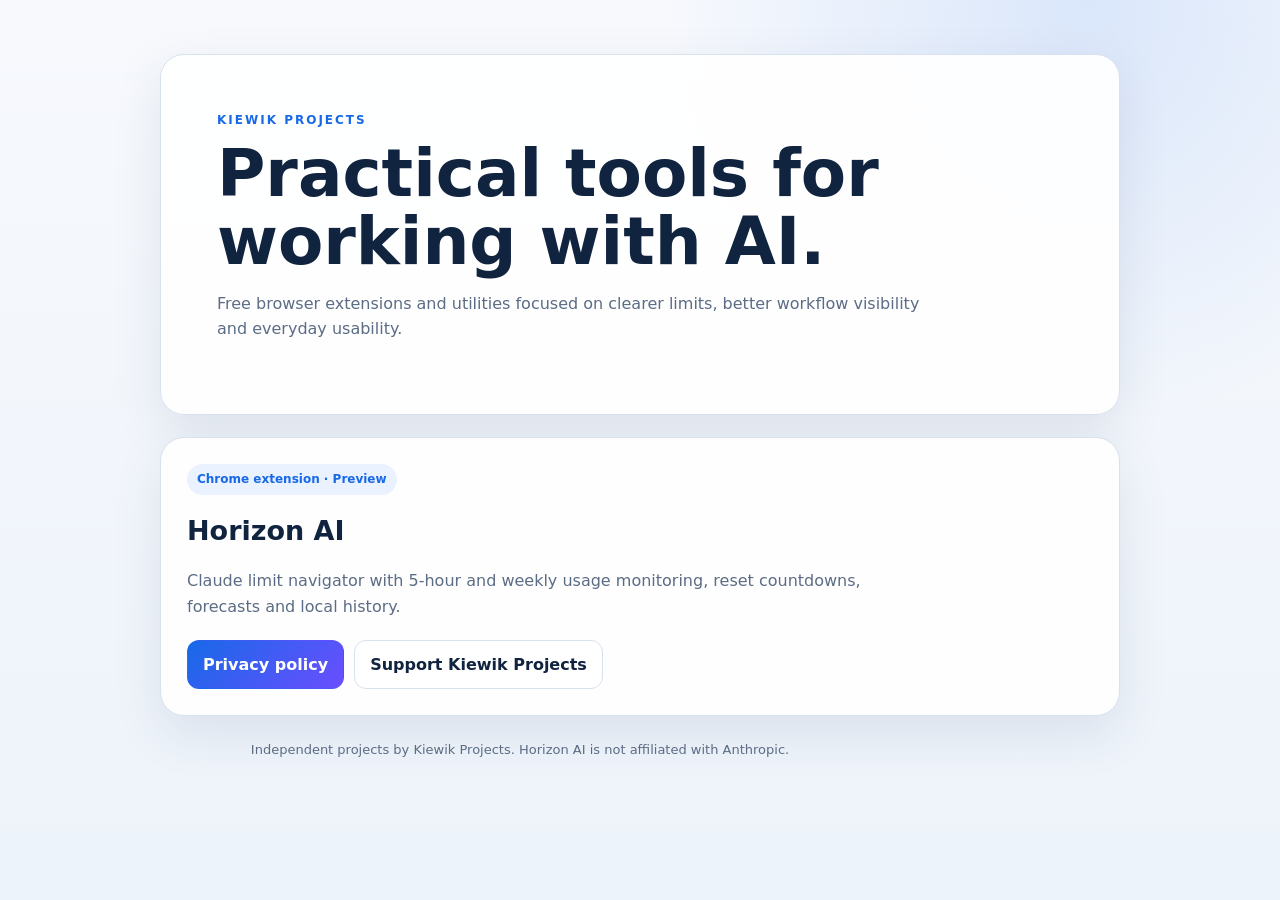
==== index.html @ 90561ac5 "Publish Kiewik Projects pages" ====
<!doctype html>
<html lang="en">
<head>
<meta charset="utf-8">
<meta name="viewport" content="width=device-width,initial-scale=1">
<title>Kiewik Projects</title>
<meta name="description" content="Kiewik Projects — free browser extensions and practical tools for working with AI assistants.">
<style>
:root{color-scheme:light;--bg:#f4f7fb;--panel:#fff;--text:#10233f;--muted:#5b6c84;--line:#d8e1ee;--accent:#1769e8;--accent2:#6b4eff}*{box-sizing:border-box}body{margin:0;min-height:100vh;background:radial-gradient(circle at 85% 0,rgba(23,105,232,.13),transparent 30%),linear-gradient(180deg,#f7f9fd,#edf3fa);color:var(--text);font:16px/1.6 system-ui,-apple-system,"Segoe UI",sans-serif}.wrap{width:min(960px,calc(100% - 32px));margin:0 auto;padding:54px 0 72px}.hero,.card{background:rgba(255,255,255,.94);border:1px solid var(--line);border-radius:24px;box-shadow:0 18px 50px rgba(35,61,97,.10)}.hero{padding:clamp(28px,6vw,56px)}.eyebrow{font-size:12px;font-weight:850;letter-spacing:2px;color:var(--accent)}h1{font-size:clamp(38px,7vw,66px);line-height:1.02;margin:10px 0 16px}p{color:var(--muted);max-width:720px}.grid{display:grid;grid-template-columns:repeat(auto-fit,minmax(280px,1fr));gap:18px;margin-top:22px}.card{padding:26px}.badge{display:inline-block;padding:6px 10px;border-radius:999px;background:#eaf1ff;color:var(--accent);font-size:12px;font-weight:800}h2{margin:14px 0 8px;font-size:27px}.links{display:flex;flex-wrap:wrap;gap:10px;margin-top:20px}a.btn{display:inline-flex;align-items:center;justify-content:center;padding:11px 15px;border-radius:12px;text-decoration:none;font-weight:800;border:1px solid var(--line);color:var(--text);background:#fff}a.btn.primary{background:linear-gradient(135deg,var(--accent),var(--accent2));border-color:transparent;color:#fff}.foot{margin-top:24px;text-align:center;color:var(--muted);font-size:13px}@media(prefers-color-scheme:dark){:root{color-scheme:dark;--bg:#090e17;--panel:#101827;--text:#eef5ff;--muted:#a5b2c6;--line:#27364d;--accent:#75a7ff;--accent2:#9b84ff}body{background:radial-gradient(circle at 85% 0,rgba(78,117,255,.18),transparent 30%),#090e17}.hero,.card{background:rgba(16,24,39,.96)}a.btn{background:#121d2f}}
</style>
</head>
<body>
<main class="wrap">
<section class="hero">
<div class="eyebrow">KIEWIK PROJECTS</div>
<h1>Practical tools for working with AI.</h1>
<p>Free browser extensions and utilities focused on clearer limits, better workflow visibility and everyday usability.</p>
</section>
<section class="grid" aria-label="Projects">
<article class="card">
<span class="badge">Chrome extension · Preview</span>
<h2>Horizon AI</h2>
<p>Claude limit navigator with 5-hour and weekly usage monitoring, reset countdowns, forecasts and local history.</p>
<div class="links">
<a class="btn primary" href="horizon-ai/privacy/">Privacy policy</a>
<a class="btn" href="https://buymeacoffee.com/kiewikprojects" rel="noopener noreferrer">Support Kiewik Projects</a>
</div>
</article>
</section>
<p class="foot">Independent projects by Kiewik Projects. Horizon AI is not affiliated with Anthropic.</p>
</main>
</body>
</html>
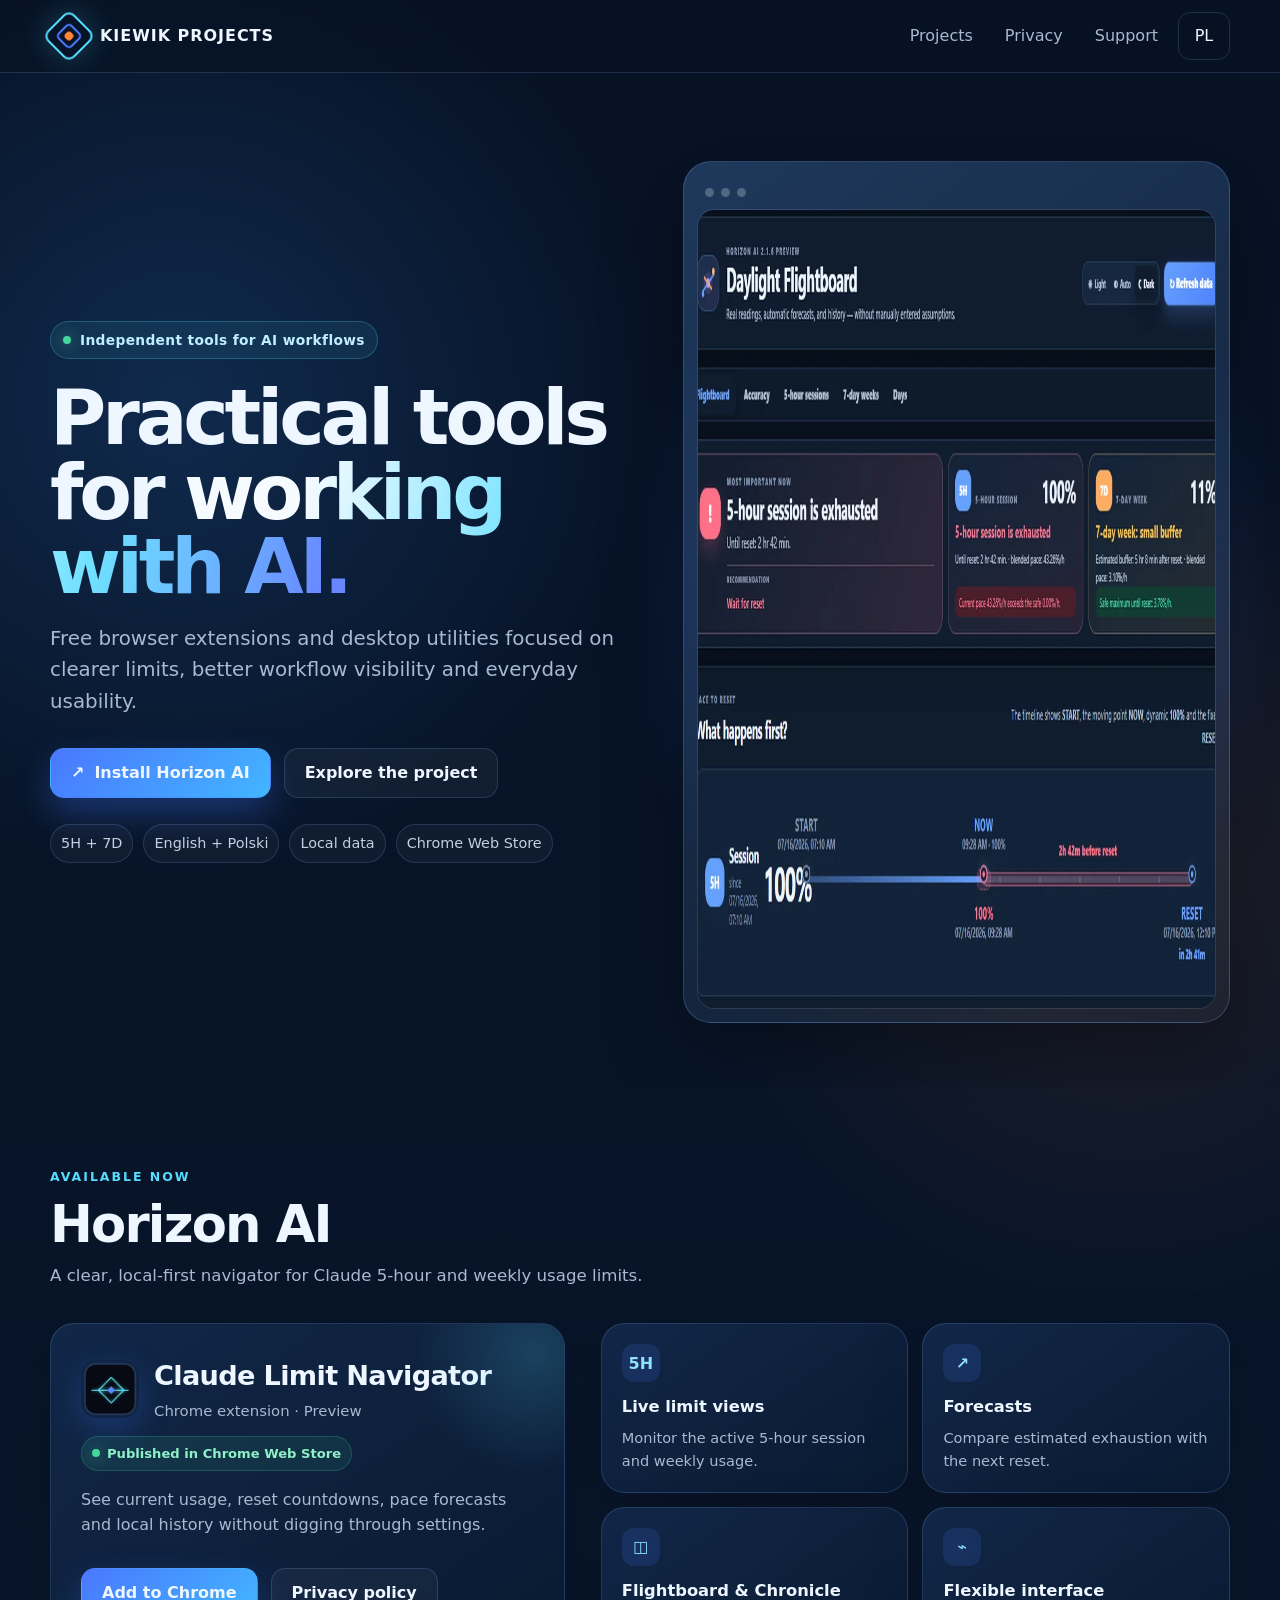
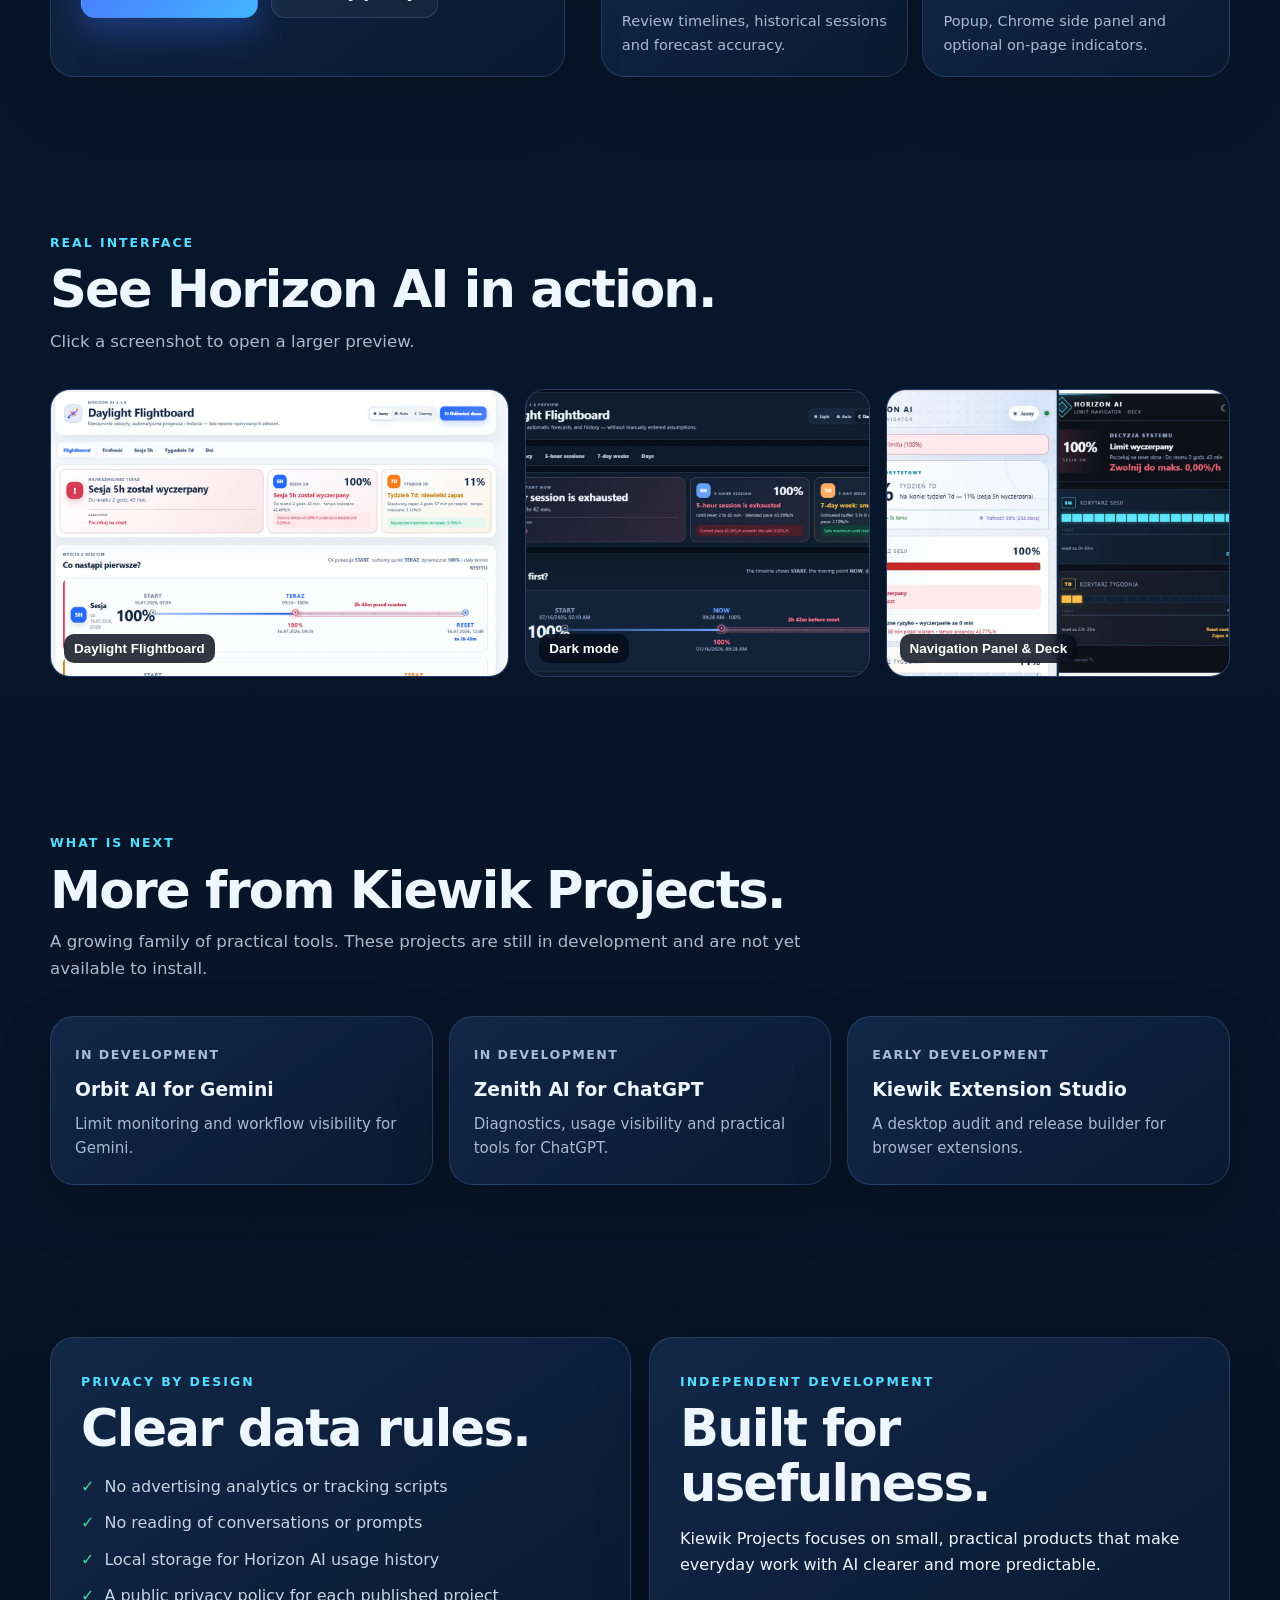
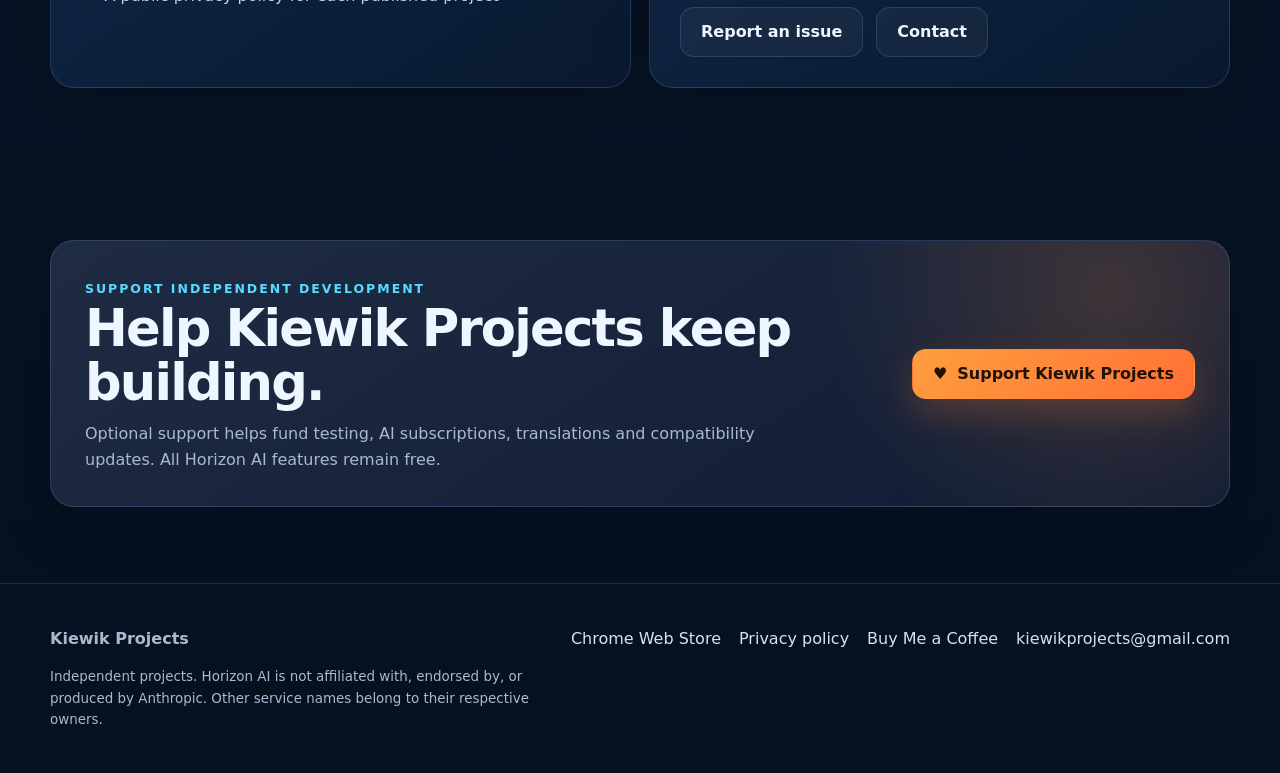
==== commit 2ccd9f9e: "Publish Kiewik Projects Website 2.0" ====
--- a/index.html
+++ b/index.html
@@ -1,33 +1,884 @@
 <!doctype html>
 <html lang="en">
 <head>
-<meta charset="utf-8">
-<meta name="viewport" content="width=device-width,initial-scale=1">
-<title>Kiewik Projects</title>
-<meta name="description" content="Kiewik Projects — free browser extensions and practical tools for working with AI assistants.">
-<style>
-:root{color-scheme:light;--bg:#f4f7fb;--panel:#fff;--text:#10233f;--muted:#5b6c84;--line:#d8e1ee;--accent:#1769e8;--accent2:#6b4eff}*{box-sizing:border-box}body{margin:0;min-height:100vh;background:radial-gradient(circle at 85% 0,rgba(23,105,232,.13),transparent 30%),linear-gradient(180deg,#f7f9fd,#edf3fa);color:var(--text);font:16px/1.6 system-ui,-apple-system,"Segoe UI",sans-serif}.wrap{width:min(960px,calc(100% - 32px));margin:0 auto;padding:54px 0 72px}.hero,.card{background:rgba(255,255,255,.94);border:1px solid var(--line);border-radius:24px;box-shadow:0 18px 50px rgba(35,61,97,.10)}.hero{padding:clamp(28px,6vw,56px)}.eyebrow{font-size:12px;font-weight:850;letter-spacing:2px;color:var(--accent)}h1{font-size:clamp(38px,7vw,66px);line-height:1.02;margin:10px 0 16px}p{color:var(--muted);max-width:720px}.grid{display:grid;grid-template-columns:repeat(auto-fit,minmax(280px,1fr));gap:18px;margin-top:22px}.card{padding:26px}.badge{display:inline-block;padding:6px 10px;border-radius:999px;background:#eaf1ff;color:var(--accent);font-size:12px;font-weight:800}h2{margin:14px 0 8px;font-size:27px}.links{display:flex;flex-wrap:wrap;gap:10px;margin-top:20px}a.btn{display:inline-flex;align-items:center;justify-content:center;padding:11px 15px;border-radius:12px;text-decoration:none;font-weight:800;border:1px solid var(--line);color:var(--text);background:#fff}a.btn.primary{background:linear-gradient(135deg,var(--accent),var(--accent2));border-color:transparent;color:#fff}.foot{margin-top:24px;text-align:center;color:var(--muted);font-size:13px}@media(prefers-color-scheme:dark){:root{color-scheme:dark;--bg:#090e17;--panel:#101827;--text:#eef5ff;--muted:#a5b2c6;--line:#27364d;--accent:#75a7ff;--accent2:#9b84ff}body{background:radial-gradient(circle at 85% 0,rgba(78,117,255,.18),transparent 30%),#090e17}.hero,.card{background:rgba(16,24,39,.96)}a.btn{background:#121d2f}}
-</style>
+  <meta charset="utf-8">
+  <meta name="viewport" content="width=device-width, initial-scale=1">
+  <title>Kiewik Projects — Practical tools for working with AI</title>
+  <meta name="description" content="Independent browser extensions and desktop tools focused on clearer AI limits, better workflow visibility and everyday usability.">
+  <meta name="theme-color" content="#0a1730">
+  <meta name="color-scheme" content="dark light">
+  <link rel="icon" href="assets/favicon.svg" type="image/svg+xml">
+  <link rel="preload" href="assets/horizon-flightboard-dark.webp" as="image" type="image/webp">
+  <meta property="og:type" content="website">
+  <meta property="og:title" content="Kiewik Projects">
+  <meta property="og:description" content="Practical tools for working with AI. Discover Horizon AI for Claude.">
+  <meta property="og:url" content="https://kiewik.github.io/kiewik-projects/">
+  <meta property="og:image" content="https://kiewik.github.io/kiewik-projects/assets/horizon-promo.png">
+  <meta name="twitter:card" content="summary_large_image">
+  <script>
+    (() => {
+      const stored = localStorage.getItem("kp-language");
+      document.documentElement.lang = stored || (navigator.language.toLowerCase().startsWith("pl") ? "pl" : "en");
+    })();
+  </script>
+  <style>
+    :root {
+      --bg: #071225;
+      --bg-soft: #0c1b35;
+      --panel: rgba(17, 37, 68, .78);
+      --panel-solid: #112544;
+      --line: rgba(139, 184, 255, .18);
+      --text: #eef6ff;
+      --muted: #a9b9d1;
+      --blue: #4a77ff;
+      --cyan: #55dcff;
+      --orange: #ff8737;
+      --green: #43d69d;
+      --shadow: 0 28px 80px rgba(0, 0, 0, .34);
+      --radius: 24px;
+      --max: 1180px;
+    }
+
+    * { box-sizing: border-box; }
+    html { scroll-behavior: smooth; }
+    body {
+      margin: 0;
+      font-family: Inter, ui-sans-serif, system-ui, -apple-system, BlinkMacSystemFont, "Segoe UI", sans-serif;
+      color: var(--text);
+      background:
+        radial-gradient(circle at 14% 10%, rgba(55, 148, 255, .18), transparent 30rem),
+        radial-gradient(circle at 88% 22%, rgba(255, 127, 45, .10), transparent 27rem),
+        linear-gradient(180deg, #071225 0%, #08162b 52%, #06101f 100%);
+      min-height: 100vh;
+      line-height: 1.6;
+    }
+
+    body::before {
+      content: "";
+      position: fixed;
+      inset: 0;
+      pointer-events: none;
+      opacity: .22;
+      background-image:
+        linear-gradient(rgba(255,255,255,.025) 1px, transparent 1px),
+        linear-gradient(90deg, rgba(255,255,255,.025) 1px, transparent 1px);
+      background-size: 44px 44px;
+      mask-image: linear-gradient(to bottom, black, transparent 75%);
+      z-index: -1;
+    }
+
+    a { color: inherit; }
+    img { max-width: 100%; display: block; }
+
+    .wrap {
+      width: min(calc(100% - 40px), var(--max));
+      margin-inline: auto;
+    }
+
+    .lang-en, .lang-pl { display: none; }
+    html[lang="en"] .lang-en { display: initial; }
+    html[lang="pl"] .lang-pl { display: initial; }
+    html[lang="en"] .lang-block.lang-en,
+    html[lang="pl"] .lang-block.lang-pl { display: block; }
+
+    .skip {
+      position: absolute;
+      left: -9999px;
+      top: 8px;
+      z-index: 1000;
+      padding: 10px 14px;
+      border-radius: 10px;
+      background: white;
+      color: #071225;
+    }
+    .skip:focus { left: 8px; }
+
+    .nav {
+      position: sticky;
+      top: 0;
+      z-index: 40;
+      backdrop-filter: blur(18px);
+      background: rgba(7, 18, 37, .72);
+      border-bottom: 1px solid var(--line);
+    }
+    .nav-inner {
+      min-height: 72px;
+      display: flex;
+      align-items: center;
+      justify-content: space-between;
+      gap: 24px;
+    }
+    .brand {
+      display: inline-flex;
+      align-items: center;
+      gap: 12px;
+      font-weight: 850;
+      letter-spacing: .06em;
+      text-decoration: none;
+      white-space: nowrap;
+    }
+    .brand-mark {
+      width: 38px;
+      height: 38px;
+      border: 2px solid var(--cyan);
+      transform: rotate(45deg);
+      border-radius: 8px;
+      position: relative;
+      box-shadow: 0 0 28px rgba(85, 220, 255, .24);
+    }
+    .brand-mark::before,
+    .brand-mark::after {
+      content: "";
+      position: absolute;
+      inset: 7px;
+      border: 2px solid var(--blue);
+      border-radius: 5px;
+    }
+    .brand-mark::after {
+      inset: 13px;
+      background: var(--orange);
+      border: 0;
+      border-radius: 3px;
+    }
+    .nav-links {
+      display: flex;
+      align-items: center;
+      gap: 8px;
+    }
+    .nav-links a,
+    .language-button {
+      border: 0;
+      background: transparent;
+      color: var(--muted);
+      text-decoration: none;
+      font: inherit;
+      cursor: pointer;
+      padding: 10px 12px;
+      border-radius: 12px;
+      transition: .2s ease;
+    }
+    .nav-links a:hover,
+    .language-button:hover {
+      color: var(--text);
+      background: rgba(255,255,255,.06);
+    }
+    .language-button {
+      border: 1px solid var(--line);
+      color: var(--text);
+      min-width: 52px;
+    }
+
+    .hero {
+      padding: 88px 0 64px;
+      overflow: hidden;
+    }
+    .hero-grid {
+      display: grid;
+      grid-template-columns: 1.02fr .98fr;
+      gap: 64px;
+      align-items: center;
+    }
+    .eyebrow {
+      display: inline-flex;
+      align-items: center;
+      gap: 9px;
+      padding: 7px 12px;
+      border: 1px solid rgba(85,220,255,.25);
+      background: rgba(85,220,255,.08);
+      color: #bfeeff;
+      border-radius: 999px;
+      font-size: .86rem;
+      font-weight: 750;
+      letter-spacing: .025em;
+    }
+    .eyebrow-dot {
+      width: 8px;
+      height: 8px;
+      border-radius: 50%;
+      background: var(--green);
+      box-shadow: 0 0 16px rgba(67,214,157,.8);
+    }
+    h1 {
+      margin: 22px 0 18px;
+      font-size: clamp(3rem, 6vw, 5.8rem);
+      line-height: .97;
+      letter-spacing: -.055em;
+      max-width: 830px;
+    }
+    .gradient-text {
+      background: linear-gradient(105deg, #f6fbff 20%, #6fe1ff 58%, #6886ff 96%);
+      -webkit-background-clip: text;
+      background-clip: text;
+      color: transparent;
+    }
+    .hero p {
+      margin: 0;
+      color: var(--muted);
+      font-size: clamp(1.04rem, 1.8vw, 1.24rem);
+      max-width: 680px;
+    }
+    .hero-actions {
+      display: flex;
+      flex-wrap: wrap;
+      gap: 13px;
+      margin-top: 30px;
+    }
+    .button {
+      display: inline-flex;
+      justify-content: center;
+      align-items: center;
+      gap: 10px;
+      min-height: 50px;
+      padding: 0 20px;
+      border-radius: 14px;
+      text-decoration: none;
+      font-weight: 800;
+      border: 1px solid transparent;
+      transition: transform .2s ease, box-shadow .2s ease, background .2s ease;
+    }
+    .button:hover { transform: translateY(-2px); }
+    .button-primary {
+      background: linear-gradient(135deg, #4a77ff, #42b6ff);
+      box-shadow: 0 15px 34px rgba(62, 117, 255, .32);
+    }
+    .button-secondary {
+      border-color: var(--line);
+      background: rgba(255,255,255,.045);
+      color: var(--text);
+    }
+    .button-warm {
+      background: linear-gradient(135deg, #ff9e3e, #ff6f35);
+      color: #211205;
+      box-shadow: 0 15px 34px rgba(255, 126, 52, .22);
+    }
+
+    .trust-row {
+      margin-top: 26px;
+      display: flex;
+      flex-wrap: wrap;
+      gap: 10px;
+      color: #c3d0e3;
+      font-size: .9rem;
+    }
+    .trust-chip {
+      border: 1px solid var(--line);
+      background: rgba(255,255,255,.035);
+      padding: 7px 10px;
+      border-radius: 999px;
+    }
+
+    .visual-shell {
+      position: relative;
+      padding: 13px;
+      border-radius: 28px;
+      background: linear-gradient(145deg, rgba(99,173,255,.25), rgba(255,255,255,.035));
+      border: 1px solid rgba(139,184,255,.23);
+      box-shadow: var(--shadow);
+      transform: perspective(1300px) rotateY(-5deg) rotateX(2deg);
+    }
+    .visual-shell::before {
+      content: "";
+      position: absolute;
+      inset: -34px;
+      background: radial-gradient(circle, rgba(70, 118, 255, .24), transparent 68%);
+      z-index: -1;
+      filter: blur(12px);
+    }
+    .browser-bar {
+      height: 34px;
+      display: flex;
+      align-items: center;
+      gap: 7px;
+      padding: 0 8px;
+    }
+    .browser-dot {
+      width: 9px;
+      height: 9px;
+      border-radius: 50%;
+      background: rgba(255,255,255,.24);
+    }
+    .visual-shell img {
+      border-radius: 17px;
+      border: 1px solid rgba(255,255,255,.1);
+      width: 100%;
+    }
+
+    section { padding: 76px 0; }
+    .section-head {
+      max-width: 760px;
+      margin-bottom: 34px;
+    }
+    .kicker {
+      color: var(--cyan);
+      text-transform: uppercase;
+      font-weight: 850;
+      font-size: .78rem;
+      letter-spacing: .16em;
+    }
+    h2 {
+      margin: 8px 0 12px;
+      font-size: clamp(2rem, 4vw, 3.4rem);
+      line-height: 1.06;
+      letter-spacing: -.035em;
+    }
+    .section-head p {
+      color: var(--muted);
+      margin: 0;
+      font-size: 1.04rem;
+    }
+
+    .feature-layout {
+      display: grid;
+      grid-template-columns: .9fr 1.1fr;
+      gap: 36px;
+      align-items: stretch;
+    }
+    .project-card,
+    .feature-card,
+    .future-card,
+    .trust-card,
+    .support-card {
+      border: 1px solid var(--line);
+      background: linear-gradient(145deg, rgba(20, 44, 79, .82), rgba(10, 26, 50, .9));
+      border-radius: var(--radius);
+      box-shadow: 0 22px 60px rgba(0,0,0,.16);
+    }
+    .project-card {
+      padding: 30px;
+      position: relative;
+      overflow: hidden;
+    }
+    .project-card::after {
+      content: "";
+      position: absolute;
+      width: 240px;
+      height: 240px;
+      right: -90px;
+      top: -90px;
+      background: radial-gradient(circle, rgba(85, 220, 255, .18), transparent 70%);
+    }
+    .project-title {
+      display: flex;
+      align-items: center;
+      gap: 15px;
+    }
+    .project-title img {
+      width: 58px;
+      height: 58px;
+      border-radius: 16px;
+      box-shadow: 0 10px 30px rgba(61,110,255,.25);
+    }
+    .project-title h3 {
+      margin: 0;
+      font-size: 1.7rem;
+      letter-spacing: -.025em;
+    }
+    .project-title span {
+      color: var(--muted);
+      font-size: .93rem;
+    }
+    .project-card > p { color: var(--muted); }
+    .status {
+      display: inline-flex;
+      align-items: center;
+      gap: 7px;
+      margin-top: 12px;
+      padding: 6px 10px;
+      border-radius: 999px;
+      background: rgba(67,214,157,.09);
+      color: #8ff1c8;
+      border: 1px solid rgba(67,214,157,.22);
+      font-weight: 800;
+      font-size: .82rem;
+    }
+    .features {
+      display: grid;
+      grid-template-columns: repeat(2, 1fr);
+      gap: 14px;
+    }
+    .feature-card { padding: 20px; }
+    .feature-icon {
+      width: 38px;
+      height: 38px;
+      display: grid;
+      place-items: center;
+      border-radius: 12px;
+      background: rgba(74,119,255,.14);
+      color: #8fdfff;
+      font-weight: 900;
+      margin-bottom: 12px;
+    }
+    .feature-card h3 {
+      margin: 0 0 5px;
+      font-size: 1.02rem;
+    }
+    .feature-card p {
+      margin: 0;
+      color: var(--muted);
+      font-size: .91rem;
+    }
+
+    .gallery {
+      display: grid;
+      grid-template-columns: 1.2fr .9fr .9fr;
+      gap: 16px;
+    }
+    .gallery-button {
+      appearance: none;
+      padding: 0;
+      border: 1px solid var(--line);
+      border-radius: 20px;
+      background: var(--panel-solid);
+      overflow: hidden;
+      cursor: zoom-in;
+      min-height: 250px;
+      position: relative;
+    }
+    .gallery-button img {
+      width: 100%;
+      height: 100%;
+      object-fit: cover;
+      transition: transform .35s ease;
+    }
+    .gallery-button:hover img { transform: scale(1.025); }
+    .gallery-label {
+      position: absolute;
+      left: 13px;
+      bottom: 13px;
+      padding: 7px 10px;
+      border-radius: 10px;
+      background: rgba(5,12,25,.82);
+      backdrop-filter: blur(10px);
+      color: white;
+      font-size: .84rem;
+      font-weight: 750;
+    }
+
+    .future-grid {
+      display: grid;
+      grid-template-columns: repeat(3, 1fr);
+      gap: 16px;
+    }
+    .future-card { padding: 24px; }
+    .future-card h3 { margin: 8px 0 7px; }
+    .future-card p { color: var(--muted); margin: 0; font-size: .94rem; }
+    .future-tag {
+      color: #a7bbd7;
+      font-size: .79rem;
+      text-transform: uppercase;
+      letter-spacing: .11em;
+      font-weight: 850;
+    }
+
+    .trust-grid {
+      display: grid;
+      grid-template-columns: 1fr 1fr;
+      gap: 18px;
+    }
+    .trust-card { padding: 30px; }
+    .trust-card ul {
+      margin: 18px 0 0;
+      padding: 0;
+      list-style: none;
+      display: grid;
+      gap: 11px;
+      color: #c5d3e5;
+    }
+    .trust-card li::before {
+      content: "✓";
+      color: var(--green);
+      font-weight: 900;
+      margin-right: 10px;
+    }
+
+    .support-card {
+      padding: 34px;
+      display: grid;
+      grid-template-columns: 1fr auto;
+      align-items: center;
+      gap: 28px;
+      background:
+        radial-gradient(circle at 90% 20%, rgba(255,139,54,.18), transparent 18rem),
+        linear-gradient(145deg, rgba(33,45,69,.96), rgba(15,29,53,.96));
+    }
+    .support-card h2 { margin-top: 0; }
+    .support-card p { margin: 0; color: var(--muted); max-width: 700px; }
+
+    footer {
+      padding: 42px 0;
+      border-top: 1px solid var(--line);
+      color: var(--muted);
+    }
+    .footer-grid {
+      display: grid;
+      grid-template-columns: 1fr auto;
+      gap: 24px;
+      align-items: start;
+    }
+    .footer-links {
+      display: flex;
+      flex-wrap: wrap;
+      gap: 12px 18px;
+    }
+    .footer-links a {
+      text-decoration: none;
+      color: #d5e2f3;
+    }
+    .disclaimer {
+      margin-top: 14px;
+      font-size: .84rem;
+      max-width: 800px;
+    }
+
+    .modal {
+      border: 0;
+      padding: 0;
+      width: min(94vw, 1280px);
+      max-height: 92vh;
+      background: transparent;
+    }
+    .modal::backdrop {
+      background: rgba(1, 7, 16, .86);
+      backdrop-filter: blur(12px);
+    }
+    .modal-inner {
+      position: relative;
+      background: #0a1830;
+      border: 1px solid var(--line);
+      border-radius: 22px;
+      overflow: hidden;
+      box-shadow: var(--shadow);
+    }
+    .modal img { width: 100%; }
+    .modal-close {
+      position: absolute;
+      top: 12px;
+      right: 12px;
+      z-index: 2;
+      width: 42px;
+      height: 42px;
+      border: 1px solid rgba(255,255,255,.2);
+      border-radius: 50%;
+      background: rgba(6,15,30,.86);
+      color: white;
+      cursor: pointer;
+      font-size: 1.25rem;
+    }
+
+    .reveal {
+      opacity: 0;
+      transform: translateY(22px);
+      transition: opacity .55s ease, transform .55s ease;
+    }
+    .reveal.visible {
+      opacity: 1;
+      transform: none;
+    }
+
+    @media (prefers-reduced-motion: reduce) {
+      html { scroll-behavior: auto; }
+      *, *::before, *::after { transition: none !important; animation: none !important; }
+      .visual-shell { transform: none; }
+      .reveal { opacity: 1; transform: none; }
+    }
+
+    @media (max-width: 900px) {
+      .hero-grid,
+      .feature-layout,
+      .trust-grid { grid-template-columns: 1fr; }
+      .visual-shell { transform: none; }
+      .gallery { grid-template-columns: 1fr 1fr; }
+      .gallery-button:first-child { grid-column: 1 / -1; }
+      .future-grid { grid-template-columns: 1fr; }
+      .support-card { grid-template-columns: 1fr; }
+    }
+
+    @media (max-width: 680px) {
+      .wrap { width: min(calc(100% - 24px), var(--max)); }
+      .nav-inner { min-height: 64px; }
+      .nav-links a { display: none; }
+      .hero { padding-top: 58px; }
+      h1 { font-size: clamp(2.65rem, 15vw, 4.1rem); }
+      .features,
+      .gallery { grid-template-columns: 1fr; }
+      .gallery-button:first-child { grid-column: auto; }
+      .footer-grid { grid-template-columns: 1fr; }
+      .hero-actions .button { width: 100%; }
+    }
+  </style>
+  <script type="application/ld+json">
+  {
+    "@context": "https://schema.org",
+    "@type": "SoftwareApplication",
+    "name": "Horizon AI — Claude Limit Navigator",
+    "applicationCategory": "BrowserApplication",
+    "operatingSystem": "Chrome",
+    "url": "https://chromewebstore.google.com/detail/piagjdknagcocnfpblbbnokhjabimgcb",
+    "offers": {"@type": "Offer", "price": "0", "priceCurrency": "USD"},
+    "author": {"@type": "Organization", "name": "Kiewik Projects"}
+  }
+  </script>
 </head>
 <body>
-<main class="wrap">
-<section class="hero">
-<div class="eyebrow">KIEWIK PROJECTS</div>
-<h1>Practical tools for working with AI.</h1>
-<p>Free browser extensions and utilities focused on clearer limits, better workflow visibility and everyday usability.</p>
-</section>
-<section class="grid" aria-label="Projects">
-<article class="card">
-<span class="badge">Chrome extension · Preview</span>
-<h2>Horizon AI</h2>
-<p>Claude limit navigator with 5-hour and weekly usage monitoring, reset countdowns, forecasts and local history.</p>
-<div class="links">
-<a class="btn primary" href="horizon-ai/privacy/">Privacy policy</a>
-<a class="btn" href="https://buymeacoffee.com/kiewikprojects" rel="noopener noreferrer">Support Kiewik Projects</a>
-</div>
-</article>
-</section>
-<p class="foot">Independent projects by Kiewik Projects. Horizon AI is not affiliated with Anthropic.</p>
-</main>
+  <a class="skip" href="#main"><span class="lang-en">Skip to content</span><span class="lang-pl">Przejdź do treści</span></a>
+
+  <header class="nav">
+    <div class="wrap nav-inner">
+      <a class="brand" href="#top" aria-label="Kiewik Projects">
+        <span class="brand-mark" aria-hidden="true"></span>
+        <span>KIEWIK PROJECTS</span>
+      </a>
+      <nav class="nav-links" aria-label="Primary">
+        <a href="#horizon"><span class="lang-en">Projects</span><span class="lang-pl">Projekty</span></a>
+        <a href="#privacy"><span class="lang-en">Privacy</span><span class="lang-pl">Prywatność</span></a>
+        <a href="#support"><span class="lang-en">Support</span><span class="lang-pl">Wsparcie</span></a>
+        <button class="language-button" type="button" id="languageButton" aria-label="Change language">PL</button>
+      </nav>
+    </div>
+  </header>
+
+  <main id="main">
+    <section class="hero" id="top">
+      <div class="wrap hero-grid">
+        <div class="reveal">
+          <div class="eyebrow"><span class="eyebrow-dot"></span>
+            <span class="lang-en">Independent tools for AI workflows</span>
+            <span class="lang-pl">Niezależne narzędzia do pracy z AI</span>
+          </div>
+          <h1>
+            <span class="lang-en">Practical tools for <span class="gradient-text">working with AI.</span></span>
+            <span class="lang-pl">Praktyczne narzędzia do <span class="gradient-text">pracy z AI.</span></span>
+          </h1>
+          <p class="lang-block lang-en">Free browser extensions and desktop utilities focused on clearer limits, better workflow visibility and everyday usability.</p>
+          <p class="lang-block lang-pl">Darmowe rozszerzenia przeglądarki i programy komputerowe tworzone z myślą o czytelnych limitach, lepszym planowaniu pracy i codziennej wygodzie.</p>
+          <div class="hero-actions">
+            <a class="button button-primary" href="https://chromewebstore.google.com/detail/piagjdknagcocnfpblbbnokhjabimgcb" target="_blank" rel="noopener">
+              <span aria-hidden="true">↗</span>
+              <span class="lang-en">Install Horizon AI</span>
+              <span class="lang-pl">Zainstaluj Horizon AI</span>
+            </a>
+            <a class="button button-secondary" href="#horizon">
+              <span class="lang-en">Explore the project</span>
+              <span class="lang-pl">Poznaj projekt</span>
+            </a>
+          </div>
+          <div class="trust-row" aria-label="Highlights">
+            <span class="trust-chip">5H + 7D</span>
+            <span class="trust-chip">English + Polski</span>
+            <span class="trust-chip"><span class="lang-en">Local data</span><span class="lang-pl">Dane lokalne</span></span>
+            <span class="trust-chip">Chrome Web Store</span>
+          </div>
+        </div>
+
+        <div class="visual-shell reveal" aria-label="Horizon AI screenshot">
+          <div class="browser-bar" aria-hidden="true">
+            <span class="browser-dot"></span><span class="browser-dot"></span><span class="browser-dot"></span>
+          </div>
+          <img src="assets/horizon-flightboard-dark.webp" width="1280" height="800" alt="Horizon AI Daylight Flightboard in dark mode">
+        </div>
+      </div>
+    </section>
+
+    <section id="horizon">
+      <div class="wrap">
+        <div class="section-head reveal">
+          <span class="kicker"><span class="lang-en">Available now</span><span class="lang-pl">Już dostępny</span></span>
+          <h2>Horizon AI</h2>
+          <p class="lang-block lang-en">A clear, local-first navigator for Claude 5-hour and weekly usage limits.</p>
+          <p class="lang-block lang-pl">Czytelny, lokalny nawigator limitów 5-godzinnych i tygodniowych Claude.</p>
+        </div>
+
+        <div class="feature-layout">
+          <article class="project-card reveal">
+            <div class="project-title">
+              <img src="assets/horizon-icon.png" width="128" height="128" alt="Horizon AI icon">
+              <div>
+                <h3>Claude Limit Navigator</h3>
+                <span>Chrome extension · Preview</span>
+              </div>
+            </div>
+            <div class="status"><span class="eyebrow-dot"></span>
+              <span class="lang-en">Published in Chrome Web Store</span>
+              <span class="lang-pl">Opublikowany w Chrome Web Store</span>
+            </div>
+            <p class="lang-block lang-en">See current usage, reset countdowns, pace forecasts and local history without digging through settings.</p>
+            <p class="lang-block lang-pl">Sprawdzaj aktualne zużycie, czas do resetu, prognozy tempa i lokalną historię bez przeklikiwania ustawień.</p>
+            <div class="hero-actions">
+              <a class="button button-primary" href="https://chromewebstore.google.com/detail/piagjdknagcocnfpblbbnokhjabimgcb" target="_blank" rel="noopener">
+                <span class="lang-en">Add to Chrome</span><span class="lang-pl">Dodaj do Chrome</span>
+              </a>
+              <a class="button button-secondary" href="horizon-ai/privacy/">
+                <span class="lang-en">Privacy policy</span><span class="lang-pl">Polityka prywatności</span>
+              </a>
+            </div>
+          </article>
+
+          <div class="features">
+            <article class="feature-card reveal"><div class="feature-icon">5H</div><h3><span class="lang-en">Live limit views</span><span class="lang-pl">Bieżące limity</span></h3><p class="lang-block lang-en">Monitor the active 5-hour session and weekly usage.</p><p class="lang-block lang-pl">Monitoruj aktywną sesję 5h i zużycie tygodniowe.</p></article>
+            <article class="feature-card reveal"><div class="feature-icon">↗</div><h3><span class="lang-en">Forecasts</span><span class="lang-pl">Prognozy</span></h3><p class="lang-block lang-en">Compare estimated exhaustion with the next reset.</p><p class="lang-block lang-pl">Porównuj prognozę wyczerpania z terminem resetu.</p></article>
+            <article class="feature-card reveal"><div class="feature-icon">◫</div><h3>Flightboard & Chronicle</h3><p class="lang-block lang-en">Review timelines, historical sessions and forecast accuracy.</p><p class="lang-block lang-pl">Analizuj osie czasu, historię sesji i trafność prognoz.</p></article>
+            <article class="feature-card reveal"><div class="feature-icon">⌁</div><h3><span class="lang-en">Flexible interface</span><span class="lang-pl">Elastyczny interfejs</span></h3><p class="lang-block lang-en">Popup, Chrome side panel and optional on-page indicators.</p><p class="lang-block lang-pl">Popup, panel boczny Chrome i opcjonalne wskaźniki na stronie.</p></article>
+          </div>
+        </div>
+      </div>
+    </section>
+
+    <section aria-labelledby="gallery-title">
+      <div class="wrap">
+        <div class="section-head reveal">
+          <span class="kicker"><span class="lang-en">Real interface</span><span class="lang-pl">Prawdziwy interfejs</span></span>
+          <h2 id="gallery-title"><span class="lang-en">See Horizon AI in action.</span><span class="lang-pl">Zobacz Horizon AI w działaniu.</span></h2>
+          <p class="lang-block lang-en">Click a screenshot to open a larger preview.</p>
+          <p class="lang-block lang-pl">Kliknij zrzut, aby otworzyć większy podgląd.</p>
+        </div>
+        <div class="gallery">
+          <button class="gallery-button reveal" data-image="assets/horizon-flightboard-light.webp" type="button">
+            <img src="assets/horizon-flightboard-light.webp" width="1280" height="800" loading="lazy" alt="Horizon AI Flightboard in light mode">
+            <span class="gallery-label">Daylight Flightboard</span>
+          </button>
+          <button class="gallery-button reveal" data-image="assets/horizon-flightboard-dark.webp" type="button">
+            <img src="assets/horizon-flightboard-dark.webp" width="1280" height="800" loading="lazy" alt="Horizon AI Flightboard in dark mode">
+            <span class="gallery-label"><span class="lang-en">Dark mode</span><span class="lang-pl">Tryb ciemny</span></span>
+          </button>
+          <button class="gallery-button reveal" data-image="assets/horizon-panel-deck.webp" type="button">
+            <img src="assets/horizon-panel-deck.webp" width="1280" height="800" loading="lazy" alt="Horizon AI navigation panel and deck">
+            <span class="gallery-label">Navigation Panel & Deck</span>
+          </button>
+        </div>
+      </div>
+    </section>
+
+    <section aria-labelledby="future-title">
+      <div class="wrap">
+        <div class="section-head reveal">
+          <span class="kicker"><span class="lang-en">What is next</span><span class="lang-pl">Co dalej</span></span>
+          <h2 id="future-title"><span class="lang-en">More from Kiewik Projects.</span><span class="lang-pl">Kolejne projekty Kiewik Projects.</span></h2>
+          <p class="lang-block lang-en">A growing family of practical tools. These projects are still in development and are not yet available to install.</p>
+          <p class="lang-block lang-pl">Rozwijana rodzina praktycznych narzędzi. Poniższe projekty są w trakcie prac i nie są jeszcze dostępne do instalacji.</p>
+        </div>
+        <div class="future-grid">
+          <article class="future-card reveal"><span class="future-tag">In development</span><h3>Orbit AI for Gemini</h3><p class="lang-block lang-en">Limit monitoring and workflow visibility for Gemini.</p><p class="lang-block lang-pl">Monitorowanie limitów i czytelny podgląd pracy w Gemini.</p></article>
+          <article class="future-card reveal"><span class="future-tag">In development</span><h3>Zenith AI for ChatGPT</h3><p class="lang-block lang-en">Diagnostics, usage visibility and practical tools for ChatGPT.</p><p class="lang-block lang-pl">Diagnostyka, widoczność użycia i praktyczne narzędzia dla ChatGPT.</p></article>
+          <article class="future-card reveal"><span class="future-tag">Early development</span><h3>Kiewik Extension Studio</h3><p class="lang-block lang-en">A desktop audit and release builder for browser extensions.</p><p class="lang-block lang-pl">Program do audytu i przygotowywania wydań rozszerzeń przeglądarki.</p></article>
+        </div>
+      </div>
+    </section>
+
+    <section id="privacy">
+      <div class="wrap trust-grid">
+        <article class="trust-card reveal">
+          <span class="kicker">Privacy by design</span>
+          <h2><span class="lang-en">Clear data rules.</span><span class="lang-pl">Jasne zasady danych.</span></h2>
+          <ul>
+            <li><span class="lang-en">No advertising analytics or tracking scripts</span><span class="lang-pl">Bez analityki reklamowej i skryptów śledzących</span></li>
+            <li><span class="lang-en">No reading of conversations or prompts</span><span class="lang-pl">Bez odczytywania rozmów i promptów</span></li>
+            <li><span class="lang-en">Local storage for Horizon AI usage history</span><span class="lang-pl">Lokalny zapis historii użycia Horizon AI</span></li>
+            <li><span class="lang-en">A public privacy policy for each published project</span><span class="lang-pl">Publiczna polityka prywatności każdego opublikowanego projektu</span></li>
+          </ul>
+        </article>
+        <article class="trust-card reveal">
+          <span class="kicker"><span class="lang-en">Independent development</span><span class="lang-pl">Niezależny rozwój</span></span>
+          <h2><span class="lang-en">Built for usefulness.</span><span class="lang-pl">Tworzone dla użyteczności.</span></h2>
+          <p class="lang-block lang-en">Kiewik Projects focuses on small, practical products that make everyday work with AI clearer and more predictable.</p>
+          <p class="lang-block lang-pl">Kiewik Projects koncentruje się na niewielkich, praktycznych produktach, które czynią codzienną pracę z AI bardziej czytelną i przewidywalną.</p>
+          <div class="hero-actions">
+            <a class="button button-secondary" href="https://github.com/kiewik/kiewik-projects/issues" target="_blank" rel="noopener">
+              <span class="lang-en">Report an issue</span><span class="lang-pl">Zgłoś problem</span>
+            </a>
+            <a class="button button-secondary" href="mailto:kiewikprojects@gmail.com">
+              <span class="lang-en">Contact</span><span class="lang-pl">Kontakt</span>
+            </a>
+          </div>
+        </article>
+      </div>
+    </section>
+
+    <section id="support">
+      <div class="wrap support-card reveal">
+        <div>
+          <span class="kicker"><span class="lang-en">Support independent development</span><span class="lang-pl">Wesprzyj niezależny rozwój</span></span>
+          <h2><span class="lang-en">Help Kiewik Projects keep building.</span><span class="lang-pl">Pomóż dalej rozwijać Kiewik Projects.</span></h2>
+          <p class="lang-block lang-en">Optional support helps fund testing, AI subscriptions, translations and compatibility updates. All Horizon AI features remain free.</p>
+          <p class="lang-block lang-pl">Dobrowolne wsparcie pomaga finansować testy, subskrypcje AI, tłumaczenia i aktualizacje zgodności. Wszystkie funkcje Horizon AI pozostają darmowe.</p>
+        </div>
+        <a class="button button-warm" href="https://buymeacoffee.com/kiewikprojects" target="_blank" rel="noopener">
+          <span aria-hidden="true">♥</span>
+          <span class="lang-en">Support Kiewik Projects</span>
+          <span class="lang-pl">Wesprzyj Kiewik Projects</span>
+        </a>
+      </div>
+    </section>
+  </main>
+
+  <footer>
+    <div class="wrap footer-grid">
+      <div>
+        <strong>Kiewik Projects</strong>
+        <div class="disclaimer">
+          <span class="lang-en">Independent projects. Horizon AI is not affiliated with, endorsed by, or produced by Anthropic. Other service names belong to their respective owners.</span>
+          <span class="lang-pl">Niezależne projekty. Horizon AI nie jest powiązany, zatwierdzony ani tworzony przez Anthropic. Pozostałe nazwy usług należą do odpowiednich właścicieli.</span>
+        </div>
+      </div>
+      <div class="footer-links">
+        <a href="https://chromewebstore.google.com/detail/piagjdknagcocnfpblbbnokhjabimgcb" target="_blank" rel="noopener">Chrome Web Store</a>
+        <a href="horizon-ai/privacy/"><span class="lang-en">Privacy policy</span><span class="lang-pl">Polityka prywatności</span></a>
+        <a href="https://buymeacoffee.com/kiewikprojects" target="_blank" rel="noopener">Buy Me a Coffee</a>
+        <a href="mailto:kiewikprojects@gmail.com">kiewikprojects@gmail.com</a>
+      </div>
+    </div>
+  </footer>
+
+  <dialog class="modal" id="imageModal" aria-label="Screenshot preview">
+    <div class="modal-inner">
+      <button class="modal-close" type="button" id="modalClose" aria-label="Close">×</button>
+      <img id="modalImage" alt="">
+    </div>
+  </dialog>
+
+  <script>
+    const languageButton = document.getElementById("languageButton");
+
+    function applyLanguage(language) {
+      const next = language === "pl" ? "pl" : "en";
+      document.documentElement.lang = next;
+      localStorage.setItem("kp-language", next);
+      languageButton.textContent = next === "pl" ? "EN" : "PL";
+      languageButton.setAttribute("aria-label", next === "pl" ? "Switch to English" : "Przełącz na polski");
+    }
+    applyLanguage(document.documentElement.lang);
+    languageButton.addEventListener("click", () => {
+      applyLanguage(document.documentElement.lang === "pl" ? "en" : "pl");
+    });
+
+    const modal = document.getElementById("imageModal");
+    const modalImage = document.getElementById("modalImage");
+    document.querySelectorAll(".gallery-button").forEach(button => {
+      button.addEventListener("click", () => {
+        modalImage.src = button.dataset.image;
+        modalImage.alt = button.querySelector("img").alt;
+        modal.showModal();
+      });
+    });
+    document.getElementById("modalClose").addEventListener("click", () => modal.close());
+    modal.addEventListener("click", event => {
+      if (event.target === modal) modal.close();
+    });
+
+    const observer = "IntersectionObserver" in window
+      ? new IntersectionObserver(entries => {
+          entries.forEach(entry => {
+            if (entry.isIntersecting) {
+              entry.target.classList.add("visible");
+              observer.unobserve(entry.target);
+            }
+          });
+        }, { threshold: .12 })
+      : null;
+
+    document.querySelectorAll(".reveal").forEach(element => {
+      if (observer) observer.observe(element);
+      else element.classList.add("visible");
+    });
+  </script>
 </body>
 </html>
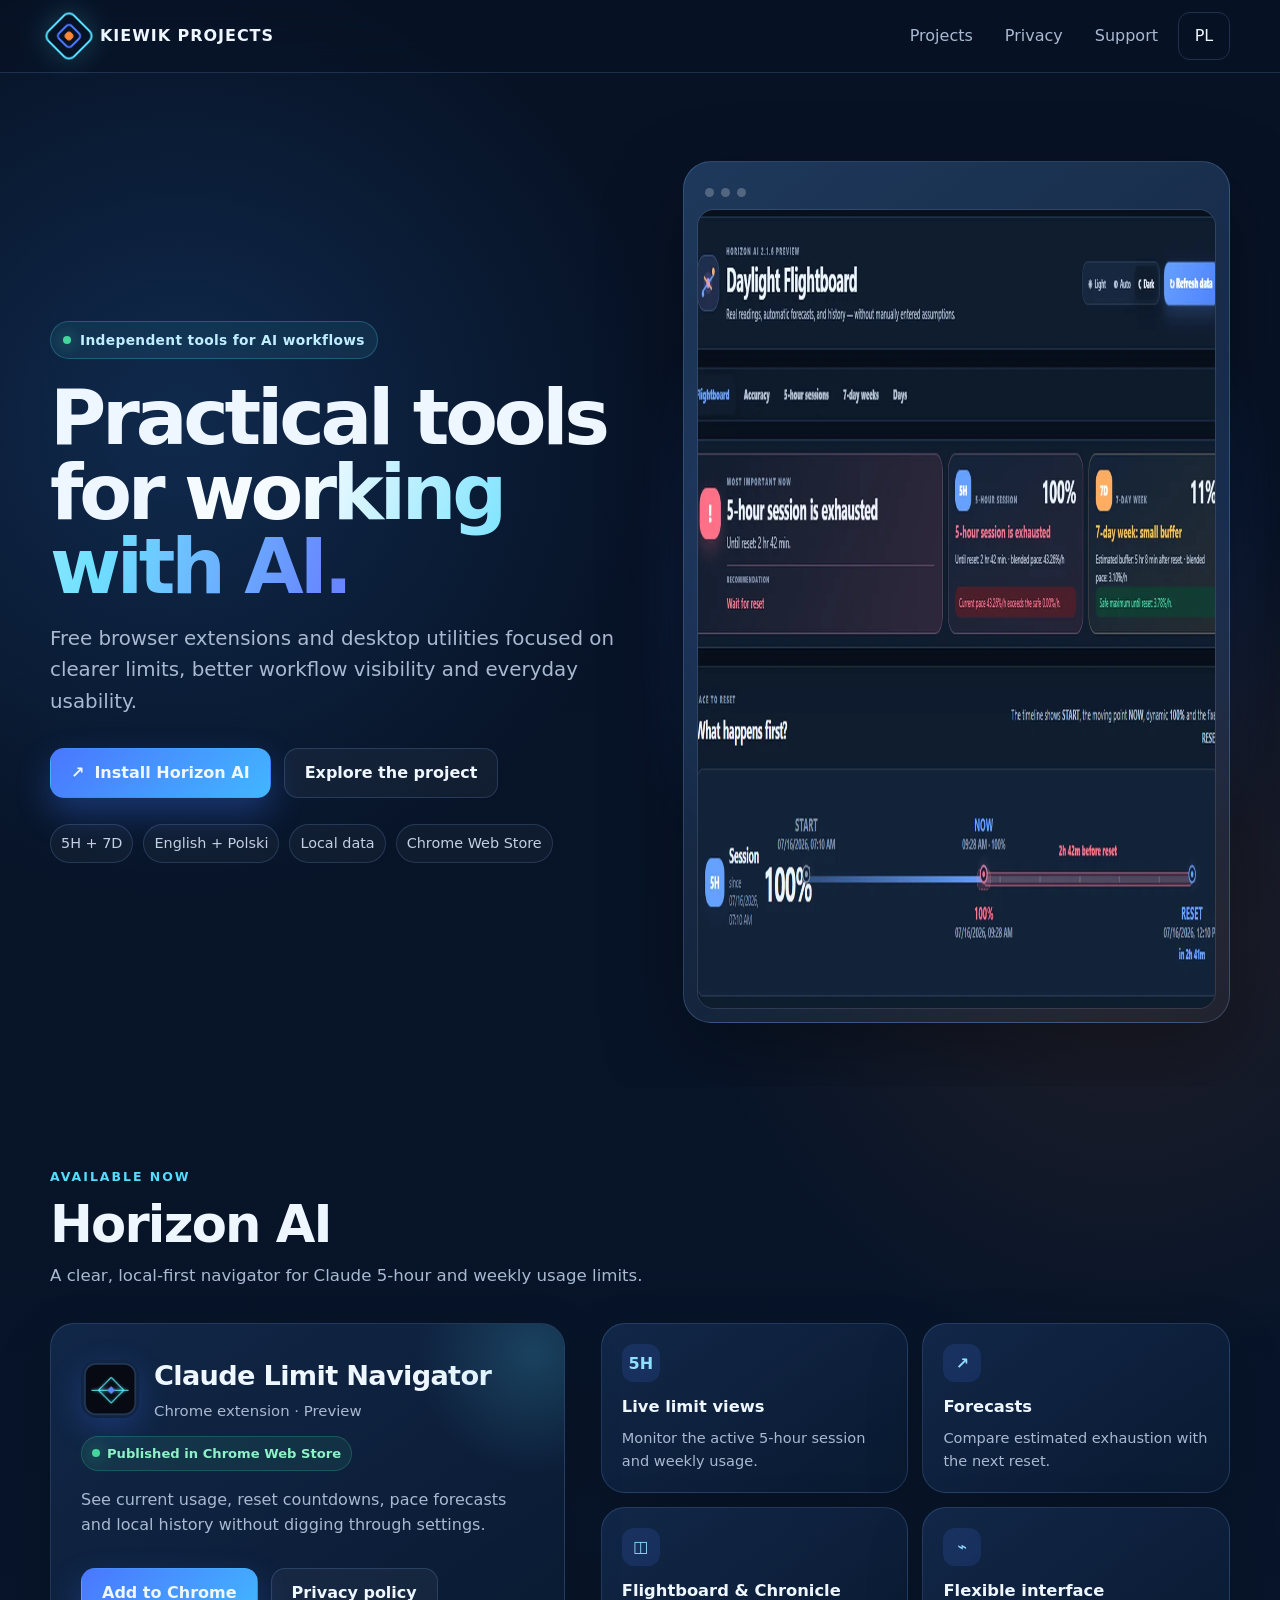
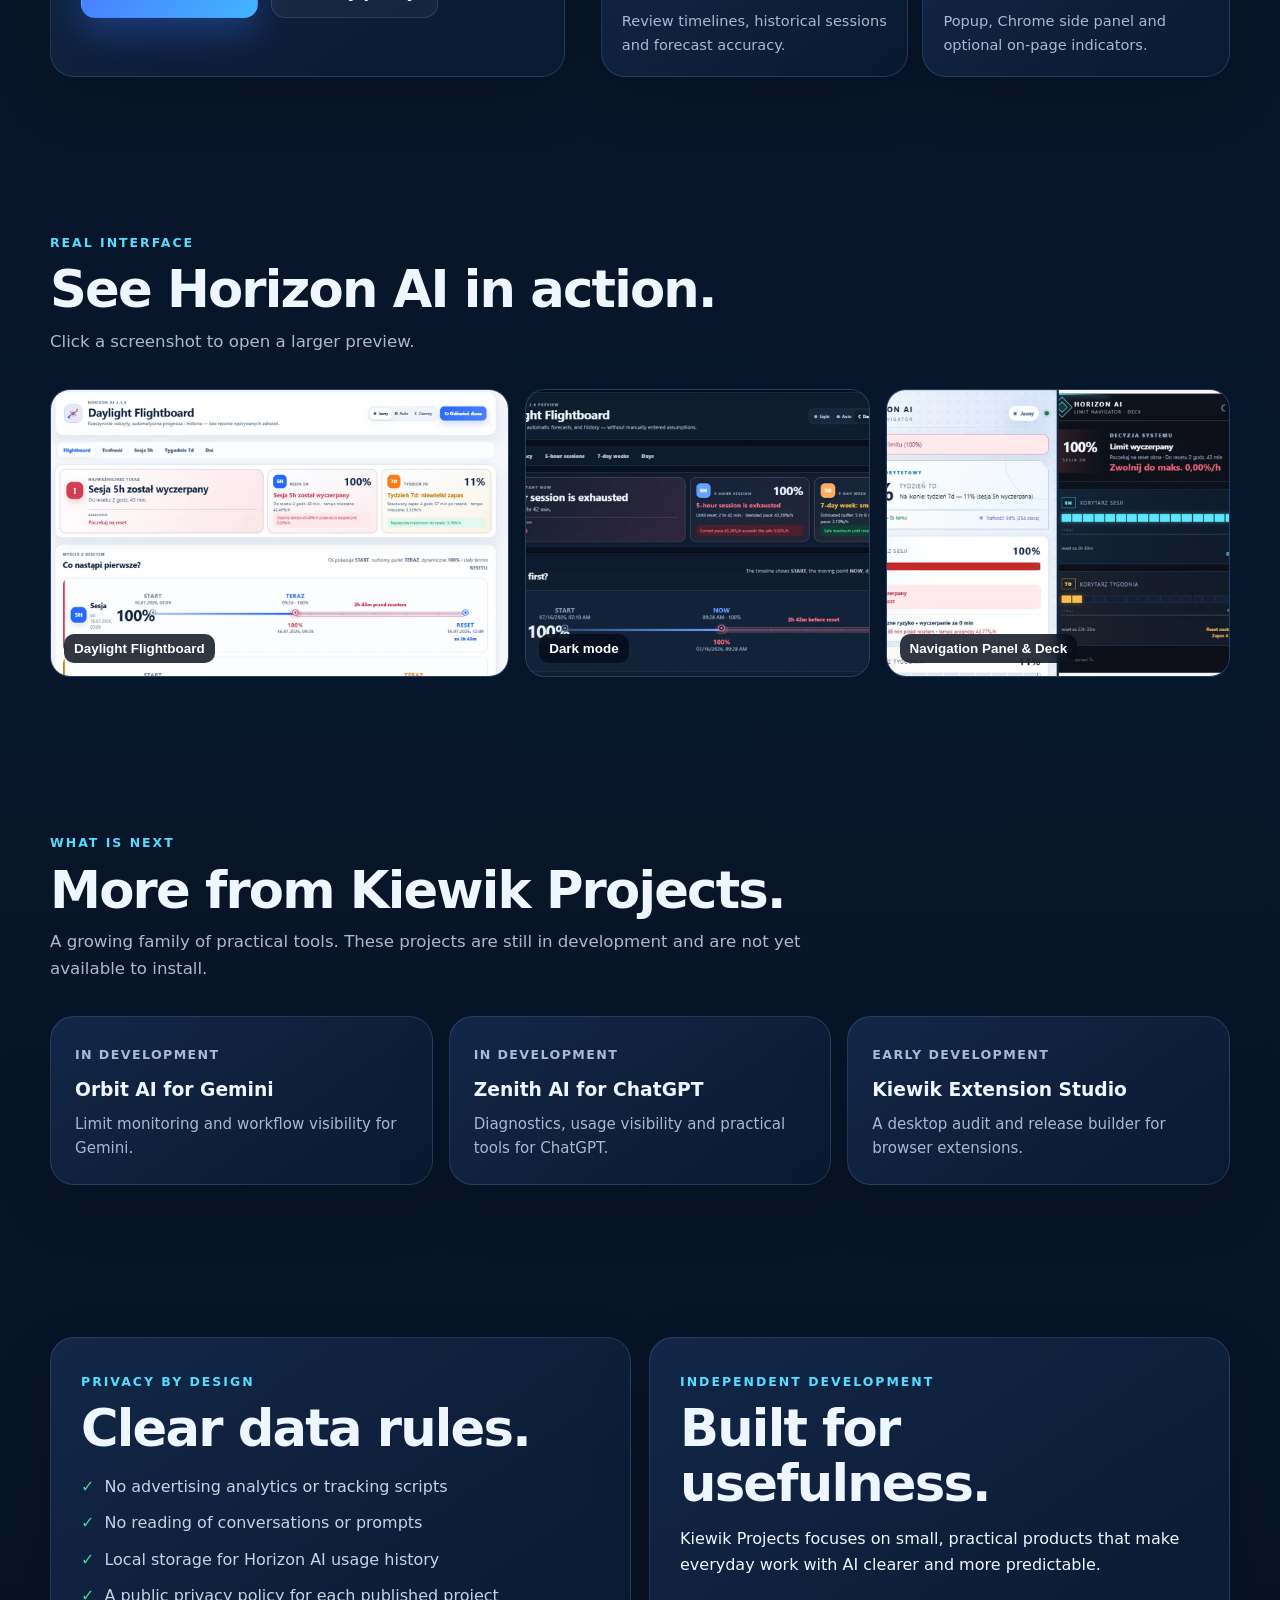
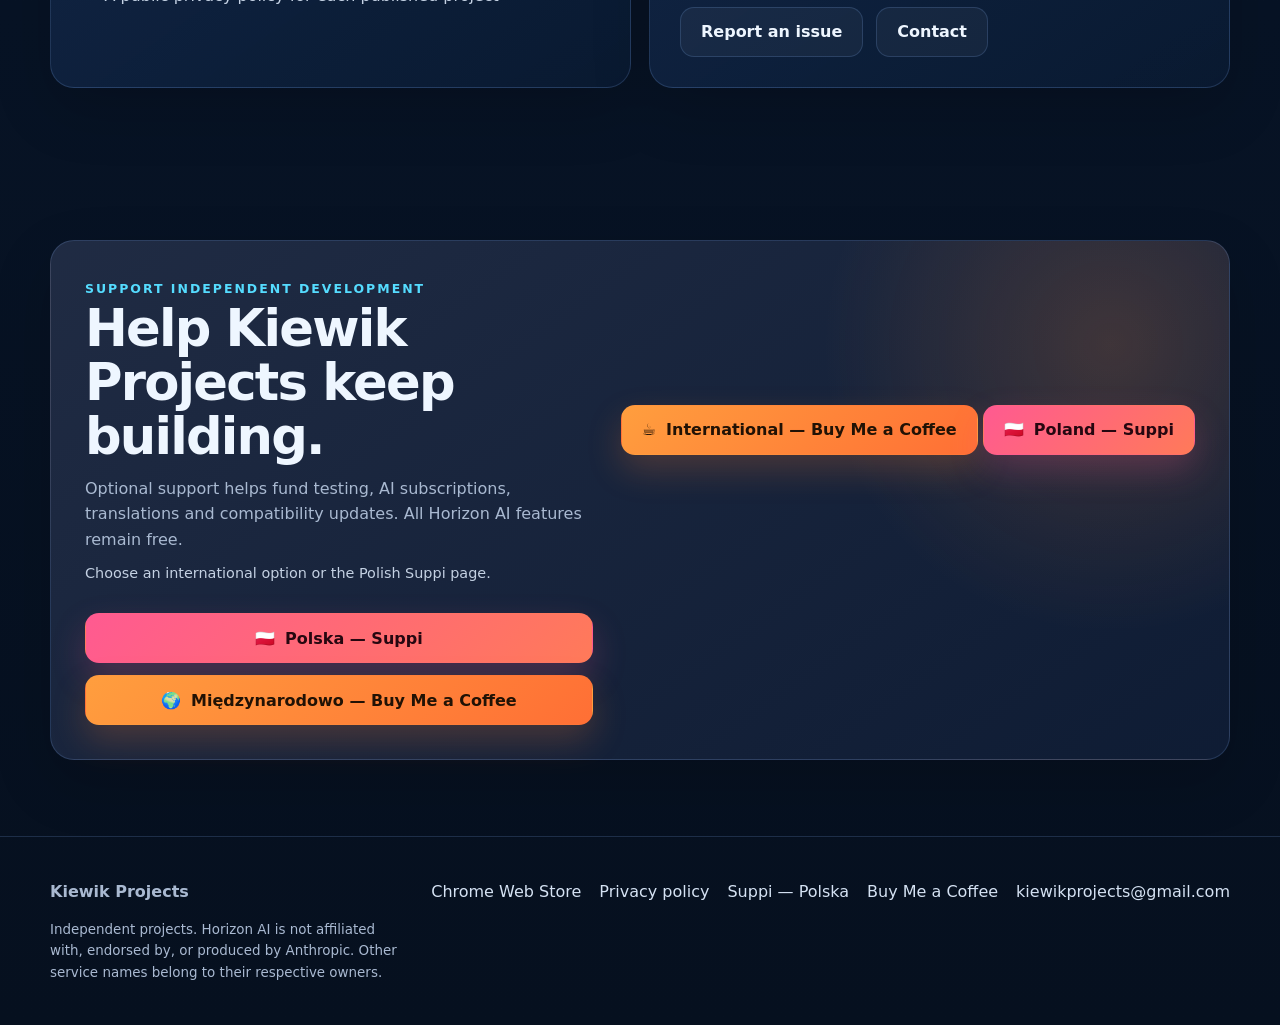
==== commit 11bd39db: "Add Suppi support option" ====
--- a/index.html
+++ b/index.html
@@ -503,6 +503,22 @@
     }
     .support-card h2 { margin-top: 0; }
     .support-card p { margin: 0; color: var(--muted); max-width: 700px; }
+    .support-actions {
+      display: flex;
+      flex-direction: column;
+      gap: 12px;
+      min-width: 280px;
+    }
+    .button-suppi {
+      background: linear-gradient(135deg, #ff5a91, #ff7a59);
+      color: #260710;
+      box-shadow: 0 15px 34px rgba(255, 90, 145, .22);
+    }
+    .support-note {
+      margin-top: 10px !important;
+      font-size: .9rem;
+      color: #c4d1e3 !important;
+    }
 
     footer {
       padding: 42px 0;
@@ -800,12 +816,31 @@
           <h2><span class="lang-en">Help Kiewik Projects keep building.</span><span class="lang-pl">Pomóż dalej rozwijać Kiewik Projects.</span></h2>
           <p class="lang-block lang-en">Optional support helps fund testing, AI subscriptions, translations and compatibility updates. All Horizon AI features remain free.</p>
           <p class="lang-block lang-pl">Dobrowolne wsparcie pomaga finansować testy, subskrypcje AI, tłumaczenia i aktualizacje zgodności. Wszystkie funkcje Horizon AI pozostają darmowe.</p>
-        </div>
-        <a class="button button-warm" href="https://buymeacoffee.com/kiewikprojects" target="_blank" rel="noopener">
-          <span aria-hidden="true">♥</span>
-          <span class="lang-en">Support Kiewik Projects</span>
-          <span class="lang-pl">Wesprzyj Kiewik Projects</span>
-        </a>
+          <p class="support-note lang-block lang-en">Choose an international option or the Polish Suppi page.</p>
+          <p class="support-note lang-block lang-pl">W Polsce najwygodniej skorzystać z Suppi. Dostępne jest też wsparcie międzynarodowe.</p>
+        </div>
+
+        <div class="support-actions lang-block lang-en" aria-label="Support options">
+          <a class="button button-warm" href="https://buymeacoffee.com/kiewikprojects" target="_blank" rel="noopener">
+            <span aria-hidden="true">☕</span>
+            <span>International — Buy Me a Coffee</span>
+          </a>
+          <a class="button button-suppi" href="https://suppi.pl/kiewikprojects" target="_blank" rel="noopener">
+            <span aria-hidden="true">🇵🇱</span>
+            <span>Poland — Suppi</span>
+          </a>
+        </div>
+
+        <div class="support-actions lang-block lang-pl" aria-label="Opcje wsparcia">
+          <a class="button button-suppi" href="https://suppi.pl/kiewikprojects" target="_blank" rel="noopener">
+            <span aria-hidden="true">🇵🇱</span>
+            <span>Polska — Suppi</span>
+          </a>
+          <a class="button button-warm" href="https://buymeacoffee.com/kiewikprojects" target="_blank" rel="noopener">
+            <span aria-hidden="true">🌍</span>
+            <span>Międzynarodowo — Buy Me a Coffee</span>
+          </a>
+        </div>
       </div>
     </section>
   </main>
@@ -822,6 +857,7 @@
       <div class="footer-links">
         <a href="https://chromewebstore.google.com/detail/piagjdknagcocnfpblbbnokhjabimgcb" target="_blank" rel="noopener">Chrome Web Store</a>
         <a href="horizon-ai/privacy/"><span class="lang-en">Privacy policy</span><span class="lang-pl">Polityka prywatności</span></a>
+        <a href="https://suppi.pl/kiewikprojects" target="_blank" rel="noopener">Suppi — Polska</a>
         <a href="https://buymeacoffee.com/kiewikprojects" target="_blank" rel="noopener">Buy Me a Coffee</a>
         <a href="mailto:kiewikprojects@gmail.com">kiewikprojects@gmail.com</a>
       </div>
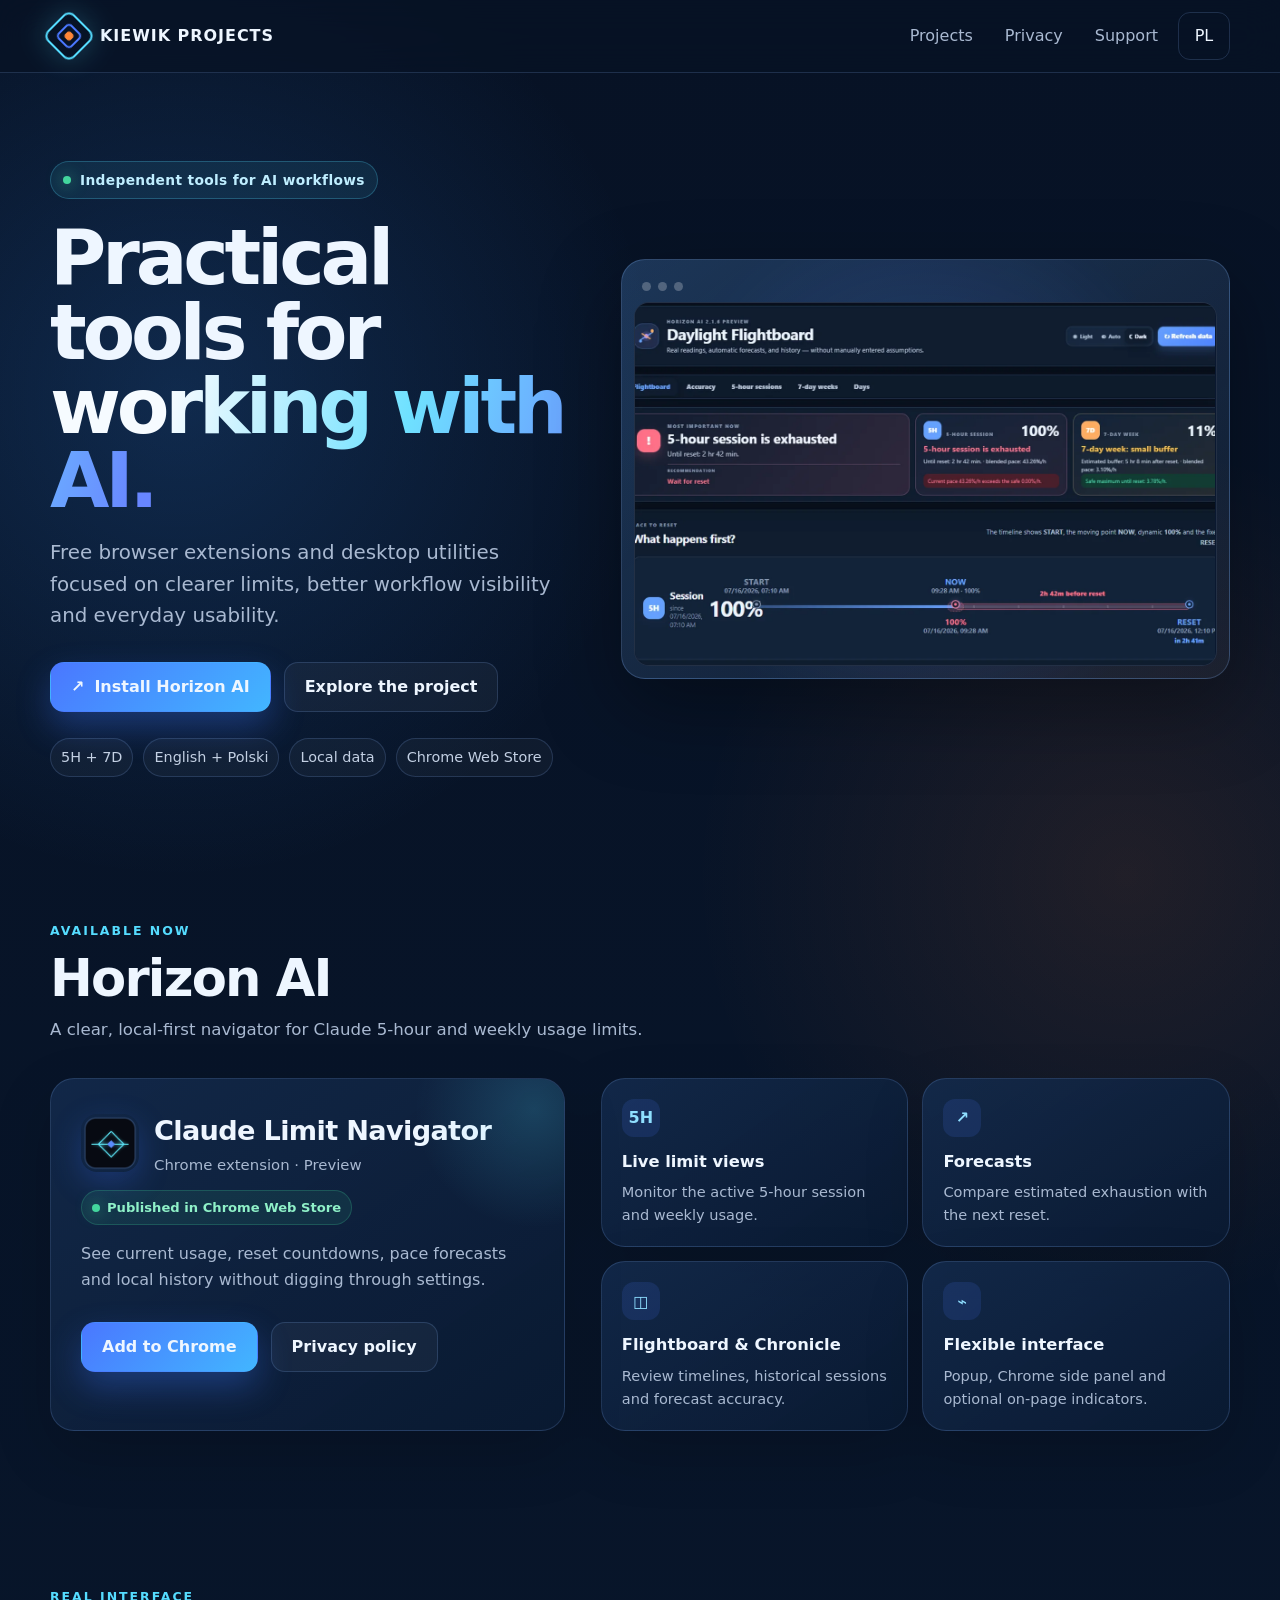
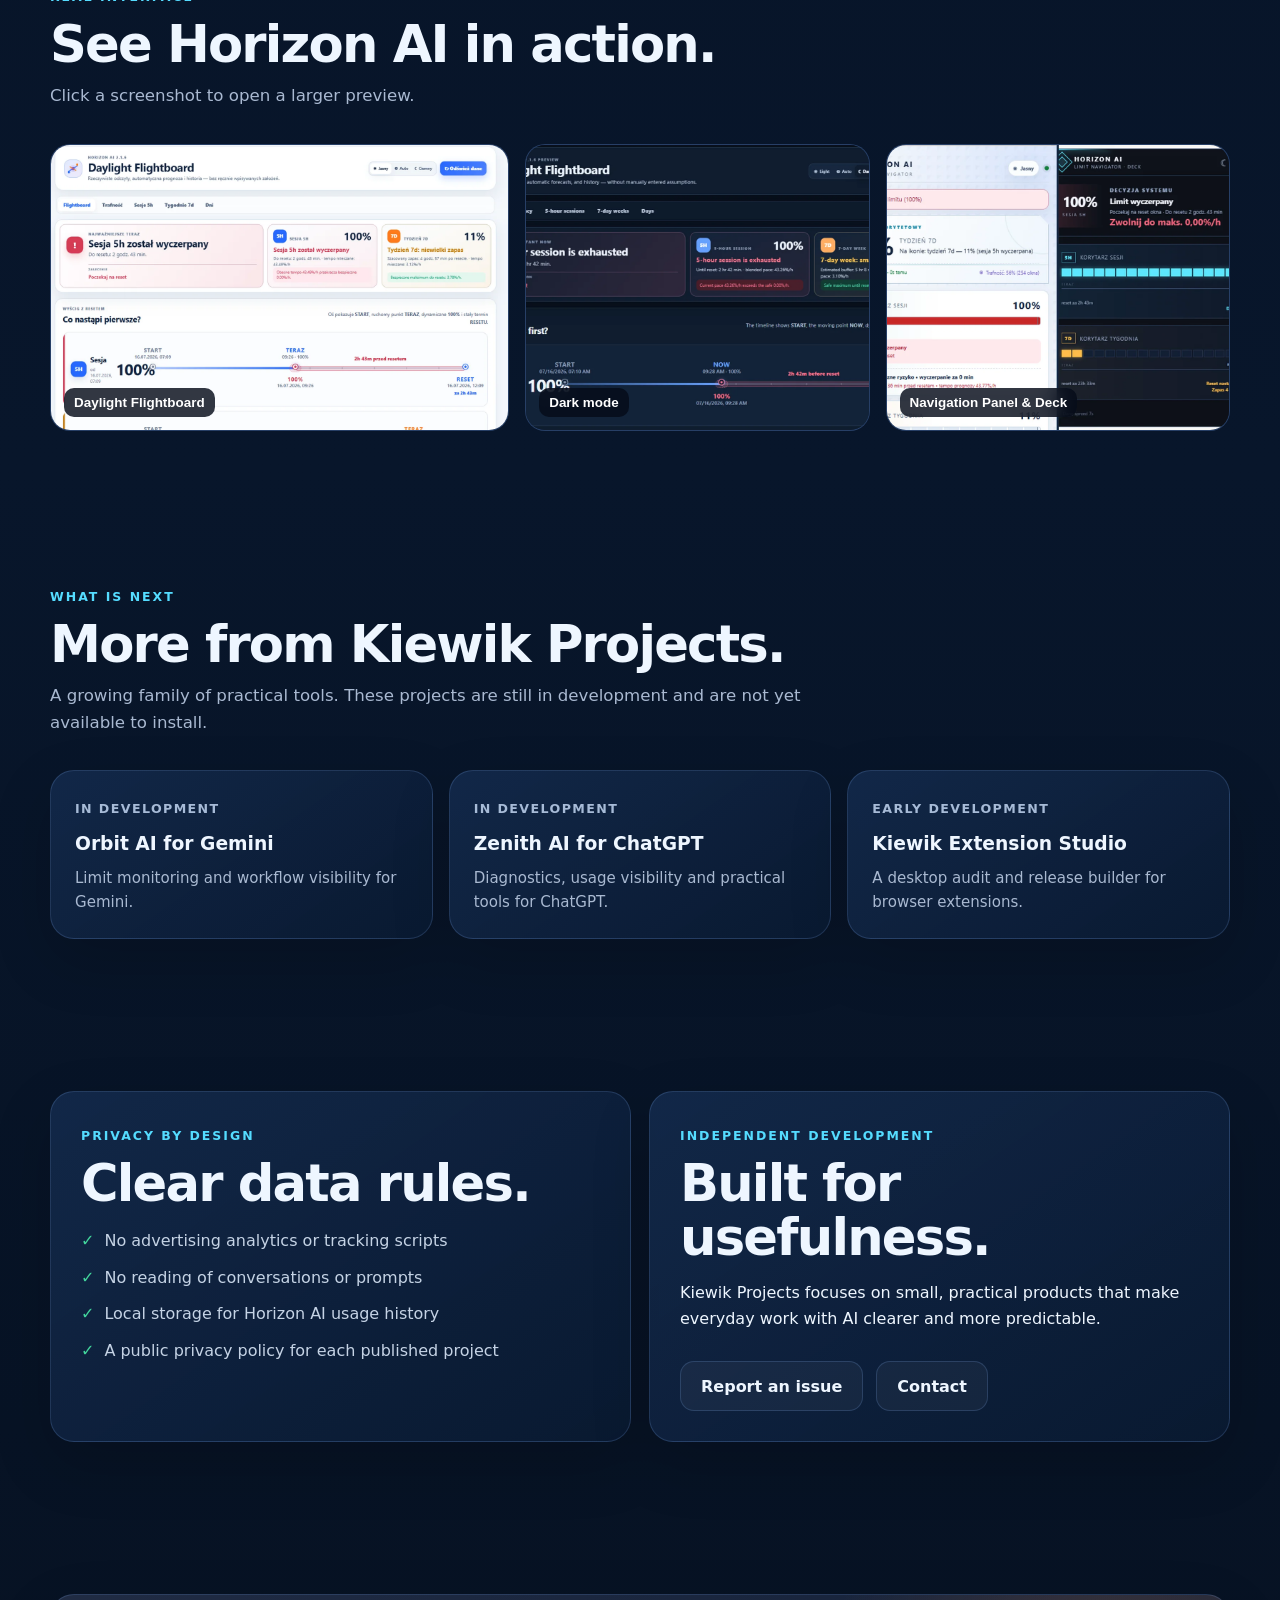
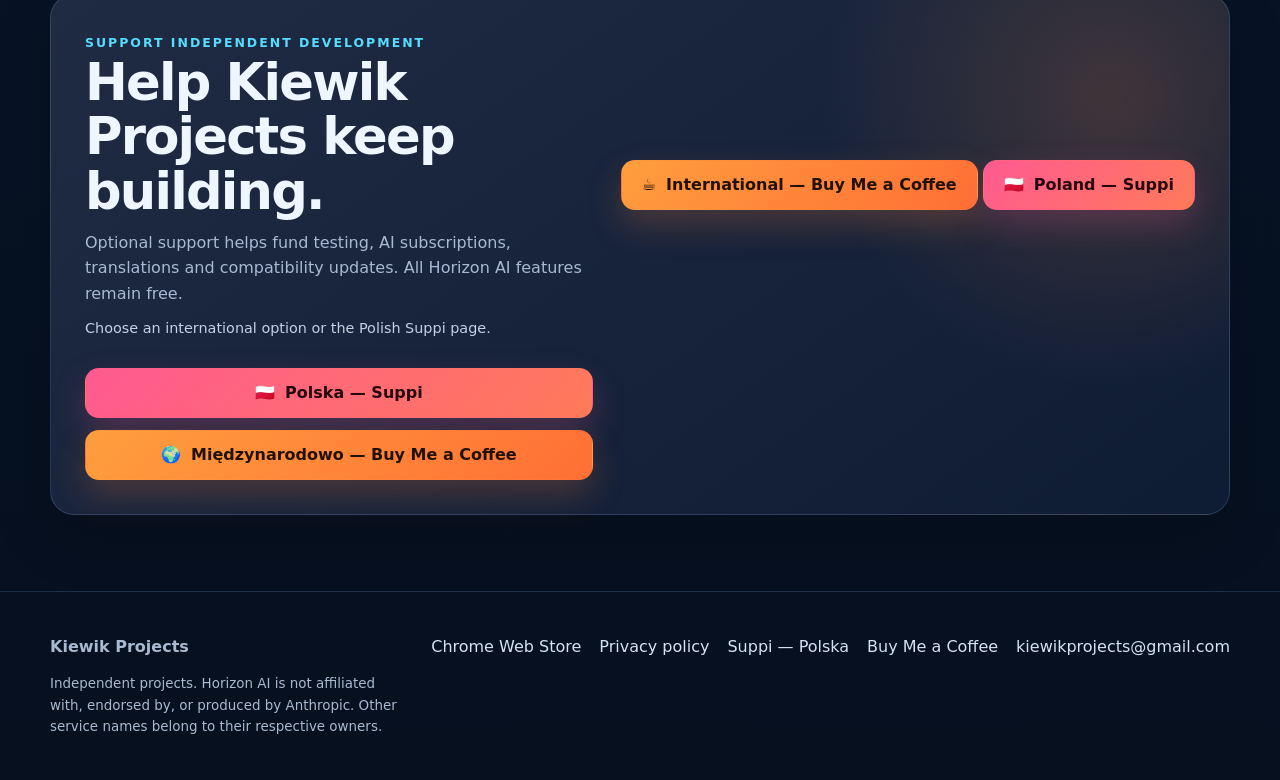
==== commit fd69c879: "Fix Horizon AI hero screenshot layout" ====
--- a/index.html
+++ b/index.html
@@ -174,8 +174,8 @@
     }
     .hero-grid {
       display: grid;
-      grid-template-columns: 1.02fr .98fr;
-      gap: 64px;
+      grid-template-columns: minmax(0, .92fr) minmax(520px, 1.08fr);
+      gap: 52px;
       align-items: center;
     }
     .eyebrow {
@@ -269,23 +269,28 @@
 
     .visual-shell {
       position: relative;
-      padding: 13px;
-      border-radius: 28px;
-      background: linear-gradient(145deg, rgba(99,173,255,.25), rgba(255,255,255,.035));
+      width: 100%;
+      max-width: 690px;
+      min-width: 0;
+      justify-self: end;
+      padding: 12px;
+      border-radius: 24px;
+      background: linear-gradient(145deg, rgba(99,173,255,.23), rgba(255,255,255,.035));
       border: 1px solid rgba(139,184,255,.23);
       box-shadow: var(--shadow);
-      transform: perspective(1300px) rotateY(-5deg) rotateX(2deg);
+      overflow: hidden;
+      transform: none;
     }
     .visual-shell::before {
       content: "";
       position: absolute;
-      inset: -34px;
-      background: radial-gradient(circle, rgba(70, 118, 255, .24), transparent 68%);
+      inset: -28px;
+      background: radial-gradient(circle, rgba(70, 118, 255, .22), transparent 68%);
       z-index: -1;
       filter: blur(12px);
     }
     .browser-bar {
-      height: 34px;
+      height: 30px;
       display: flex;
       align-items: center;
       gap: 7px;
@@ -298,9 +303,15 @@
       background: rgba(255,255,255,.24);
     }
     .visual-shell img {
-      border-radius: 17px;
+      display: block;
+      width: 100%;
+      height: auto !important;
+      aspect-ratio: 16 / 10;
+      object-fit: contain;
+      object-position: center top;
+      border-radius: 15px;
       border: 1px solid rgba(255,255,255,.1);
-      width: 100%;
+      background: #0a1830;
     }
 
     section { padding: 76px 0; }
@@ -598,11 +609,18 @@
       .reveal { opacity: 1; transform: none; }
     }
 
+    @media (max-width: 1080px) {
+      .hero-grid { grid-template-columns: 1fr; }
+      .visual-shell {
+        justify-self: center;
+        max-width: 820px;
+        margin-top: 8px;
+      }
+    }
+
     @media (max-width: 900px) {
-      .hero-grid,
       .feature-layout,
       .trust-grid { grid-template-columns: 1fr; }
-      .visual-shell { transform: none; }
       .gallery { grid-template-columns: 1fr 1fr; }
       .gallery-button:first-child { grid-column: 1 / -1; }
       .future-grid { grid-template-columns: 1fr; }
@@ -620,6 +638,12 @@
       .gallery-button:first-child { grid-column: auto; }
       .footer-grid { grid-template-columns: 1fr; }
       .hero-actions .button { width: 100%; }
+      .visual-shell {
+        padding: 8px;
+        border-radius: 18px;
+      }
+      .browser-bar { height: 25px; }
+      .visual-shell img { border-radius: 11px; }
     }
   </style>
   <script type="application/ld+json">
@@ -690,7 +714,7 @@
           <div class="browser-bar" aria-hidden="true">
             <span class="browser-dot"></span><span class="browser-dot"></span><span class="browser-dot"></span>
           </div>
-          <img src="assets/horizon-flightboard-dark.webp" width="1280" height="800" alt="Horizon AI Daylight Flightboard in dark mode">
+          <img src="assets/horizon-flightboard-dark.webp" width="1280" height="800" alt="Wide Horizon AI Daylight Flightboard dashboard in dark mode">
         </div>
       </div>
     </section>
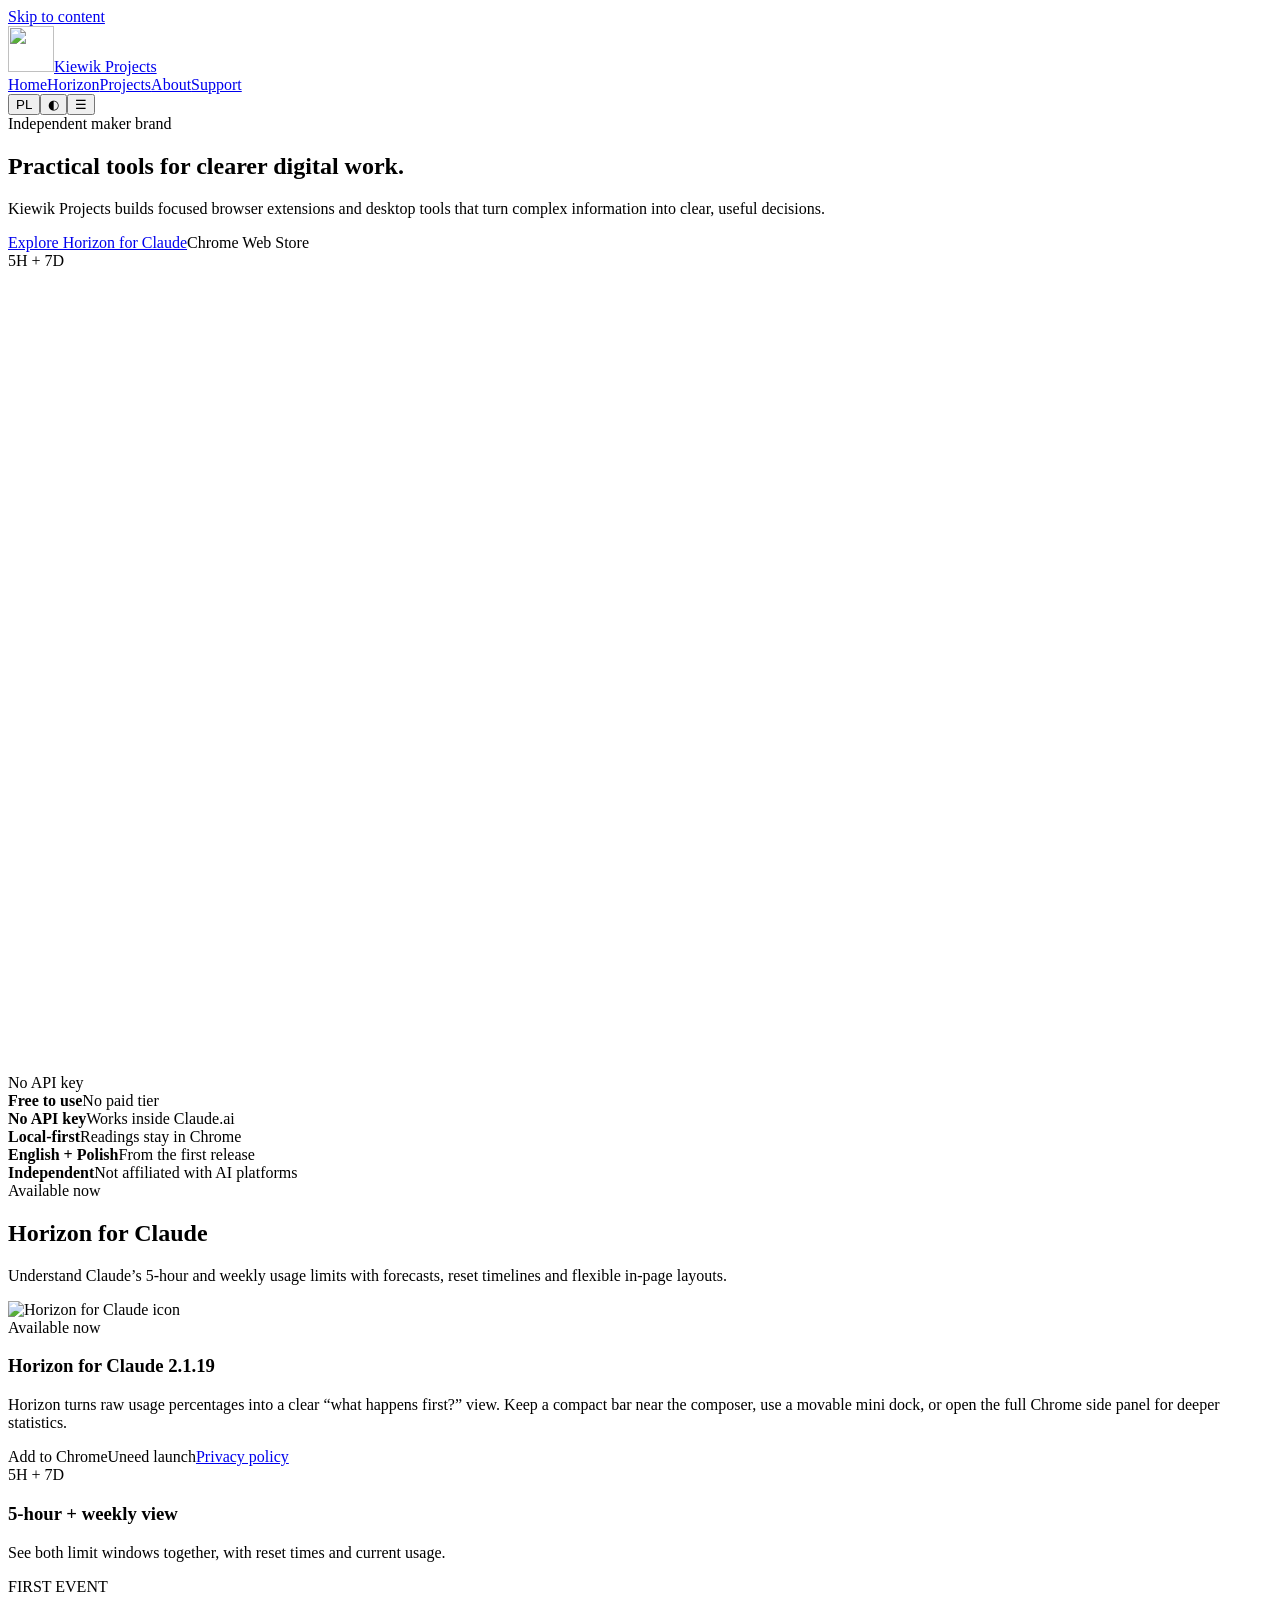
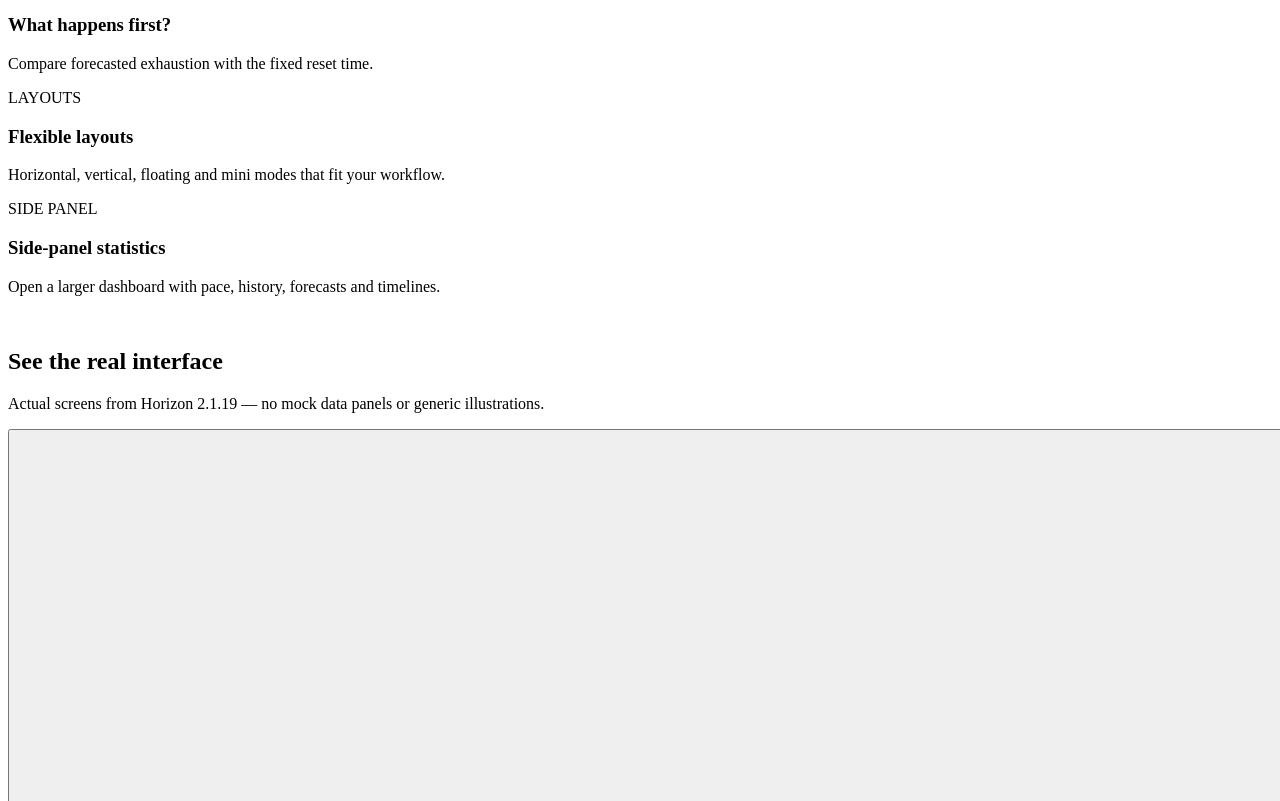
==== commit 157fa6da: "Publish Kiewik Projects Website 2.0.0" ====
--- a/index.html
+++ b/index.html
@@ -1,944 +1 @@
-<!doctype html>
-<html lang="en">
-<head>
-  <meta charset="utf-8">
-  <meta name="viewport" content="width=device-width, initial-scale=1">
-  <title>Kiewik Projects — Practical tools for working with AI</title>
-  <meta name="description" content="Independent browser extensions and desktop tools focused on clearer AI limits, better workflow visibility and everyday usability.">
-  <meta name="theme-color" content="#0a1730">
-  <meta name="color-scheme" content="dark light">
-  <link rel="icon" href="assets/favicon.svg" type="image/svg+xml">
-  <link rel="preload" href="assets/horizon-flightboard-dark.webp" as="image" type="image/webp">
-  <meta property="og:type" content="website">
-  <meta property="og:title" content="Kiewik Projects">
-  <meta property="og:description" content="Practical tools for working with AI. Discover Horizon AI for Claude.">
-  <meta property="og:url" content="https://kiewik.github.io/kiewik-projects/">
-  <meta property="og:image" content="https://kiewik.github.io/kiewik-projects/assets/horizon-promo.png">
-  <meta name="twitter:card" content="summary_large_image">
-  <script>
-    (() => {
-      const stored = localStorage.getItem("kp-language");
-      document.documentElement.lang = stored || (navigator.language.toLowerCase().startsWith("pl") ? "pl" : "en");
-    })();
-  </script>
-  <style>
-    :root {
-      --bg: #071225;
-      --bg-soft: #0c1b35;
-      --panel: rgba(17, 37, 68, .78);
-      --panel-solid: #112544;
-      --line: rgba(139, 184, 255, .18);
-      --text: #eef6ff;
-      --muted: #a9b9d1;
-      --blue: #4a77ff;
-      --cyan: #55dcff;
-      --orange: #ff8737;
-      --green: #43d69d;
-      --shadow: 0 28px 80px rgba(0, 0, 0, .34);
-      --radius: 24px;
-      --max: 1180px;
-    }
-
-    * { box-sizing: border-box; }
-    html { scroll-behavior: smooth; }
-    body {
-      margin: 0;
-      font-family: Inter, ui-sans-serif, system-ui, -apple-system, BlinkMacSystemFont, "Segoe UI", sans-serif;
-      color: var(--text);
-      background:
-        radial-gradient(circle at 14% 10%, rgba(55, 148, 255, .18), transparent 30rem),
-        radial-gradient(circle at 88% 22%, rgba(255, 127, 45, .10), transparent 27rem),
-        linear-gradient(180deg, #071225 0%, #08162b 52%, #06101f 100%);
-      min-height: 100vh;
-      line-height: 1.6;
-    }
-
-    body::before {
-      content: "";
-      position: fixed;
-      inset: 0;
-      pointer-events: none;
-      opacity: .22;
-      background-image:
-        linear-gradient(rgba(255,255,255,.025) 1px, transparent 1px),
-        linear-gradient(90deg, rgba(255,255,255,.025) 1px, transparent 1px);
-      background-size: 44px 44px;
-      mask-image: linear-gradient(to bottom, black, transparent 75%);
-      z-index: -1;
-    }
-
-    a { color: inherit; }
-    img { max-width: 100%; display: block; }
-
-    .wrap {
-      width: min(calc(100% - 40px), var(--max));
-      margin-inline: auto;
-    }
-
-    .lang-en, .lang-pl { display: none; }
-    html[lang="en"] .lang-en { display: initial; }
-    html[lang="pl"] .lang-pl { display: initial; }
-    html[lang="en"] .lang-block.lang-en,
-    html[lang="pl"] .lang-block.lang-pl { display: block; }
-
-    .skip {
-      position: absolute;
-      left: -9999px;
-      top: 8px;
-      z-index: 1000;
-      padding: 10px 14px;
-      border-radius: 10px;
-      background: white;
-      color: #071225;
-    }
-    .skip:focus { left: 8px; }
-
-    .nav {
-      position: sticky;
-      top: 0;
-      z-index: 40;
-      backdrop-filter: blur(18px);
-      background: rgba(7, 18, 37, .72);
-      border-bottom: 1px solid var(--line);
-    }
-    .nav-inner {
-      min-height: 72px;
-      display: flex;
-      align-items: center;
-      justify-content: space-between;
-      gap: 24px;
-    }
-    .brand {
-      display: inline-flex;
-      align-items: center;
-      gap: 12px;
-      font-weight: 850;
-      letter-spacing: .06em;
-      text-decoration: none;
-      white-space: nowrap;
-    }
-    .brand-mark {
-      width: 38px;
-      height: 38px;
-      border: 2px solid var(--cyan);
-      transform: rotate(45deg);
-      border-radius: 8px;
-      position: relative;
-      box-shadow: 0 0 28px rgba(85, 220, 255, .24);
-    }
-    .brand-mark::before,
-    .brand-mark::after {
-      content: "";
-      position: absolute;
-      inset: 7px;
-      border: 2px solid var(--blue);
-      border-radius: 5px;
-    }
-    .brand-mark::after {
-      inset: 13px;
-      background: var(--orange);
-      border: 0;
-      border-radius: 3px;
-    }
-    .nav-links {
-      display: flex;
-      align-items: center;
-      gap: 8px;
-    }
-    .nav-links a,
-    .language-button {
-      border: 0;
-      background: transparent;
-      color: var(--muted);
-      text-decoration: none;
-      font: inherit;
-      cursor: pointer;
-      padding: 10px 12px;
-      border-radius: 12px;
-      transition: .2s ease;
-    }
-    .nav-links a:hover,
-    .language-button:hover {
-      color: var(--text);
-      background: rgba(255,255,255,.06);
-    }
-    .language-button {
-      border: 1px solid var(--line);
-      color: var(--text);
-      min-width: 52px;
-    }
-
-    .hero {
-      padding: 88px 0 64px;
-      overflow: hidden;
-    }
-    .hero-grid {
-      display: grid;
-      grid-template-columns: minmax(0, .92fr) minmax(520px, 1.08fr);
-      gap: 52px;
-      align-items: center;
-    }
-    .eyebrow {
-      display: inline-flex;
-      align-items: center;
-      gap: 9px;
-      padding: 7px 12px;
-      border: 1px solid rgba(85,220,255,.25);
-      background: rgba(85,220,255,.08);
-      color: #bfeeff;
-      border-radius: 999px;
-      font-size: .86rem;
-      font-weight: 750;
-      letter-spacing: .025em;
-    }
-    .eyebrow-dot {
-      width: 8px;
-      height: 8px;
-      border-radius: 50%;
-      background: var(--green);
-      box-shadow: 0 0 16px rgba(67,214,157,.8);
-    }
-    h1 {
-      margin: 22px 0 18px;
-      font-size: clamp(3rem, 6vw, 5.8rem);
-      line-height: .97;
-      letter-spacing: -.055em;
-      max-width: 830px;
-    }
-    .gradient-text {
-      background: linear-gradient(105deg, #f6fbff 20%, #6fe1ff 58%, #6886ff 96%);
-      -webkit-background-clip: text;
-      background-clip: text;
-      color: transparent;
-    }
-    .hero p {
-      margin: 0;
-      color: var(--muted);
-      font-size: clamp(1.04rem, 1.8vw, 1.24rem);
-      max-width: 680px;
-    }
-    .hero-actions {
-      display: flex;
-      flex-wrap: wrap;
-      gap: 13px;
-      margin-top: 30px;
-    }
-    .button {
-      display: inline-flex;
-      justify-content: center;
-      align-items: center;
-      gap: 10px;
-      min-height: 50px;
-      padding: 0 20px;
-      border-radius: 14px;
-      text-decoration: none;
-      font-weight: 800;
-      border: 1px solid transparent;
-      transition: transform .2s ease, box-shadow .2s ease, background .2s ease;
-    }
-    .button:hover { transform: translateY(-2px); }
-    .button-primary {
-      background: linear-gradient(135deg, #4a77ff, #42b6ff);
-      box-shadow: 0 15px 34px rgba(62, 117, 255, .32);
-    }
-    .button-secondary {
-      border-color: var(--line);
-      background: rgba(255,255,255,.045);
-      color: var(--text);
-    }
-    .button-warm {
-      background: linear-gradient(135deg, #ff9e3e, #ff6f35);
-      color: #211205;
-      box-shadow: 0 15px 34px rgba(255, 126, 52, .22);
-    }
-
-    .trust-row {
-      margin-top: 26px;
-      display: flex;
-      flex-wrap: wrap;
-      gap: 10px;
-      color: #c3d0e3;
-      font-size: .9rem;
-    }
-    .trust-chip {
-      border: 1px solid var(--line);
-      background: rgba(255,255,255,.035);
-      padding: 7px 10px;
-      border-radius: 999px;
-    }
-
-    .visual-shell {
-      position: relative;
-      width: 100%;
-      max-width: 690px;
-      min-width: 0;
-      justify-self: end;
-      padding: 12px;
-      border-radius: 24px;
-      background: linear-gradient(145deg, rgba(99,173,255,.23), rgba(255,255,255,.035));
-      border: 1px solid rgba(139,184,255,.23);
-      box-shadow: var(--shadow);
-      overflow: hidden;
-      transform: none;
-    }
-    .visual-shell::before {
-      content: "";
-      position: absolute;
-      inset: -28px;
-      background: radial-gradient(circle, rgba(70, 118, 255, .22), transparent 68%);
-      z-index: -1;
-      filter: blur(12px);
-    }
-    .browser-bar {
-      height: 30px;
-      display: flex;
-      align-items: center;
-      gap: 7px;
-      padding: 0 8px;
-    }
-    .browser-dot {
-      width: 9px;
-      height: 9px;
-      border-radius: 50%;
-      background: rgba(255,255,255,.24);
-    }
-    .visual-shell img {
-      display: block;
-      width: 100%;
-      height: auto !important;
-      aspect-ratio: 16 / 10;
-      object-fit: contain;
-      object-position: center top;
-      border-radius: 15px;
-      border: 1px solid rgba(255,255,255,.1);
-      background: #0a1830;
-    }
-
-    section { padding: 76px 0; }
-    .section-head {
-      max-width: 760px;
-      margin-bottom: 34px;
-    }
-    .kicker {
-      color: var(--cyan);
-      text-transform: uppercase;
-      font-weight: 850;
-      font-size: .78rem;
-      letter-spacing: .16em;
-    }
-    h2 {
-      margin: 8px 0 12px;
-      font-size: clamp(2rem, 4vw, 3.4rem);
-      line-height: 1.06;
-      letter-spacing: -.035em;
-    }
-    .section-head p {
-      color: var(--muted);
-      margin: 0;
-      font-size: 1.04rem;
-    }
-
-    .feature-layout {
-      display: grid;
-      grid-template-columns: .9fr 1.1fr;
-      gap: 36px;
-      align-items: stretch;
-    }
-    .project-card,
-    .feature-card,
-    .future-card,
-    .trust-card,
-    .support-card {
-      border: 1px solid var(--line);
-      background: linear-gradient(145deg, rgba(20, 44, 79, .82), rgba(10, 26, 50, .9));
-      border-radius: var(--radius);
-      box-shadow: 0 22px 60px rgba(0,0,0,.16);
-    }
-    .project-card {
-      padding: 30px;
-      position: relative;
-      overflow: hidden;
-    }
-    .project-card::after {
-      content: "";
-      position: absolute;
-      width: 240px;
-      height: 240px;
-      right: -90px;
-      top: -90px;
-      background: radial-gradient(circle, rgba(85, 220, 255, .18), transparent 70%);
-    }
-    .project-title {
-      display: flex;
-      align-items: center;
-      gap: 15px;
-    }
-    .project-title img {
-      width: 58px;
-      height: 58px;
-      border-radius: 16px;
-      box-shadow: 0 10px 30px rgba(61,110,255,.25);
-    }
-    .project-title h3 {
-      margin: 0;
-      font-size: 1.7rem;
-      letter-spacing: -.025em;
-    }
-    .project-title span {
-      color: var(--muted);
-      font-size: .93rem;
-    }
-    .project-card > p { color: var(--muted); }
-    .status {
-      display: inline-flex;
-      align-items: center;
-      gap: 7px;
-      margin-top: 12px;
-      padding: 6px 10px;
-      border-radius: 999px;
-      background: rgba(67,214,157,.09);
-      color: #8ff1c8;
-      border: 1px solid rgba(67,214,157,.22);
-      font-weight: 800;
-      font-size: .82rem;
-    }
-    .features {
-      display: grid;
-      grid-template-columns: repeat(2, 1fr);
-      gap: 14px;
-    }
-    .feature-card { padding: 20px; }
-    .feature-icon {
-      width: 38px;
-      height: 38px;
-      display: grid;
-      place-items: center;
-      border-radius: 12px;
-      background: rgba(74,119,255,.14);
-      color: #8fdfff;
-      font-weight: 900;
-      margin-bottom: 12px;
-    }
-    .feature-card h3 {
-      margin: 0 0 5px;
-      font-size: 1.02rem;
-    }
-    .feature-card p {
-      margin: 0;
-      color: var(--muted);
-      font-size: .91rem;
-    }
-
-    .gallery {
-      display: grid;
-      grid-template-columns: 1.2fr .9fr .9fr;
-      gap: 16px;
-    }
-    .gallery-button {
-      appearance: none;
-      padding: 0;
-      border: 1px solid var(--line);
-      border-radius: 20px;
-      background: var(--panel-solid);
-      overflow: hidden;
-      cursor: zoom-in;
-      min-height: 250px;
-      position: relative;
-    }
-    .gallery-button img {
-      width: 100%;
-      height: 100%;
-      object-fit: cover;
-      transition: transform .35s ease;
-    }
-    .gallery-button:hover img { transform: scale(1.025); }
-    .gallery-label {
-      position: absolute;
-      left: 13px;
-      bottom: 13px;
-      padding: 7px 10px;
-      border-radius: 10px;
-      background: rgba(5,12,25,.82);
-      backdrop-filter: blur(10px);
-      color: white;
-      font-size: .84rem;
-      font-weight: 750;
-    }
-
-    .future-grid {
-      display: grid;
-      grid-template-columns: repeat(3, 1fr);
-      gap: 16px;
-    }
-    .future-card { padding: 24px; }
-    .future-card h3 { margin: 8px 0 7px; }
-    .future-card p { color: var(--muted); margin: 0; font-size: .94rem; }
-    .future-tag {
-      color: #a7bbd7;
-      font-size: .79rem;
-      text-transform: uppercase;
-      letter-spacing: .11em;
-      font-weight: 850;
-    }
-
-    .trust-grid {
-      display: grid;
-      grid-template-columns: 1fr 1fr;
-      gap: 18px;
-    }
-    .trust-card { padding: 30px; }
-    .trust-card ul {
-      margin: 18px 0 0;
-      padding: 0;
-      list-style: none;
-      display: grid;
-      gap: 11px;
-      color: #c5d3e5;
-    }
-    .trust-card li::before {
-      content: "✓";
-      color: var(--green);
-      font-weight: 900;
-      margin-right: 10px;
-    }
-
-    .support-card {
-      padding: 34px;
-      display: grid;
-      grid-template-columns: 1fr auto;
-      align-items: center;
-      gap: 28px;
-      background:
-        radial-gradient(circle at 90% 20%, rgba(255,139,54,.18), transparent 18rem),
-        linear-gradient(145deg, rgba(33,45,69,.96), rgba(15,29,53,.96));
-    }
-    .support-card h2 { margin-top: 0; }
-    .support-card p { margin: 0; color: var(--muted); max-width: 700px; }
-    .support-actions {
-      display: flex;
-      flex-direction: column;
-      gap: 12px;
-      min-width: 280px;
-    }
-    .button-suppi {
-      background: linear-gradient(135deg, #ff5a91, #ff7a59);
-      color: #260710;
-      box-shadow: 0 15px 34px rgba(255, 90, 145, .22);
-    }
-    .support-note {
-      margin-top: 10px !important;
-      font-size: .9rem;
-      color: #c4d1e3 !important;
-    }
-
-    footer {
-      padding: 42px 0;
-      border-top: 1px solid var(--line);
-      color: var(--muted);
-    }
-    .footer-grid {
-      display: grid;
-      grid-template-columns: 1fr auto;
-      gap: 24px;
-      align-items: start;
-    }
-    .footer-links {
-      display: flex;
-      flex-wrap: wrap;
-      gap: 12px 18px;
-    }
-    .footer-links a {
-      text-decoration: none;
-      color: #d5e2f3;
-    }
-    .disclaimer {
-      margin-top: 14px;
-      font-size: .84rem;
-      max-width: 800px;
-    }
-
-    .modal {
-      border: 0;
-      padding: 0;
-      width: min(94vw, 1280px);
-      max-height: 92vh;
-      background: transparent;
-    }
-    .modal::backdrop {
-      background: rgba(1, 7, 16, .86);
-      backdrop-filter: blur(12px);
-    }
-    .modal-inner {
-      position: relative;
-      background: #0a1830;
-      border: 1px solid var(--line);
-      border-radius: 22px;
-      overflow: hidden;
-      box-shadow: var(--shadow);
-    }
-    .modal img { width: 100%; }
-    .modal-close {
-      position: absolute;
-      top: 12px;
-      right: 12px;
-      z-index: 2;
-      width: 42px;
-      height: 42px;
-      border: 1px solid rgba(255,255,255,.2);
-      border-radius: 50%;
-      background: rgba(6,15,30,.86);
-      color: white;
-      cursor: pointer;
-      font-size: 1.25rem;
-    }
-
-    .reveal {
-      opacity: 0;
-      transform: translateY(22px);
-      transition: opacity .55s ease, transform .55s ease;
-    }
-    .reveal.visible {
-      opacity: 1;
-      transform: none;
-    }
-
-    @media (prefers-reduced-motion: reduce) {
-      html { scroll-behavior: auto; }
-      *, *::before, *::after { transition: none !important; animation: none !important; }
-      .visual-shell { transform: none; }
-      .reveal { opacity: 1; transform: none; }
-    }
-
-    @media (max-width: 1080px) {
-      .hero-grid { grid-template-columns: 1fr; }
-      .visual-shell {
-        justify-self: center;
-        max-width: 820px;
-        margin-top: 8px;
-      }
-    }
-
-    @media (max-width: 900px) {
-      .feature-layout,
-      .trust-grid { grid-template-columns: 1fr; }
-      .gallery { grid-template-columns: 1fr 1fr; }
-      .gallery-button:first-child { grid-column: 1 / -1; }
-      .future-grid { grid-template-columns: 1fr; }
-      .support-card { grid-template-columns: 1fr; }
-    }
-
-    @media (max-width: 680px) {
-      .wrap { width: min(calc(100% - 24px), var(--max)); }
-      .nav-inner { min-height: 64px; }
-      .nav-links a { display: none; }
-      .hero { padding-top: 58px; }
-      h1 { font-size: clamp(2.65rem, 15vw, 4.1rem); }
-      .features,
-      .gallery { grid-template-columns: 1fr; }
-      .gallery-button:first-child { grid-column: auto; }
-      .footer-grid { grid-template-columns: 1fr; }
-      .hero-actions .button { width: 100%; }
-      .visual-shell {
-        padding: 8px;
-        border-radius: 18px;
-      }
-      .browser-bar { height: 25px; }
-      .visual-shell img { border-radius: 11px; }
-    }
-  </style>
-  <script type="application/ld+json">
-  {
-    "@context": "https://schema.org",
-    "@type": "SoftwareApplication",
-    "name": "Horizon AI — Claude Limit Navigator",
-    "applicationCategory": "BrowserApplication",
-    "operatingSystem": "Chrome",
-    "url": "https://chromewebstore.google.com/detail/piagjdknagcocnfpblbbnokhjabimgcb",
-    "offers": {"@type": "Offer", "price": "0", "priceCurrency": "USD"},
-    "author": {"@type": "Organization", "name": "Kiewik Projects"}
-  }
-  </script>
-</head>
-<body>
-  <a class="skip" href="#main"><span class="lang-en">Skip to content</span><span class="lang-pl">Przejdź do treści</span></a>
-
-  <header class="nav">
-    <div class="wrap nav-inner">
-      <a class="brand" href="#top" aria-label="Kiewik Projects">
-        <span class="brand-mark" aria-hidden="true"></span>
-        <span>KIEWIK PROJECTS</span>
-      </a>
-      <nav class="nav-links" aria-label="Primary">
-        <a href="#horizon"><span class="lang-en">Projects</span><span class="lang-pl">Projekty</span></a>
-        <a href="#privacy"><span class="lang-en">Privacy</span><span class="lang-pl">Prywatność</span></a>
-        <a href="#support"><span class="lang-en">Support</span><span class="lang-pl">Wsparcie</span></a>
-        <button class="language-button" type="button" id="languageButton" aria-label="Change language">PL</button>
-      </nav>
-    </div>
-  </header>
-
-  <main id="main">
-    <section class="hero" id="top">
-      <div class="wrap hero-grid">
-        <div class="reveal">
-          <div class="eyebrow"><span class="eyebrow-dot"></span>
-            <span class="lang-en">Independent tools for AI workflows</span>
-            <span class="lang-pl">Niezależne narzędzia do pracy z AI</span>
-          </div>
-          <h1>
-            <span class="lang-en">Practical tools for <span class="gradient-text">working with AI.</span></span>
-            <span class="lang-pl">Praktyczne narzędzia do <span class="gradient-text">pracy z AI.</span></span>
-          </h1>
-          <p class="lang-block lang-en">Free browser extensions and desktop utilities focused on clearer limits, better workflow visibility and everyday usability.</p>
-          <p class="lang-block lang-pl">Darmowe rozszerzenia przeglądarki i programy komputerowe tworzone z myślą o czytelnych limitach, lepszym planowaniu pracy i codziennej wygodzie.</p>
-          <div class="hero-actions">
-            <a class="button button-primary" href="https://chromewebstore.google.com/detail/piagjdknagcocnfpblbbnokhjabimgcb" target="_blank" rel="noopener">
-              <span aria-hidden="true">↗</span>
-              <span class="lang-en">Install Horizon AI</span>
-              <span class="lang-pl">Zainstaluj Horizon AI</span>
-            </a>
-            <a class="button button-secondary" href="#horizon">
-              <span class="lang-en">Explore the project</span>
-              <span class="lang-pl">Poznaj projekt</span>
-            </a>
-          </div>
-          <div class="trust-row" aria-label="Highlights">
-            <span class="trust-chip">5H + 7D</span>
-            <span class="trust-chip">English + Polski</span>
-            <span class="trust-chip"><span class="lang-en">Local data</span><span class="lang-pl">Dane lokalne</span></span>
-            <span class="trust-chip">Chrome Web Store</span>
-          </div>
-        </div>
-
-        <div class="visual-shell reveal" aria-label="Horizon AI screenshot">
-          <div class="browser-bar" aria-hidden="true">
-            <span class="browser-dot"></span><span class="browser-dot"></span><span class="browser-dot"></span>
-          </div>
-          <img src="assets/horizon-flightboard-dark.webp" width="1280" height="800" alt="Wide Horizon AI Daylight Flightboard dashboard in dark mode">
-        </div>
-      </div>
-    </section>
-
-    <section id="horizon">
-      <div class="wrap">
-        <div class="section-head reveal">
-          <span class="kicker"><span class="lang-en">Available now</span><span class="lang-pl">Już dostępny</span></span>
-          <h2>Horizon AI</h2>
-          <p class="lang-block lang-en">A clear, local-first navigator for Claude 5-hour and weekly usage limits.</p>
-          <p class="lang-block lang-pl">Czytelny, lokalny nawigator limitów 5-godzinnych i tygodniowych Claude.</p>
-        </div>
-
-        <div class="feature-layout">
-          <article class="project-card reveal">
-            <div class="project-title">
-              <img src="assets/horizon-icon.png" width="128" height="128" alt="Horizon AI icon">
-              <div>
-                <h3>Claude Limit Navigator</h3>
-                <span>Chrome extension · Preview</span>
-              </div>
-            </div>
-            <div class="status"><span class="eyebrow-dot"></span>
-              <span class="lang-en">Published in Chrome Web Store</span>
-              <span class="lang-pl">Opublikowany w Chrome Web Store</span>
-            </div>
-            <p class="lang-block lang-en">See current usage, reset countdowns, pace forecasts and local history without digging through settings.</p>
-            <p class="lang-block lang-pl">Sprawdzaj aktualne zużycie, czas do resetu, prognozy tempa i lokalną historię bez przeklikiwania ustawień.</p>
-            <div class="hero-actions">
-              <a class="button button-primary" href="https://chromewebstore.google.com/detail/piagjdknagcocnfpblbbnokhjabimgcb" target="_blank" rel="noopener">
-                <span class="lang-en">Add to Chrome</span><span class="lang-pl">Dodaj do Chrome</span>
-              </a>
-              <a class="button button-secondary" href="horizon-ai/privacy/">
-                <span class="lang-en">Privacy policy</span><span class="lang-pl">Polityka prywatności</span>
-              </a>
-            </div>
-          </article>
-
-          <div class="features">
-            <article class="feature-card reveal"><div class="feature-icon">5H</div><h3><span class="lang-en">Live limit views</span><span class="lang-pl">Bieżące limity</span></h3><p class="lang-block lang-en">Monitor the active 5-hour session and weekly usage.</p><p class="lang-block lang-pl">Monitoruj aktywną sesję 5h i zużycie tygodniowe.</p></article>
-            <article class="feature-card reveal"><div class="feature-icon">↗</div><h3><span class="lang-en">Forecasts</span><span class="lang-pl">Prognozy</span></h3><p class="lang-block lang-en">Compare estimated exhaustion with the next reset.</p><p class="lang-block lang-pl">Porównuj prognozę wyczerpania z terminem resetu.</p></article>
-            <article class="feature-card reveal"><div class="feature-icon">◫</div><h3>Flightboard & Chronicle</h3><p class="lang-block lang-en">Review timelines, historical sessions and forecast accuracy.</p><p class="lang-block lang-pl">Analizuj osie czasu, historię sesji i trafność prognoz.</p></article>
-            <article class="feature-card reveal"><div class="feature-icon">⌁</div><h3><span class="lang-en">Flexible interface</span><span class="lang-pl">Elastyczny interfejs</span></h3><p class="lang-block lang-en">Popup, Chrome side panel and optional on-page indicators.</p><p class="lang-block lang-pl">Popup, panel boczny Chrome i opcjonalne wskaźniki na stronie.</p></article>
-          </div>
-        </div>
-      </div>
-    </section>
-
-    <section aria-labelledby="gallery-title">
-      <div class="wrap">
-        <div class="section-head reveal">
-          <span class="kicker"><span class="lang-en">Real interface</span><span class="lang-pl">Prawdziwy interfejs</span></span>
-          <h2 id="gallery-title"><span class="lang-en">See Horizon AI in action.</span><span class="lang-pl">Zobacz Horizon AI w działaniu.</span></h2>
-          <p class="lang-block lang-en">Click a screenshot to open a larger preview.</p>
-          <p class="lang-block lang-pl">Kliknij zrzut, aby otworzyć większy podgląd.</p>
-        </div>
-        <div class="gallery">
-          <button class="gallery-button reveal" data-image="assets/horizon-flightboard-light.webp" type="button">
-            <img src="assets/horizon-flightboard-light.webp" width="1280" height="800" loading="lazy" alt="Horizon AI Flightboard in light mode">
-            <span class="gallery-label">Daylight Flightboard</span>
-          </button>
-          <button class="gallery-button reveal" data-image="assets/horizon-flightboard-dark.webp" type="button">
-            <img src="assets/horizon-flightboard-dark.webp" width="1280" height="800" loading="lazy" alt="Horizon AI Flightboard in dark mode">
-            <span class="gallery-label"><span class="lang-en">Dark mode</span><span class="lang-pl">Tryb ciemny</span></span>
-          </button>
-          <button class="gallery-button reveal" data-image="assets/horizon-panel-deck.webp" type="button">
-            <img src="assets/horizon-panel-deck.webp" width="1280" height="800" loading="lazy" alt="Horizon AI navigation panel and deck">
-            <span class="gallery-label">Navigation Panel & Deck</span>
-          </button>
-        </div>
-      </div>
-    </section>
-
-    <section aria-labelledby="future-title">
-      <div class="wrap">
-        <div class="section-head reveal">
-          <span class="kicker"><span class="lang-en">What is next</span><span class="lang-pl">Co dalej</span></span>
-          <h2 id="future-title"><span class="lang-en">More from Kiewik Projects.</span><span class="lang-pl">Kolejne projekty Kiewik Projects.</span></h2>
-          <p class="lang-block lang-en">A growing family of practical tools. These projects are still in development and are not yet available to install.</p>
-          <p class="lang-block lang-pl">Rozwijana rodzina praktycznych narzędzi. Poniższe projekty są w trakcie prac i nie są jeszcze dostępne do instalacji.</p>
-        </div>
-        <div class="future-grid">
-          <article class="future-card reveal"><span class="future-tag">In development</span><h3>Orbit AI for Gemini</h3><p class="lang-block lang-en">Limit monitoring and workflow visibility for Gemini.</p><p class="lang-block lang-pl">Monitorowanie limitów i czytelny podgląd pracy w Gemini.</p></article>
-          <article class="future-card reveal"><span class="future-tag">In development</span><h3>Zenith AI for ChatGPT</h3><p class="lang-block lang-en">Diagnostics, usage visibility and practical tools for ChatGPT.</p><p class="lang-block lang-pl">Diagnostyka, widoczność użycia i praktyczne narzędzia dla ChatGPT.</p></article>
-          <article class="future-card reveal"><span class="future-tag">Early development</span><h3>Kiewik Extension Studio</h3><p class="lang-block lang-en">A desktop audit and release builder for browser extensions.</p><p class="lang-block lang-pl">Program do audytu i przygotowywania wydań rozszerzeń przeglądarki.</p></article>
-        </div>
-      </div>
-    </section>
-
-    <section id="privacy">
-      <div class="wrap trust-grid">
-        <article class="trust-card reveal">
-          <span class="kicker">Privacy by design</span>
-          <h2><span class="lang-en">Clear data rules.</span><span class="lang-pl">Jasne zasady danych.</span></h2>
-          <ul>
-            <li><span class="lang-en">No advertising analytics or tracking scripts</span><span class="lang-pl">Bez analityki reklamowej i skryptów śledzących</span></li>
-            <li><span class="lang-en">No reading of conversations or prompts</span><span class="lang-pl">Bez odczytywania rozmów i promptów</span></li>
-            <li><span class="lang-en">Local storage for Horizon AI usage history</span><span class="lang-pl">Lokalny zapis historii użycia Horizon AI</span></li>
-            <li><span class="lang-en">A public privacy policy for each published project</span><span class="lang-pl">Publiczna polityka prywatności każdego opublikowanego projektu</span></li>
-          </ul>
-        </article>
-        <article class="trust-card reveal">
-          <span class="kicker"><span class="lang-en">Independent development</span><span class="lang-pl">Niezależny rozwój</span></span>
-          <h2><span class="lang-en">Built for usefulness.</span><span class="lang-pl">Tworzone dla użyteczności.</span></h2>
-          <p class="lang-block lang-en">Kiewik Projects focuses on small, practical products that make everyday work with AI clearer and more predictable.</p>
-          <p class="lang-block lang-pl">Kiewik Projects koncentruje się na niewielkich, praktycznych produktach, które czynią codzienną pracę z AI bardziej czytelną i przewidywalną.</p>
-          <div class="hero-actions">
-            <a class="button button-secondary" href="https://github.com/kiewik/kiewik-projects/issues" target="_blank" rel="noopener">
-              <span class="lang-en">Report an issue</span><span class="lang-pl">Zgłoś problem</span>
-            </a>
-            <a class="button button-secondary" href="mailto:kiewikprojects@gmail.com">
-              <span class="lang-en">Contact</span><span class="lang-pl">Kontakt</span>
-            </a>
-          </div>
-        </article>
-      </div>
-    </section>
-
-    <section id="support">
-      <div class="wrap support-card reveal">
-        <div>
-          <span class="kicker"><span class="lang-en">Support independent development</span><span class="lang-pl">Wesprzyj niezależny rozwój</span></span>
-          <h2><span class="lang-en">Help Kiewik Projects keep building.</span><span class="lang-pl">Pomóż dalej rozwijać Kiewik Projects.</span></h2>
-          <p class="lang-block lang-en">Optional support helps fund testing, AI subscriptions, translations and compatibility updates. All Horizon AI features remain free.</p>
-          <p class="lang-block lang-pl">Dobrowolne wsparcie pomaga finansować testy, subskrypcje AI, tłumaczenia i aktualizacje zgodności. Wszystkie funkcje Horizon AI pozostają darmowe.</p>
-          <p class="support-note lang-block lang-en">Choose an international option or the Polish Suppi page.</p>
-          <p class="support-note lang-block lang-pl">W Polsce najwygodniej skorzystać z Suppi. Dostępne jest też wsparcie międzynarodowe.</p>
-        </div>
-
-        <div class="support-actions lang-block lang-en" aria-label="Support options">
-          <a class="button button-warm" href="https://buymeacoffee.com/kiewikprojects" target="_blank" rel="noopener">
-            <span aria-hidden="true">☕</span>
-            <span>International — Buy Me a Coffee</span>
-          </a>
-          <a class="button button-suppi" href="https://suppi.pl/kiewikprojects" target="_blank" rel="noopener">
-            <span aria-hidden="true">🇵🇱</span>
-            <span>Poland — Suppi</span>
-          </a>
-        </div>
-
-        <div class="support-actions lang-block lang-pl" aria-label="Opcje wsparcia">
-          <a class="button button-suppi" href="https://suppi.pl/kiewikprojects" target="_blank" rel="noopener">
-            <span aria-hidden="true">🇵🇱</span>
-            <span>Polska — Suppi</span>
-          </a>
-          <a class="button button-warm" href="https://buymeacoffee.com/kiewikprojects" target="_blank" rel="noopener">
-            <span aria-hidden="true">🌍</span>
-            <span>Międzynarodowo — Buy Me a Coffee</span>
-          </a>
-        </div>
-      </div>
-    </section>
-  </main>
-
-  <footer>
-    <div class="wrap footer-grid">
-      <div>
-        <strong>Kiewik Projects</strong>
-        <div class="disclaimer">
-          <span class="lang-en">Independent projects. Horizon AI is not affiliated with, endorsed by, or produced by Anthropic. Other service names belong to their respective owners.</span>
-          <span class="lang-pl">Niezależne projekty. Horizon AI nie jest powiązany, zatwierdzony ani tworzony przez Anthropic. Pozostałe nazwy usług należą do odpowiednich właścicieli.</span>
-        </div>
-      </div>
-      <div class="footer-links">
-        <a href="https://chromewebstore.google.com/detail/piagjdknagcocnfpblbbnokhjabimgcb" target="_blank" rel="noopener">Chrome Web Store</a>
-        <a href="horizon-ai/privacy/"><span class="lang-en">Privacy policy</span><span class="lang-pl">Polityka prywatności</span></a>
-        <a href="https://suppi.pl/kiewikprojects" target="_blank" rel="noopener">Suppi — Polska</a>
-        <a href="https://buymeacoffee.com/kiewikprojects" target="_blank" rel="noopener">Buy Me a Coffee</a>
-        <a href="mailto:kiewikprojects@gmail.com">kiewikprojects@gmail.com</a>
-      </div>
-    </div>
-  </footer>
-
-  <dialog class="modal" id="imageModal" aria-label="Screenshot preview">
-    <div class="modal-inner">
-      <button class="modal-close" type="button" id="modalClose" aria-label="Close">×</button>
-      <img id="modalImage" alt="">
-    </div>
-  </dialog>
-
-  <script>
-    const languageButton = document.getElementById("languageButton");
-
-    function applyLanguage(language) {
-      const next = language === "pl" ? "pl" : "en";
-      document.documentElement.lang = next;
-      localStorage.setItem("kp-language", next);
-      languageButton.textContent = next === "pl" ? "EN" : "PL";
-      languageButton.setAttribute("aria-label", next === "pl" ? "Switch to English" : "Przełącz na polski");
-    }
-    applyLanguage(document.documentElement.lang);
-    languageButton.addEventListener("click", () => {
-      applyLanguage(document.documentElement.lang === "pl" ? "en" : "pl");
-    });
-
-    const modal = document.getElementById("imageModal");
-    const modalImage = document.getElementById("modalImage");
-    document.querySelectorAll(".gallery-button").forEach(button => {
-      button.addEventListener("click", () => {
-        modalImage.src = button.dataset.image;
-        modalImage.alt = button.querySelector("img").alt;
-        modal.showModal();
-      });
-    });
-    document.getElementById("modalClose").addEventListener("click", () => modal.close());
-    modal.addEventListener("click", event => {
-      if (event.target === modal) modal.close();
-    });
-
-    const observer = "IntersectionObserver" in window
-      ? new IntersectionObserver(entries => {
-          entries.forEach(entry => {
-            if (entry.isIntersecting) {
-              entry.target.classList.add("visible");
-              observer.unobserve(entry.target);
-            }
-          });
-        }, { threshold: .12 })
-      : null;
-
-    document.querySelectorAll(".reveal").forEach(element => {
-      if (observer) observer.observe(element);
-      else element.classList.add("visible");
-    });
-  </script>
-</body>
-</html>
+<!doctype html><html lang="en"><head><meta charset="utf-8"><meta name="viewport" content="width=device-width,initial-scale=1"><meta name="theme-color" content="#071526"><link rel="icon" href="favicon.ico"><link rel="manifest" href="site.webmanifest"><link rel="stylesheet" href="assets/css/styles.css"><script defer src="assets/js/site-config.js"></script><script defer src="assets/js/main.js"></script><title>Kiewik Projects — Practical Chrome Extensions and Desktop Tools</title><meta name="description" content="Kiewik Projects builds practical Chrome extensions and desktop tools. Explore Horizon for Claude, a free monitor for 5-hour and weekly usage limits."><link rel="canonical" href="https://kiewik.github.io/kiewik-projects/"><meta property="og:type" content="website"><meta property="og:title" content="Kiewik Projects — Practical tools for clearer digital work"><meta property="og:description" content="Explore Horizon for Claude and the Kiewik Projects product family."><meta property="og:url" content="https://kiewik.github.io/kiewik-projects/"><meta property="og:image" content="https://kiewik.github.io/kiewik-projects/assets/img/brand/og-kiewik-projects-1200x630.jpg"><meta name="twitter:card" content="summary_large_image"><script type="application/ld+json">{"@context": "https://schema.org", "@type": "Organization", "name": "Kiewik Projects", "url": "https://kiewik.github.io/kiewik-projects/", "logo": "https://kiewik.github.io/kiewik-projects/assets/img/brand/kiewik-projects-avatar-512.png", "description": "Independent maker brand building practical Chrome extensions and desktop tools.", "email": "kiewikprojects@gmail.com", "sameAs": ["https://github.com/kiewik", "https://www.uneed.best/tool/horizon-for-claude", "https://buymeacoffee.com/kiewikprojects"]}</script><script type="application/ld+json">{"@context": "https://schema.org", "@type": "WebSite", "name": "Kiewik Projects", "url": "https://kiewik.github.io/kiewik-projects/"}</script></head><body><a class="skip-link" href="#main">Skip to content</a><header class="site-header"><div class="wrap nav"><a class="brand" href="index.html"><img src="assets/img/brand/kiewik-projects-avatar-192.png" alt="" width="46" height="46"><span>Kiewik Projects</span></a><nav class="nav-links" aria-label="Primary"><a href="index.html" data-i18n="nav_home">Home</a><a href="index.html#horizon" data-i18n="nav_horizon">Horizon</a><a href="index.html#projects" data-i18n="nav_projects">Projects</a><a href="index.html#about" data-i18n="nav_about">About</a><a href="index.html#support" data-i18n="nav_support">Support</a></nav><div class="nav-actions"><button class="icon-btn" type="button" data-lang-toggle aria-label="Przełącz język">PL</button><button class="icon-btn" type="button" data-theme-toggle aria-label="Use light theme">◐</button><button class="icon-btn menu-btn" type="button" data-menu aria-expanded="false" aria-label="Open menu">☰</button></div></div></header><main id="main"><section class="hero"><div class="wrap hero-grid"><div class="reveal"><div class="eyebrow" data-i18n="hero_eyebrow">Independent maker brand</div><h1 data-i18n="hero_title">Practical tools for clearer digital work.</h1><p class="hero-copy" data-i18n="hero_copy">Kiewik Projects builds focused browser extensions and desktop tools that turn complex information into clear, useful decisions.</p><div class="actions"><a class="btn btn-primary" href="#horizon" data-i18n="hero_primary">Explore Horizon for Claude</a><a class="btn" data-config-link="chromeWebStore" target="_blank" rel="noopener" data-i18n="hero_secondary">Chrome Web Store</a></div></div><div class="hero-media reveal"><div class="float-badge badge-a">5H + 7D</div><div class="hero-card"><picture><source srcset="assets/img/horizon/decision-side-panel-720.webp 720w, assets/img/horizon/decision-side-panel-1280.webp 1280w" type="image/webp"><img src="assets/img/horizon/decision-side-panel-1280.jpg" alt="Horizon for Claude Decision First card and side panel" width="1280" height="800" fetchpriority="high"></picture></div><div class="float-badge badge-b">No API key</div></div></div></section><section class="trust"><div class="wrap trust-list reveal"><div class="trust-item"><strong data-i18n="trust_free">Free to use</strong><span data-i18n="trust_free_sub">No paid tier</span></div><div class="trust-item"><strong data-i18n="trust_api">No API key</strong><span data-i18n="trust_api_sub">Works inside Claude.ai</span></div><div class="trust-item"><strong data-i18n="trust_local">Local-first</strong><span data-i18n="trust_local_sub">Readings stay in Chrome</span></div><div class="trust-item"><strong data-i18n="trust_lang">English + Polish</strong><span data-i18n="trust_lang_sub">From the first release</span></div><div class="trust-item"><strong data-i18n="trust_indie">Independent</strong><span data-i18n="trust_indie_sub">Not affiliated with AI platforms</span></div></div></section><section class="section section-alt" id="horizon"><div class="wrap"><div class="section-head reveal"><div class="eyebrow" data-i18n="horizon_eyebrow">Available now</div><h2 data-i18n="horizon_title">Horizon for Claude</h2><p class="section-lead" data-i18n="horizon_lead">Understand Claude’s 5-hour and weekly usage limits with forecasts, reset timelines and flexible in-page layouts.</p></div><div class="product-shell"><article class="product-card reveal"><div class="product-title"><img src="assets/img/horizon/horizon-icon-128.png" width="62" height="62" alt="Horizon for Claude icon"><div><span class="status" data-i18n="available">Available now</span><h3>Horizon for Claude 2.1.19</h3></div></div><p data-i18n="horizon_desc">Horizon turns raw usage percentages into a clear “what happens first?” view. Keep a compact bar near the composer, use a movable mini dock, or open the full Chrome side panel for deeper statistics.</p><div class="actions"><a class="btn btn-primary" data-config-link="chromeWebStore" target="_blank" rel="noopener" data-i18n="btn_install">Add to Chrome</a><a class="btn" data-config-link="uneed" target="_blank" rel="noopener" data-i18n="btn_uneed">Uneed launch</a><a class="btn" href="horizon-for-claude/privacy/" data-i18n="btn_privacy">Privacy policy</a></div></article><div class="feature-grid"><article class="feature-card reveal"><div class="eyebrow">5H + 7D</div><h3 data-i18n="f1_title">5-hour + weekly view</h3><p data-i18n="f1_text">See both limit windows together, with reset times and current usage.</p></article><article class="feature-card reveal"><div class="eyebrow">FIRST EVENT</div><h3 data-i18n="f2_title">What happens first?</h3><p data-i18n="f2_text">Compare forecasted exhaustion with the fixed reset time.</p></article><article class="feature-card reveal"><div class="eyebrow">LAYOUTS</div><h3 data-i18n="f3_title">Flexible layouts</h3><p data-i18n="f3_text">Horizontal, vertical, floating and mini modes that fit your workflow.</p></article><article class="feature-card reveal"><div class="eyebrow">SIDE PANEL</div><h3 data-i18n="f4_title">Side-panel statistics</h3><p data-i18n="f4_text">Open a larger dashboard with pace, history, forecasts and timelines.</p></article></div></div><div class="section-head reveal" style="margin-top:52px"><h2 data-i18n="gallery_title">See the real interface</h2><p class="section-lead" data-i18n="gallery_lead">Actual screens from Horizon 2.1.19 — no mock data panels or generic illustrations.</p></div><div class="gallery reveal"><button type="button" data-lightbox data-full="assets/img/horizon/decision-side-panel-1280.jpg"><picture><source srcset="assets/img/horizon/decision-side-panel-720.webp 720w, assets/img/horizon/decision-side-panel-1280.webp 1280w" type="image/webp"><img loading="lazy" src="assets/img/horizon/decision-side-panel-720.jpg" alt="Horizon Decision First and side panel" width="1280" height="800"></picture><span class="gallery-label" data-i18n="g1">Decision First + side panel</span></button><button type="button" data-lightbox data-full="assets/img/horizon/horizontal-bar-1280.jpg"><picture><source srcset="assets/img/horizon/horizontal-bar-720.webp 720w, assets/img/horizon/horizontal-bar-1280.webp 1280w" type="image/webp"><img loading="lazy" src="assets/img/horizon/horizontal-bar-720.jpg" alt="Horizon horizontal bar near the Claude message composer" width="1280" height="800"></picture><span class="gallery-label" data-i18n="g2">Horizontal bar</span></button><button type="button" data-lightbox data-full="assets/img/horizon/native-usage-mini-bar-1280.jpg"><picture><source srcset="assets/img/horizon/native-usage-mini-bar-720.webp 720w, assets/img/horizon/native-usage-mini-bar-1280.webp 1280w" type="image/webp"><img loading="lazy" src="assets/img/horizon/native-usage-mini-bar-720.jpg" alt="Claude native usage page with Horizon mini bar" width="1280" height="800"></picture><span class="gallery-label" data-i18n="g3">Native usage + mini bar</span></button><button type="button" data-lightbox data-full="assets/img/horizon/statistics-dashboard-1280.jpg"><picture><source srcset="assets/img/horizon/statistics-dashboard-720.webp 720w, assets/img/horizon/statistics-dashboard-1280.webp 1280w" type="image/webp"><img loading="lazy" src="assets/img/horizon/statistics-dashboard-720.jpg" alt="Horizon full statistics dashboard" width="1280" height="800"></picture><span class="gallery-label" data-i18n="g4">Statistics dashboard</span></button><button type="button" data-lightbox data-full="assets/img/horizon/settings-live-preview-1280.jpg"><picture><source srcset="assets/img/horizon/settings-live-preview-720.webp 720w, assets/img/horizon/settings-live-preview-1280.webp 1280w" type="image/webp"><img loading="lazy" src="assets/img/horizon/settings-live-preview-720.jpg" alt="Horizon settings with live preview" width="1280" height="800"></picture><span class="gallery-label" data-i18n="g5">Settings + live preview</span></button></div></div></section><section class="section" id="projects"><div class="wrap"><div class="section-head reveal"><div class="eyebrow" data-i18n="projects_eyebrow">Product family</div><h2 data-i18n="projects_title">One standard, different platforms.</h2><p class="section-lead" data-i18n="projects_lead">Each product keeps its own identity while following the same clear interaction principles.</p></div><div class="projects-grid"><article class="project-card reveal" style="--project-accent:rgba(67,215,255,.35)"><div class="project-icon">◇</div><span class="tag" data-i18n="available">Available now</span><h3>Horizon for Claude</h3><p data-i18n="p_horizon">Claude usage-limit monitor with forecasts and flexible layouts.</p><a class="btn" data-config-link="chromeWebStore" target="_blank" rel="noopener" data-i18n="btn_install">Add to Chrome</a></article><article class="project-card reveal" style="--project-accent:rgba(157,97,255,.35)"><div class="project-icon">✦</div><span class="tag" data-i18n="development">In development</span><h3>Zenith for ChatGPT</h3><p data-i18n="p_zenith">A related ChatGPT limit-monitoring project currently under development.</p></article><article class="project-card reveal" style="--project-accent:rgba(255,145,56,.35)"><div class="project-icon">◉</div><span class="tag" data-i18n="development">In development</span><h3>Orbit for Gemini</h3><p data-i18n="p_orbit">A related Gemini monitoring project currently under development.</p></article></div></div></section><section class="section section-alt" id="about"><div class="wrap"><div class="section-head reveal"><div class="eyebrow" data-i18n="about_eyebrow">About the maker</div><h2 data-i18n="about_title">Kiewik Projects</h2><p class="section-lead" data-i18n="about_text">An independent maker brand from Poland, focused on practical Chrome extensions and desktop utilities. The goal is simple: clearer workflows, useful diagnostics and interfaces that stay out of the way.</p></div><picture class="brand-banner reveal"><source srcset="assets/img/brand/kiewik-projects-banner-960.webp 960w, assets/img/brand/kiewik-projects-banner-1600.webp 1600w" type="image/webp"><img loading="lazy" src="assets/img/brand/kiewik-projects-banner-1600.jpg" alt="Kiewik Projects brand and product family banner" width="1600" height="455"></picture></div></section><section class="section"><div class="wrap launch-box reveal"><div><div class="eyebrow" data-i18n="launch_eyebrow">Launching soon</div><h2 data-i18n="launch_title">Horizon on Uneed</h2><p data-i18n="launch_text">Follow the upcoming Uneed launch, view the product page and join the discussion when it goes live.</p></div><a class="btn btn-warm" data-config-link="uneed" target="_blank" rel="noopener" data-i18n="launch_btn">Open Uneed page</a></div></section><section class="section section-alt" id="support"><div class="wrap"><div class="section-head reveal"><div class="eyebrow" data-i18n="support_eyebrow">Support development</div><h2 data-i18n="support_title">Keep independent tools moving forward.</h2><p class="section-lead" data-i18n="support_text">Horizon is free. Optional support helps fund testing, design work and future Kiewik Projects releases.</p></div><div class="support-grid"><article class="support-card reveal"><h3 data-i18n="support_global">International support</h3><p data-i18n="support_global_text">Support Kiewik Projects through Buy Me a Coffee.</p><a class="btn btn-warm" data-config-link="buyMeACoffee" target="_blank" rel="noopener" data-i18n="support_btn">Support Kiewik Projects</a></article><article class="support-card reveal" data-support-card="polishSupportUrl" hidden><h3 data-i18n="support_pl">Support from Poland</h3><p data-i18n="support_pl_text">A Polish support option can be enabled in the site configuration when the confirmed public link is available.</p><a class="btn" data-config-link="polishSupportUrl" data-hide-if-empty target="_blank" rel="noopener" data-i18n="support_btn">Support Kiewik Projects</a></article></div></div></section></main><footer class="footer"><div class="wrap footer-grid"><div><strong>Kiewik Projects</strong><div data-i18n="footer_note">Independent maker brand. Not affiliated with Anthropic, OpenAI or Google.</div><small>© 2026 Kiewik Projects</small></div><div class="footer-links"><a href="privacy/" data-i18n="footer_privacy">Website privacy</a><a href="horizon-for-claude/privacy/" data-i18n="footer_hprivacy">Horizon privacy</a><a data-config-link="github" target="_blank" rel="noopener">GitHub</a><a data-config-link="email" data-i18n="footer_contact">Contact</a></div></div></footer><dialog id="lightbox"><div class="lightbox-inner"><button class="lightbox-close" data-close aria-label="Close">×</button><img alt=""></div></dialog></body></html>
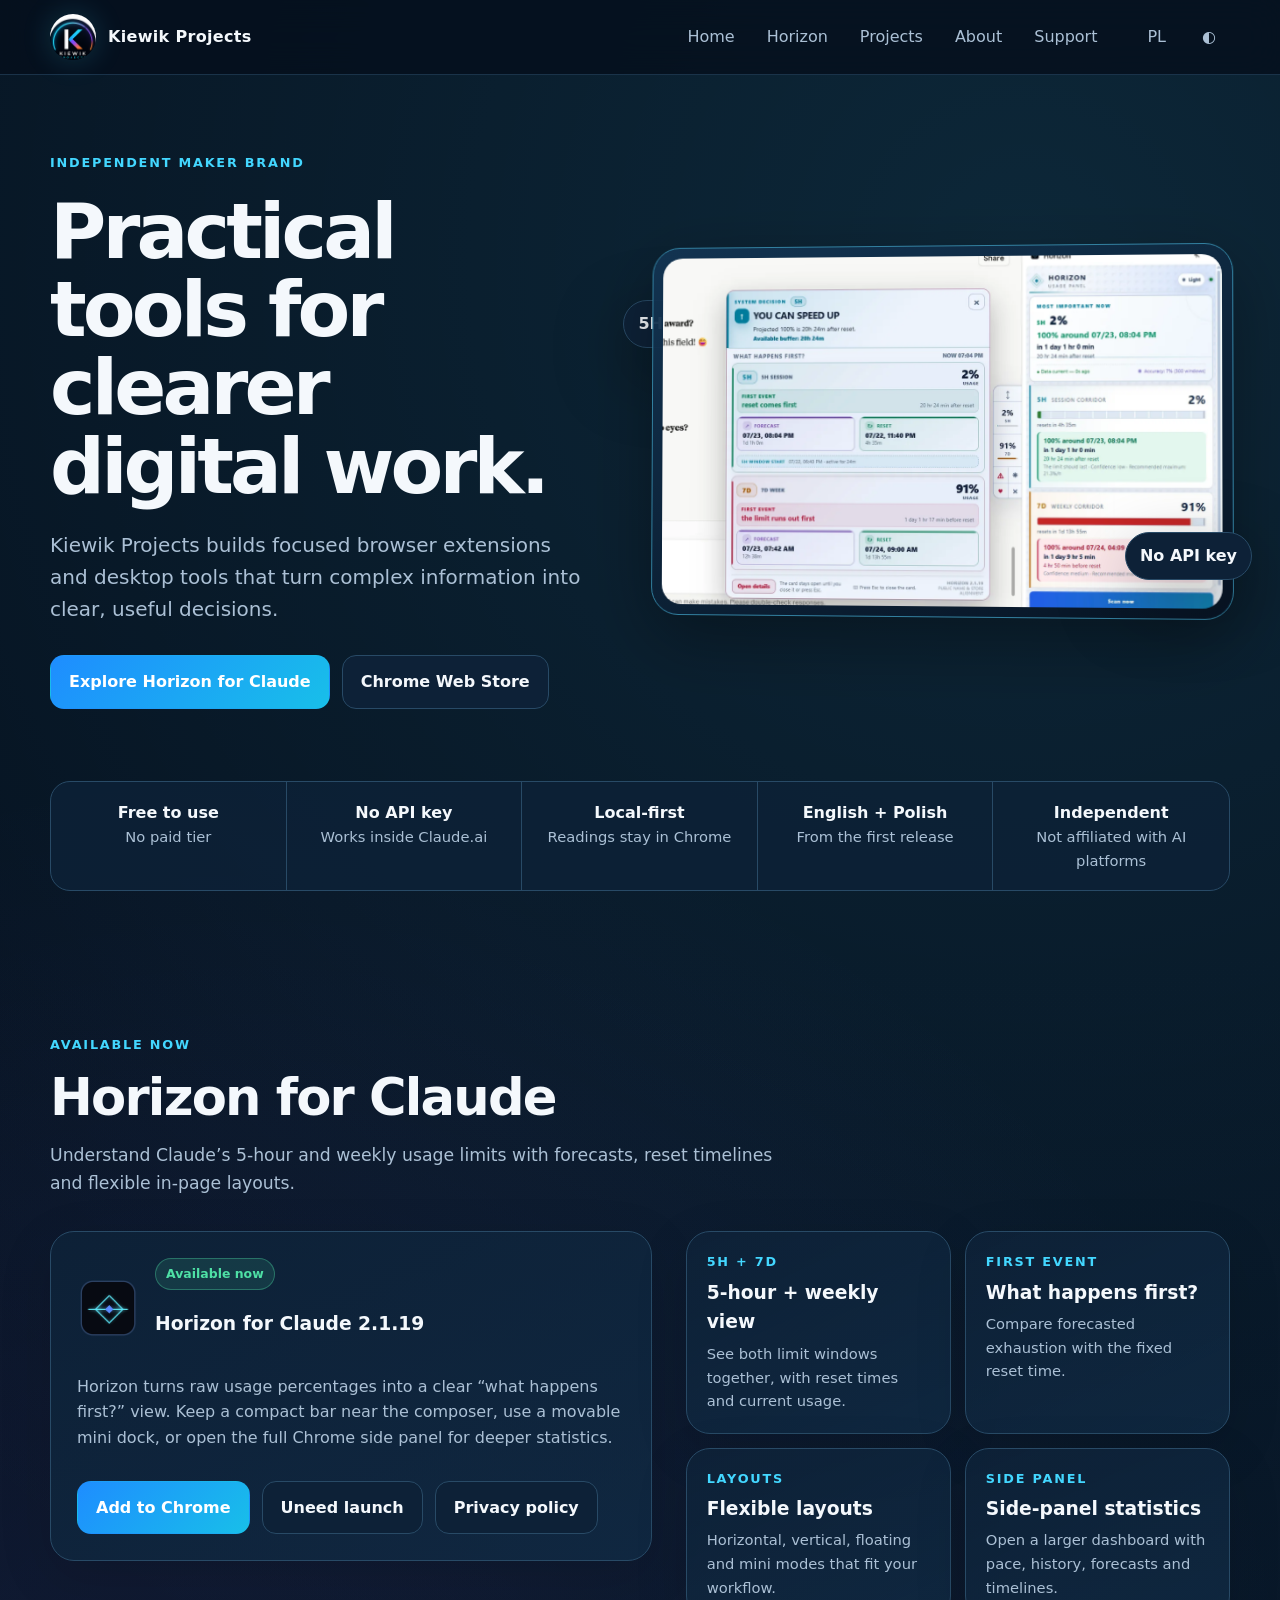
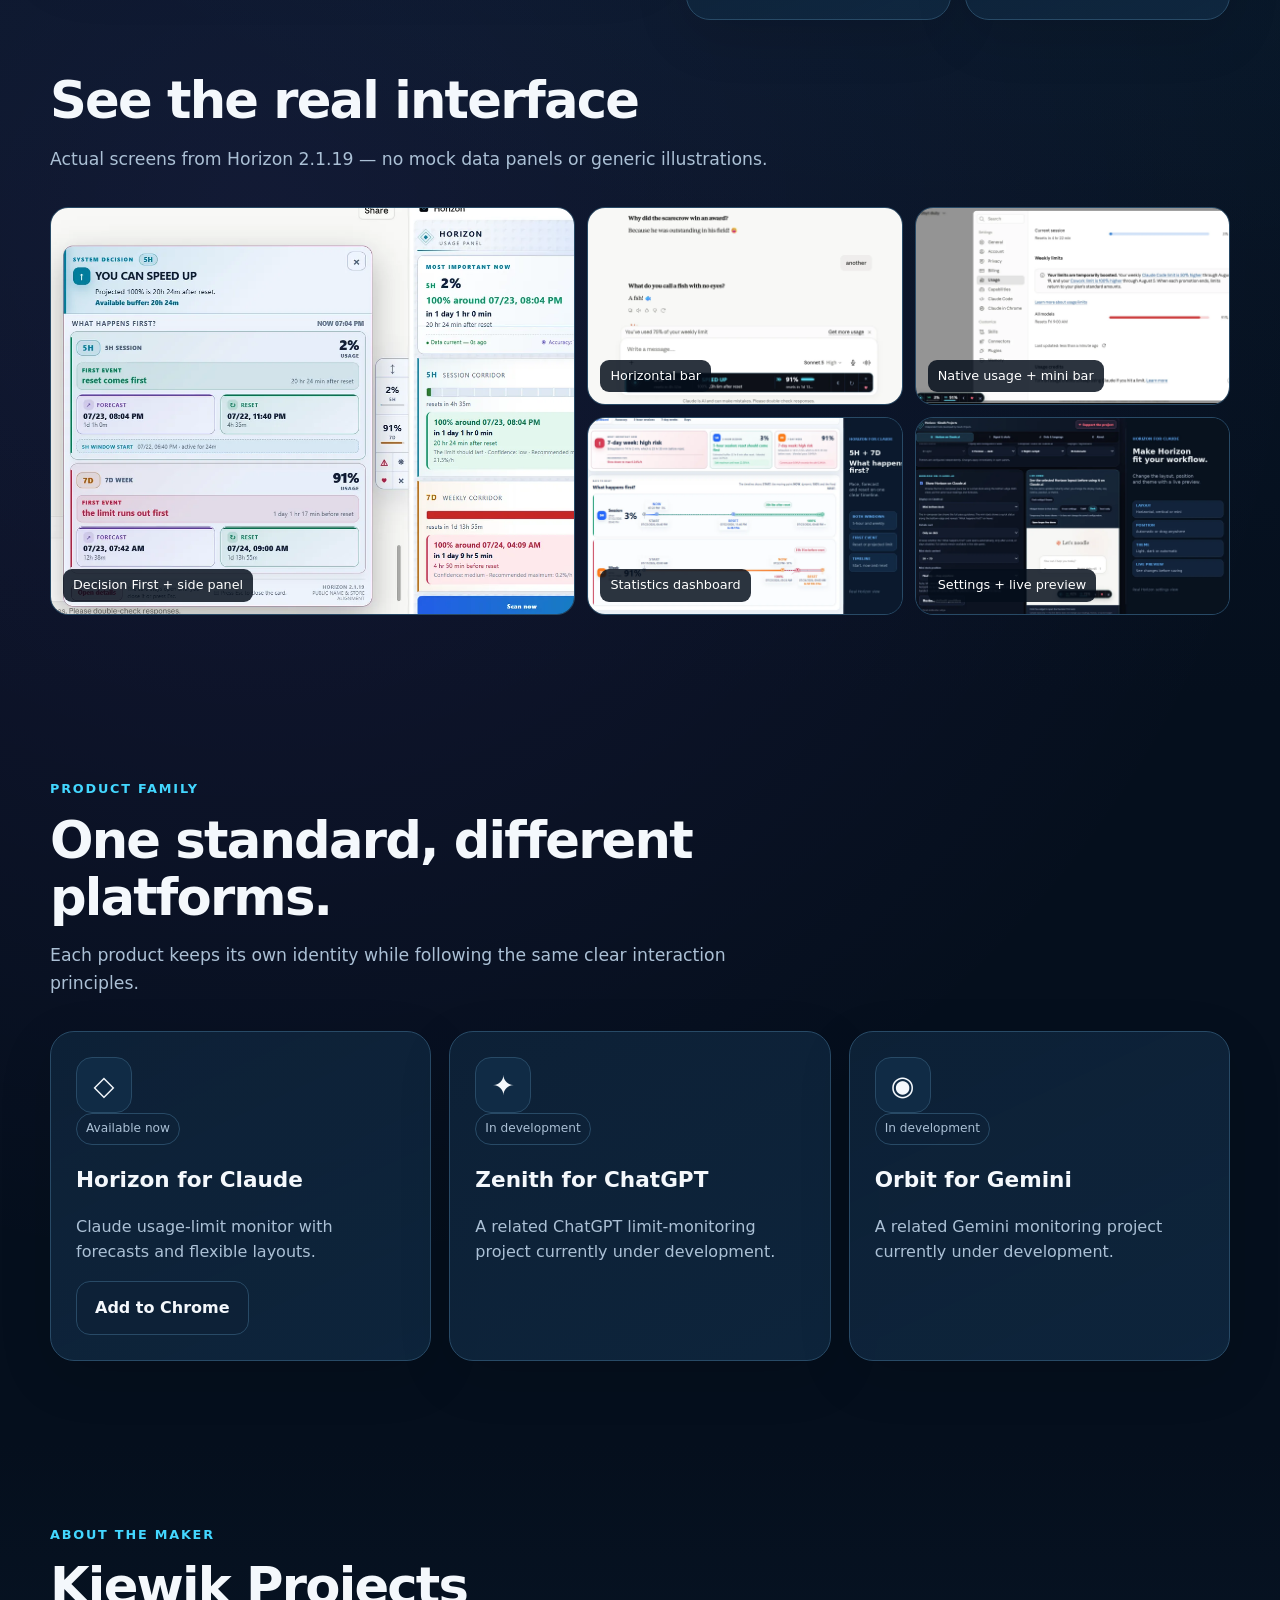
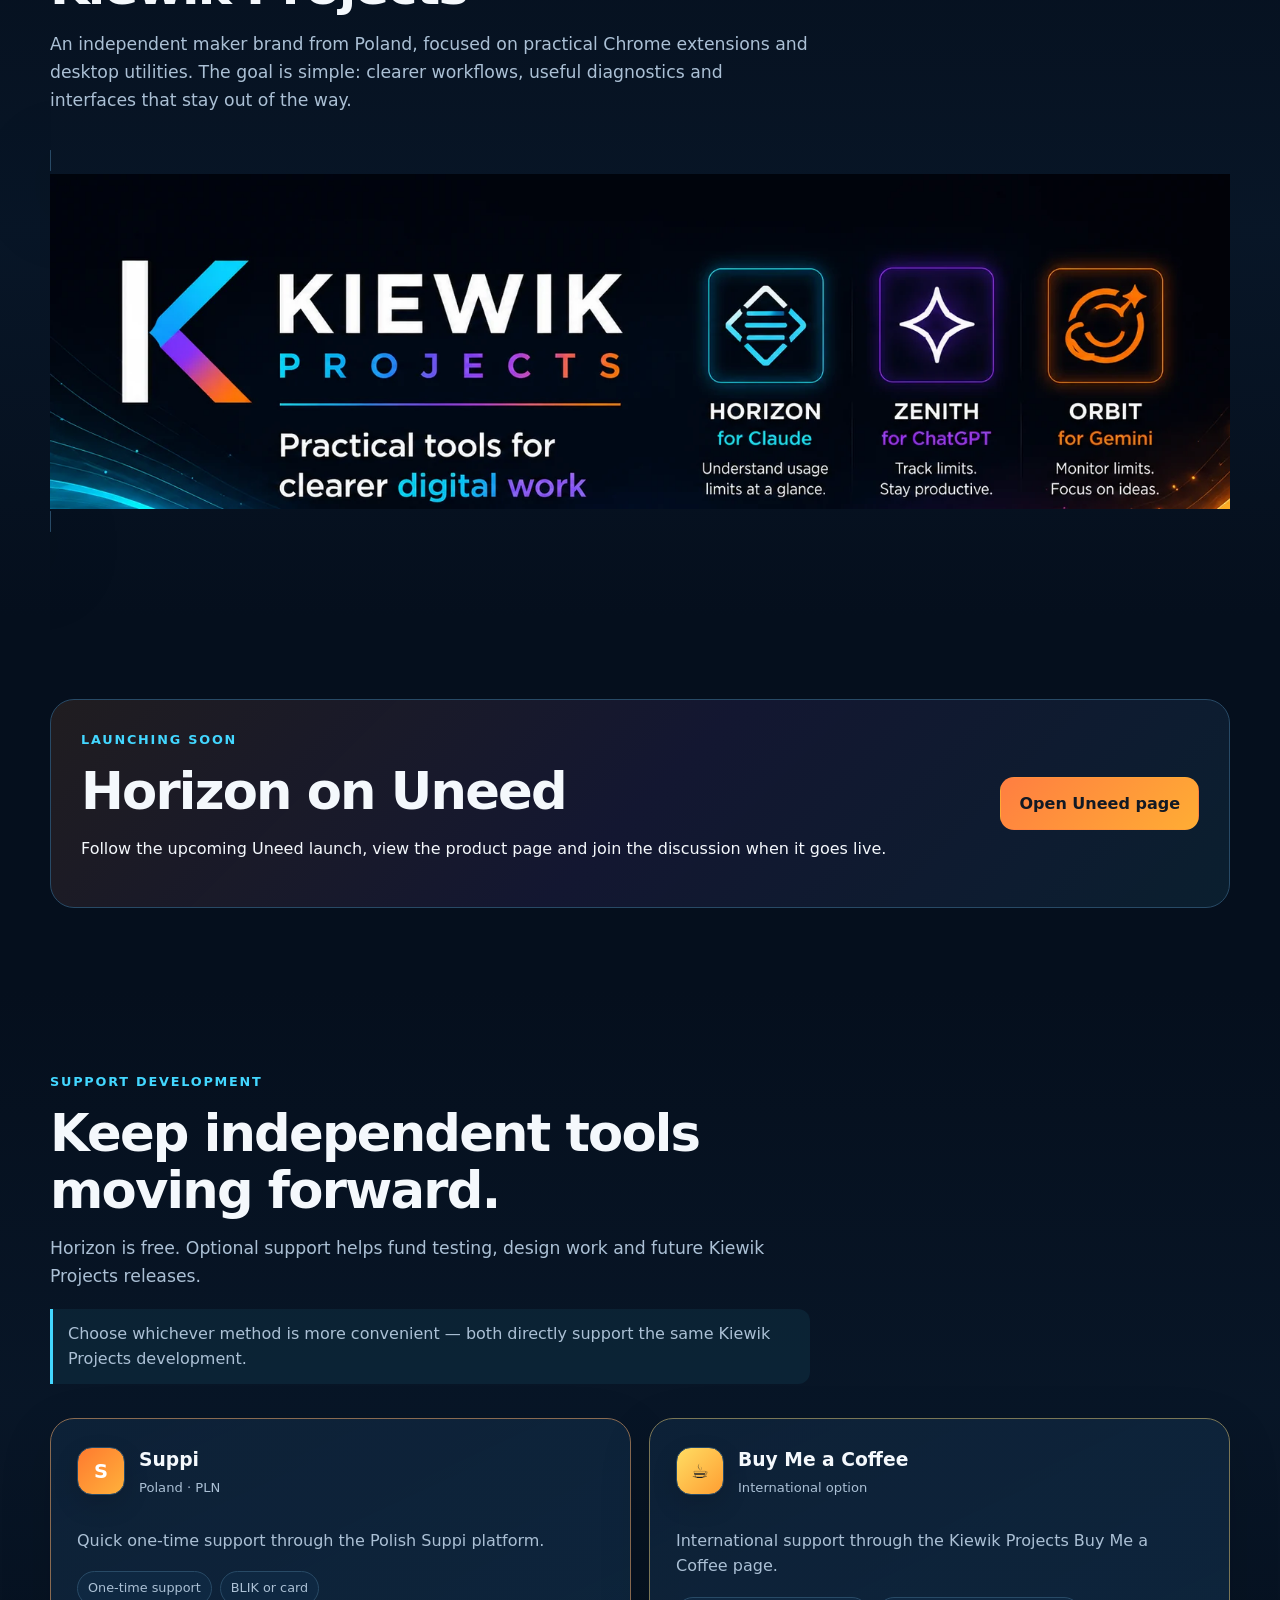
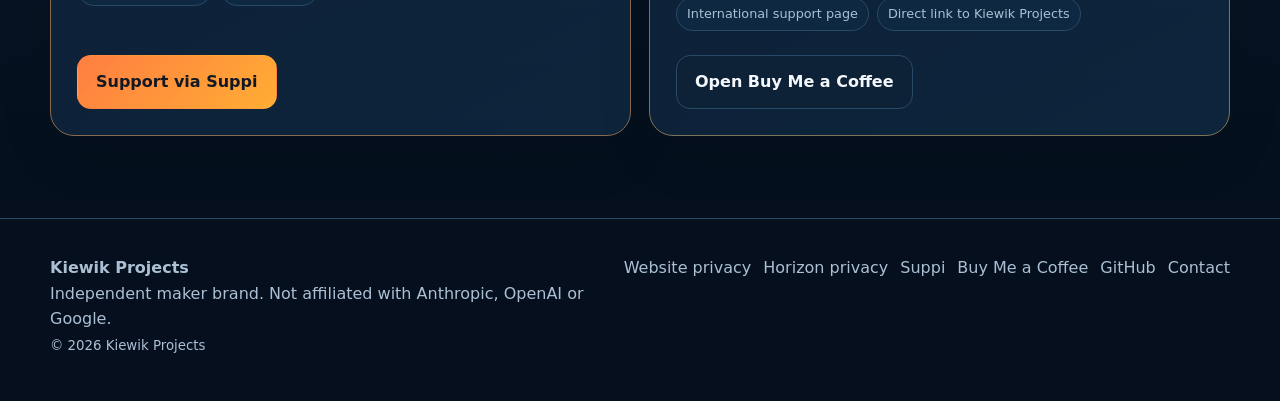
==== commit c2973f34: "Website 2.0.1 — show Suppi and Buy Me a Coffee" ====
--- a/index.html
+++ b/index.html
@@ -1 +1,43 @@
-<!doctype html><html lang="en"><head><meta charset="utf-8"><meta name="viewport" content="width=device-width,initial-scale=1"><meta name="theme-color" content="#071526"><link rel="icon" href="favicon.ico"><link rel="manifest" href="site.webmanifest"><link rel="stylesheet" href="assets/css/styles.css"><script defer src="assets/js/site-config.js"></script><script defer src="assets/js/main.js"></script><title>Kiewik Projects — Practical Chrome Extensions and Desktop Tools</title><meta name="description" content="Kiewik Projects builds practical Chrome extensions and desktop tools. Explore Horizon for Claude, a free monitor for 5-hour and weekly usage limits."><link rel="canonical" href="https://kiewik.github.io/kiewik-projects/"><meta property="og:type" content="website"><meta property="og:title" content="Kiewik Projects — Practical tools for clearer digital work"><meta property="og:description" content="Explore Horizon for Claude and the Kiewik Projects product family."><meta property="og:url" content="https://kiewik.github.io/kiewik-projects/"><meta property="og:image" content="https://kiewik.github.io/kiewik-projects/assets/img/brand/og-kiewik-projects-1200x630.jpg"><meta name="twitter:card" content="summary_large_image"><script type="application/ld+json">{"@context": "https://schema.org", "@type": "Organization", "name": "Kiewik Projects", "url": "https://kiewik.github.io/kiewik-projects/", "logo": "https://kiewik.github.io/kiewik-projects/assets/img/brand/kiewik-projects-avatar-512.png", "description": "Independent maker brand building practical Chrome extensions and desktop tools.", "email": "kiewikprojects@gmail.com", "sameAs": ["https://github.com/kiewik", "https://www.uneed.best/tool/horizon-for-claude", "https://buymeacoffee.com/kiewikprojects"]}</script><script type="application/ld+json">{"@context": "https://schema.org", "@type": "WebSite", "name": "Kiewik Projects", "url": "https://kiewik.github.io/kiewik-projects/"}</script></head><body><a class="skip-link" href="#main">Skip to content</a><header class="site-header"><div class="wrap nav"><a class="brand" href="index.html"><img src="assets/img/brand/kiewik-projects-avatar-192.png" alt="" width="46" height="46"><span>Kiewik Projects</span></a><nav class="nav-links" aria-label="Primary"><a href="index.html" data-i18n="nav_home">Home</a><a href="index.html#horizon" data-i18n="nav_horizon">Horizon</a><a href="index.html#projects" data-i18n="nav_projects">Projects</a><a href="index.html#about" data-i18n="nav_about">About</a><a href="index.html#support" data-i18n="nav_support">Support</a></nav><div class="nav-actions"><button class="icon-btn" type="button" data-lang-toggle aria-label="Przełącz język">PL</button><button class="icon-btn" type="button" data-theme-toggle aria-label="Use light theme">◐</button><button class="icon-btn menu-btn" type="button" data-menu aria-expanded="false" aria-label="Open menu">☰</button></div></div></header><main id="main"><section class="hero"><div class="wrap hero-grid"><div class="reveal"><div class="eyebrow" data-i18n="hero_eyebrow">Independent maker brand</div><h1 data-i18n="hero_title">Practical tools for clearer digital work.</h1><p class="hero-copy" data-i18n="hero_copy">Kiewik Projects builds focused browser extensions and desktop tools that turn complex information into clear, useful decisions.</p><div class="actions"><a class="btn btn-primary" href="#horizon" data-i18n="hero_primary">Explore Horizon for Claude</a><a class="btn" data-config-link="chromeWebStore" target="_blank" rel="noopener" data-i18n="hero_secondary">Chrome Web Store</a></div></div><div class="hero-media reveal"><div class="float-badge badge-a">5H + 7D</div><div class="hero-card"><picture><source srcset="assets/img/horizon/decision-side-panel-720.webp 720w, assets/img/horizon/decision-side-panel-1280.webp 1280w" type="image/webp"><img src="assets/img/horizon/decision-side-panel-1280.jpg" alt="Horizon for Claude Decision First card and side panel" width="1280" height="800" fetchpriority="high"></picture></div><div class="float-badge badge-b">No API key</div></div></div></section><section class="trust"><div class="wrap trust-list reveal"><div class="trust-item"><strong data-i18n="trust_free">Free to use</strong><span data-i18n="trust_free_sub">No paid tier</span></div><div class="trust-item"><strong data-i18n="trust_api">No API key</strong><span data-i18n="trust_api_sub">Works inside Claude.ai</span></div><div class="trust-item"><strong data-i18n="trust_local">Local-first</strong><span data-i18n="trust_local_sub">Readings stay in Chrome</span></div><div class="trust-item"><strong data-i18n="trust_lang">English + Polish</strong><span data-i18n="trust_lang_sub">From the first release</span></div><div class="trust-item"><strong data-i18n="trust_indie">Independent</strong><span data-i18n="trust_indie_sub">Not affiliated with AI platforms</span></div></div></section><section class="section section-alt" id="horizon"><div class="wrap"><div class="section-head reveal"><div class="eyebrow" data-i18n="horizon_eyebrow">Available now</div><h2 data-i18n="horizon_title">Horizon for Claude</h2><p class="section-lead" data-i18n="horizon_lead">Understand Claude’s 5-hour and weekly usage limits with forecasts, reset timelines and flexible in-page layouts.</p></div><div class="product-shell"><article class="product-card reveal"><div class="product-title"><img src="assets/img/horizon/horizon-icon-128.png" width="62" height="62" alt="Horizon for Claude icon"><div><span class="status" data-i18n="available">Available now</span><h3>Horizon for Claude 2.1.19</h3></div></div><p data-i18n="horizon_desc">Horizon turns raw usage percentages into a clear “what happens first?” view. Keep a compact bar near the composer, use a movable mini dock, or open the full Chrome side panel for deeper statistics.</p><div class="actions"><a class="btn btn-primary" data-config-link="chromeWebStore" target="_blank" rel="noopener" data-i18n="btn_install">Add to Chrome</a><a class="btn" data-config-link="uneed" target="_blank" rel="noopener" data-i18n="btn_uneed">Uneed launch</a><a class="btn" href="horizon-for-claude/privacy/" data-i18n="btn_privacy">Privacy policy</a></div></article><div class="feature-grid"><article class="feature-card reveal"><div class="eyebrow">5H + 7D</div><h3 data-i18n="f1_title">5-hour + weekly view</h3><p data-i18n="f1_text">See both limit windows together, with reset times and current usage.</p></article><article class="feature-card reveal"><div class="eyebrow">FIRST EVENT</div><h3 data-i18n="f2_title">What happens first?</h3><p data-i18n="f2_text">Compare forecasted exhaustion with the fixed reset time.</p></article><article class="feature-card reveal"><div class="eyebrow">LAYOUTS</div><h3 data-i18n="f3_title">Flexible layouts</h3><p data-i18n="f3_text">Horizontal, vertical, floating and mini modes that fit your workflow.</p></article><article class="feature-card reveal"><div class="eyebrow">SIDE PANEL</div><h3 data-i18n="f4_title">Side-panel statistics</h3><p data-i18n="f4_text">Open a larger dashboard with pace, history, forecasts and timelines.</p></article></div></div><div class="section-head reveal" style="margin-top:52px"><h2 data-i18n="gallery_title">See the real interface</h2><p class="section-lead" data-i18n="gallery_lead">Actual screens from Horizon 2.1.19 — no mock data panels or generic illustrations.</p></div><div class="gallery reveal"><button type="button" data-lightbox data-full="assets/img/horizon/decision-side-panel-1280.jpg"><picture><source srcset="assets/img/horizon/decision-side-panel-720.webp 720w, assets/img/horizon/decision-side-panel-1280.webp 1280w" type="image/webp"><img loading="lazy" src="assets/img/horizon/decision-side-panel-720.jpg" alt="Horizon Decision First and side panel" width="1280" height="800"></picture><span class="gallery-label" data-i18n="g1">Decision First + side panel</span></button><button type="button" data-lightbox data-full="assets/img/horizon/horizontal-bar-1280.jpg"><picture><source srcset="assets/img/horizon/horizontal-bar-720.webp 720w, assets/img/horizon/horizontal-bar-1280.webp 1280w" type="image/webp"><img loading="lazy" src="assets/img/horizon/horizontal-bar-720.jpg" alt="Horizon horizontal bar near the Claude message composer" width="1280" height="800"></picture><span class="gallery-label" data-i18n="g2">Horizontal bar</span></button><button type="button" data-lightbox data-full="assets/img/horizon/native-usage-mini-bar-1280.jpg"><picture><source srcset="assets/img/horizon/native-usage-mini-bar-720.webp 720w, assets/img/horizon/native-usage-mini-bar-1280.webp 1280w" type="image/webp"><img loading="lazy" src="assets/img/horizon/native-usage-mini-bar-720.jpg" alt="Claude native usage page with Horizon mini bar" width="1280" height="800"></picture><span class="gallery-label" data-i18n="g3">Native usage + mini bar</span></button><button type="button" data-lightbox data-full="assets/img/horizon/statistics-dashboard-1280.jpg"><picture><source srcset="assets/img/horizon/statistics-dashboard-720.webp 720w, assets/img/horizon/statistics-dashboard-1280.webp 1280w" type="image/webp"><img loading="lazy" src="assets/img/horizon/statistics-dashboard-720.jpg" alt="Horizon full statistics dashboard" width="1280" height="800"></picture><span class="gallery-label" data-i18n="g4">Statistics dashboard</span></button><button type="button" data-lightbox data-full="assets/img/horizon/settings-live-preview-1280.jpg"><picture><source srcset="assets/img/horizon/settings-live-preview-720.webp 720w, assets/img/horizon/settings-live-preview-1280.webp 1280w" type="image/webp"><img loading="lazy" src="assets/img/horizon/settings-live-preview-720.jpg" alt="Horizon settings with live preview" width="1280" height="800"></picture><span class="gallery-label" data-i18n="g5">Settings + live preview</span></button></div></div></section><section class="section" id="projects"><div class="wrap"><div class="section-head reveal"><div class="eyebrow" data-i18n="projects_eyebrow">Product family</div><h2 data-i18n="projects_title">One standard, different platforms.</h2><p class="section-lead" data-i18n="projects_lead">Each product keeps its own identity while following the same clear interaction principles.</p></div><div class="projects-grid"><article class="project-card reveal" style="--project-accent:rgba(67,215,255,.35)"><div class="project-icon">◇</div><span class="tag" data-i18n="available">Available now</span><h3>Horizon for Claude</h3><p data-i18n="p_horizon">Claude usage-limit monitor with forecasts and flexible layouts.</p><a class="btn" data-config-link="chromeWebStore" target="_blank" rel="noopener" data-i18n="btn_install">Add to Chrome</a></article><article class="project-card reveal" style="--project-accent:rgba(157,97,255,.35)"><div class="project-icon">✦</div><span class="tag" data-i18n="development">In development</span><h3>Zenith for ChatGPT</h3><p data-i18n="p_zenith">A related ChatGPT limit-monitoring project currently under development.</p></article><article class="project-card reveal" style="--project-accent:rgba(255,145,56,.35)"><div class="project-icon">◉</div><span class="tag" data-i18n="development">In development</span><h3>Orbit for Gemini</h3><p data-i18n="p_orbit">A related Gemini monitoring project currently under development.</p></article></div></div></section><section class="section section-alt" id="about"><div class="wrap"><div class="section-head reveal"><div class="eyebrow" data-i18n="about_eyebrow">About the maker</div><h2 data-i18n="about_title">Kiewik Projects</h2><p class="section-lead" data-i18n="about_text">An independent maker brand from Poland, focused on practical Chrome extensions and desktop utilities. The goal is simple: clearer workflows, useful diagnostics and interfaces that stay out of the way.</p></div><picture class="brand-banner reveal"><source srcset="assets/img/brand/kiewik-projects-banner-960.webp 960w, assets/img/brand/kiewik-projects-banner-1600.webp 1600w" type="image/webp"><img loading="lazy" src="assets/img/brand/kiewik-projects-banner-1600.jpg" alt="Kiewik Projects brand and product family banner" width="1600" height="455"></picture></div></section><section class="section"><div class="wrap launch-box reveal"><div><div class="eyebrow" data-i18n="launch_eyebrow">Launching soon</div><h2 data-i18n="launch_title">Horizon on Uneed</h2><p data-i18n="launch_text">Follow the upcoming Uneed launch, view the product page and join the discussion when it goes live.</p></div><a class="btn btn-warm" data-config-link="uneed" target="_blank" rel="noopener" data-i18n="launch_btn">Open Uneed page</a></div></section><section class="section section-alt" id="support"><div class="wrap"><div class="section-head reveal"><div class="eyebrow" data-i18n="support_eyebrow">Support development</div><h2 data-i18n="support_title">Keep independent tools moving forward.</h2><p class="section-lead" data-i18n="support_text">Horizon is free. Optional support helps fund testing, design work and future Kiewik Projects releases.</p></div><div class="support-grid"><article class="support-card reveal"><h3 data-i18n="support_global">International support</h3><p data-i18n="support_global_text">Support Kiewik Projects through Buy Me a Coffee.</p><a class="btn btn-warm" data-config-link="buyMeACoffee" target="_blank" rel="noopener" data-i18n="support_btn">Support Kiewik Projects</a></article><article class="support-card reveal" data-support-card="polishSupportUrl" hidden><h3 data-i18n="support_pl">Support from Poland</h3><p data-i18n="support_pl_text">A Polish support option can be enabled in the site configuration when the confirmed public link is available.</p><a class="btn" data-config-link="polishSupportUrl" data-hide-if-empty target="_blank" rel="noopener" data-i18n="support_btn">Support Kiewik Projects</a></article></div></div></section></main><footer class="footer"><div class="wrap footer-grid"><div><strong>Kiewik Projects</strong><div data-i18n="footer_note">Independent maker brand. Not affiliated with Anthropic, OpenAI or Google.</div><small>© 2026 Kiewik Projects</small></div><div class="footer-links"><a href="privacy/" data-i18n="footer_privacy">Website privacy</a><a href="horizon-for-claude/privacy/" data-i18n="footer_hprivacy">Horizon privacy</a><a data-config-link="github" target="_blank" rel="noopener">GitHub</a><a data-config-link="email" data-i18n="footer_contact">Contact</a></div></div></footer><dialog id="lightbox"><div class="lightbox-inner"><button class="lightbox-close" data-close aria-label="Close">×</button><img alt=""></div></dialog></body></html>+<!doctype html>
+<html lang="en"><head><meta charset="utf-8"/><meta content="width=device-width,initial-scale=1" name="viewport"/><meta content="#071526" name="theme-color"/><link href="favicon.ico" rel="icon"/><link href="site.webmanifest" rel="manifest"/><link href="assets/css/styles.css?v=2.0.1" rel="stylesheet"/><script defer="" src="assets/js/site-config.js?v=2.0.1"></script><script defer="" src="assets/js/main.js?v=2.0.1"></script><title>Kiewik Projects — Practical Chrome Extensions and Desktop Tools</title><meta content="Kiewik Projects builds practical Chrome extensions and desktop tools. Explore Horizon for Claude, a free monitor for 5-hour and weekly usage limits." name="description"/><link href="https://kiewik.github.io/kiewik-projects/" rel="canonical"/><meta content="website" property="og:type"/><meta content="Kiewik Projects — Practical tools for clearer digital work" property="og:title"/><meta content="Explore Horizon for Claude and the Kiewik Projects product family." property="og:description"/><meta content="https://kiewik.github.io/kiewik-projects/" property="og:url"/><meta content="https://kiewik.github.io/kiewik-projects/assets/img/brand/og-kiewik-projects-1200x630.jpg" property="og:image"/><meta content="summary_large_image" name="twitter:card"/><script type="application/ld+json">{"@context": "https://schema.org", "@type": "Organization", "name": "Kiewik Projects", "url": "https://kiewik.github.io/kiewik-projects/", "logo": "https://kiewik.github.io/kiewik-projects/assets/img/brand/kiewik-projects-avatar-512.png", "description": "Independent maker brand building practical Chrome extensions and desktop tools.", "email": "kiewikprojects@gmail.com", "sameAs": ["https://github.com/kiewik", "https://www.uneed.best/tool/horizon-for-claude", "https://buymeacoffee.com/kiewikprojects", "https://suppi.pl/kiewikprojects"]}</script><script type="application/ld+json">{"@context": "https://schema.org", "@type": "WebSite", "name": "Kiewik Projects", "url": "https://kiewik.github.io/kiewik-projects/"}</script></head><body><a class="skip-link" href="#main">Skip to content</a><header class="site-header"><div class="wrap nav"><a class="brand" href="index.html"><img alt="" height="46" src="assets/img/brand/kiewik-projects-avatar-192.png" width="46"/><span>Kiewik Projects</span></a><nav aria-label="Primary" class="nav-links"><a data-i18n="nav_home" href="index.html">Home</a><a data-i18n="nav_horizon" href="index.html#horizon">Horizon</a><a data-i18n="nav_projects" href="index.html#projects">Projects</a><a data-i18n="nav_about" href="index.html#about">About</a><a data-i18n="nav_support" href="index.html#support">Support</a></nav><div class="nav-actions"><button aria-label="Przełącz język" class="icon-btn" data-lang-toggle="" type="button">PL</button><button aria-label="Use light theme" class="icon-btn" data-theme-toggle="" type="button">◐</button><button aria-expanded="false" aria-label="Open menu" class="icon-btn menu-btn" data-menu="" type="button">☰</button></div></div></header><main id="main"><section class="hero"><div class="wrap hero-grid"><div class="reveal"><div class="eyebrow" data-i18n="hero_eyebrow">Independent maker brand</div><h1 data-i18n="hero_title">Practical tools for clearer digital work.</h1><p class="hero-copy" data-i18n="hero_copy">Kiewik Projects builds focused browser extensions and desktop tools that turn complex information into clear, useful decisions.</p><div class="actions"><a class="btn btn-primary" data-i18n="hero_primary" href="#horizon">Explore Horizon for Claude</a><a class="btn" data-config-link="chromeWebStore" data-i18n="hero_secondary" rel="noopener" target="_blank">Chrome Web Store</a></div></div><div class="hero-media reveal"><div class="float-badge badge-a">5H + 7D</div><div class="hero-card"><picture><source srcset="assets/img/horizon/decision-side-panel-720.webp 720w, assets/img/horizon/decision-side-panel-1280.webp 1280w" type="image/webp"/><img alt="Horizon for Claude Decision First card and side panel" fetchpriority="high" height="800" src="assets/img/horizon/decision-side-panel-1280.jpg" width="1280"/></picture></div><div class="float-badge badge-b">No API key</div></div></div></section><section class="trust"><div class="wrap trust-list reveal"><div class="trust-item"><strong data-i18n="trust_free">Free to use</strong><span data-i18n="trust_free_sub">No paid tier</span></div><div class="trust-item"><strong data-i18n="trust_api">No API key</strong><span data-i18n="trust_api_sub">Works inside Claude.ai</span></div><div class="trust-item"><strong data-i18n="trust_local">Local-first</strong><span data-i18n="trust_local_sub">Readings stay in Chrome</span></div><div class="trust-item"><strong data-i18n="trust_lang">English + Polish</strong><span data-i18n="trust_lang_sub">From the first release</span></div><div class="trust-item"><strong data-i18n="trust_indie">Independent</strong><span data-i18n="trust_indie_sub">Not affiliated with AI platforms</span></div></div></section><section class="section section-alt" id="horizon"><div class="wrap"><div class="section-head reveal"><div class="eyebrow" data-i18n="horizon_eyebrow">Available now</div><h2 data-i18n="horizon_title">Horizon for Claude</h2><p class="section-lead" data-i18n="horizon_lead">Understand Claude’s 5-hour and weekly usage limits with forecasts, reset timelines and flexible in-page layouts.</p></div><div class="product-shell"><article class="product-card reveal"><div class="product-title"><img alt="Horizon for Claude icon" height="62" src="assets/img/horizon/horizon-icon-128.png" width="62"/><div><span class="status" data-i18n="available">Available now</span><h3>Horizon for Claude 2.1.19</h3></div></div><p data-i18n="horizon_desc">Horizon turns raw usage percentages into a clear “what happens first?” view. Keep a compact bar near the composer, use a movable mini dock, or open the full Chrome side panel for deeper statistics.</p><div class="actions"><a class="btn btn-primary" data-config-link="chromeWebStore" data-i18n="btn_install" rel="noopener" target="_blank">Add to Chrome</a><a class="btn" data-config-link="uneed" data-i18n="btn_uneed" rel="noopener" target="_blank">Uneed launch</a><a class="btn" data-i18n="btn_privacy" href="horizon-for-claude/privacy/">Privacy policy</a></div></article><div class="feature-grid"><article class="feature-card reveal"><div class="eyebrow">5H + 7D</div><h3 data-i18n="f1_title">5-hour + weekly view</h3><p data-i18n="f1_text">See both limit windows together, with reset times and current usage.</p></article><article class="feature-card reveal"><div class="eyebrow">FIRST EVENT</div><h3 data-i18n="f2_title">What happens first?</h3><p data-i18n="f2_text">Compare forecasted exhaustion with the fixed reset time.</p></article><article class="feature-card reveal"><div class="eyebrow">LAYOUTS</div><h3 data-i18n="f3_title">Flexible layouts</h3><p data-i18n="f3_text">Horizontal, vertical, floating and mini modes that fit your workflow.</p></article><article class="feature-card reveal"><div class="eyebrow">SIDE PANEL</div><h3 data-i18n="f4_title">Side-panel statistics</h3><p data-i18n="f4_text">Open a larger dashboard with pace, history, forecasts and timelines.</p></article></div></div><div class="section-head reveal" style="margin-top:52px"><h2 data-i18n="gallery_title">See the real interface</h2><p class="section-lead" data-i18n="gallery_lead">Actual screens from Horizon 2.1.19 — no mock data panels or generic illustrations.</p></div><div class="gallery reveal"><button data-full="assets/img/horizon/decision-side-panel-1280.jpg" data-lightbox="" type="button"><picture><source srcset="assets/img/horizon/decision-side-panel-720.webp 720w, assets/img/horizon/decision-side-panel-1280.webp 1280w" type="image/webp"/><img alt="Horizon Decision First and side panel" height="800" loading="lazy" src="assets/img/horizon/decision-side-panel-720.jpg" width="1280"/></picture><span class="gallery-label" data-i18n="g1">Decision First + side panel</span></button><button data-full="assets/img/horizon/horizontal-bar-1280.jpg" data-lightbox="" type="button"><picture><source srcset="assets/img/horizon/horizontal-bar-720.webp 720w, assets/img/horizon/horizontal-bar-1280.webp 1280w" type="image/webp"/><img alt="Horizon horizontal bar near the Claude message composer" height="800" loading="lazy" src="assets/img/horizon/horizontal-bar-720.jpg" width="1280"/></picture><span class="gallery-label" data-i18n="g2">Horizontal bar</span></button><button data-full="assets/img/horizon/native-usage-mini-bar-1280.jpg" data-lightbox="" type="button"><picture><source srcset="assets/img/horizon/native-usage-mini-bar-720.webp 720w, assets/img/horizon/native-usage-mini-bar-1280.webp 1280w" type="image/webp"/><img alt="Claude native usage page with Horizon mini bar" height="800" loading="lazy" src="assets/img/horizon/native-usage-mini-bar-720.jpg" width="1280"/></picture><span class="gallery-label" data-i18n="g3">Native usage + mini bar</span></button><button data-full="assets/img/horizon/statistics-dashboard-1280.jpg" data-lightbox="" type="button"><picture><source srcset="assets/img/horizon/statistics-dashboard-720.webp 720w, assets/img/horizon/statistics-dashboard-1280.webp 1280w" type="image/webp"/><img alt="Horizon full statistics dashboard" height="800" loading="lazy" src="assets/img/horizon/statistics-dashboard-720.jpg" width="1280"/></picture><span class="gallery-label" data-i18n="g4">Statistics dashboard</span></button><button data-full="assets/img/horizon/settings-live-preview-1280.jpg" data-lightbox="" type="button"><picture><source srcset="assets/img/horizon/settings-live-preview-720.webp 720w, assets/img/horizon/settings-live-preview-1280.webp 1280w" type="image/webp"/><img alt="Horizon settings with live preview" height="800" loading="lazy" src="assets/img/horizon/settings-live-preview-720.jpg" width="1280"/></picture><span class="gallery-label" data-i18n="g5">Settings + live preview</span></button></div></div></section><section class="section" id="projects"><div class="wrap"><div class="section-head reveal"><div class="eyebrow" data-i18n="projects_eyebrow">Product family</div><h2 data-i18n="projects_title">One standard, different platforms.</h2><p class="section-lead" data-i18n="projects_lead">Each product keeps its own identity while following the same clear interaction principles.</p></div><div class="projects-grid"><article class="project-card reveal" style="--project-accent:rgba(67,215,255,.35)"><div class="project-icon">◇</div><span class="tag" data-i18n="available">Available now</span><h3>Horizon for Claude</h3><p data-i18n="p_horizon">Claude usage-limit monitor with forecasts and flexible layouts.</p><a class="btn" data-config-link="chromeWebStore" data-i18n="btn_install" rel="noopener" target="_blank">Add to Chrome</a></article><article class="project-card reveal" style="--project-accent:rgba(157,97,255,.35)"><div class="project-icon">✦</div><span class="tag" data-i18n="development">In development</span><h3>Zenith for ChatGPT</h3><p data-i18n="p_zenith">A related ChatGPT limit-monitoring project currently under development.</p></article><article class="project-card reveal" style="--project-accent:rgba(255,145,56,.35)"><div class="project-icon">◉</div><span class="tag" data-i18n="development">In development</span><h3>Orbit for Gemini</h3><p data-i18n="p_orbit">A related Gemini monitoring project currently under development.</p></article></div></div></section><section class="section section-alt" id="about"><div class="wrap"><div class="section-head reveal"><div class="eyebrow" data-i18n="about_eyebrow">About the maker</div><h2 data-i18n="about_title">Kiewik Projects</h2><p class="section-lead" data-i18n="about_text">An independent maker brand from Poland, focused on practical Chrome extensions and desktop utilities. The goal is simple: clearer workflows, useful diagnostics and interfaces that stay out of the way.</p></div><picture class="brand-banner reveal"><source srcset="assets/img/brand/kiewik-projects-banner-960.webp 960w, assets/img/brand/kiewik-projects-banner-1600.webp 1600w" type="image/webp"/><img alt="Kiewik Projects brand and product family banner" height="455" loading="lazy" src="assets/img/brand/kiewik-projects-banner-1600.jpg" width="1600"/></picture></div></section><section class="section"><div class="wrap launch-box reveal"><div><div class="eyebrow" data-i18n="launch_eyebrow">Launching soon</div><h2 data-i18n="launch_title">Horizon on Uneed</h2><p data-i18n="launch_text">Follow the upcoming Uneed launch, view the product page and join the discussion when it goes live.</p></div><a class="btn btn-warm" data-config-link="uneed" data-i18n="launch_btn" rel="noopener" target="_blank">Open Uneed page</a></div></section><section class="section section-alt" id="support">
+<div class="wrap">
+<div class="section-head reveal">
+<div class="eyebrow" data-i18n="support_eyebrow">Support development</div>
+<h2 data-i18n="support_title">Keep independent tools moving forward.</h2>
+<p class="section-lead" data-i18n="support_text">Horizon is free. Optional support helps fund testing, design work and future Kiewik Projects releases.</p>
+<p class="support-choice" data-i18n="support_choice">Choose whichever method is more convenient — both directly support the same Kiewik Projects development.</p>
+</div>
+<div class="support-grid support-grid-equal">
+<article class="support-card support-card-suppi reveal">
+<div class="support-platform">
+<span aria-hidden="true" class="support-mark support-mark-suppi">S</span>
+<div>
+<h3>Suppi</h3>
+<span class="support-meta" data-i18n="support_suppi_meta">Poland · PLN</span>
+</div>
+</div>
+<p data-i18n="support_suppi_text">Quick one-time support through the Polish Suppi platform.</p>
+<ul class="support-points">
+<li data-i18n="support_suppi_p1">One-time support</li>
+<li data-i18n="support_suppi_p2">BLIK or card</li>
+</ul>
+<a class="btn btn-warm" data-config-link="suppi" data-i18n="support_suppi_btn" rel="noopener" target="_blank">Support via Suppi</a>
+</article>
+<article class="support-card support-card-bmac reveal">
+<div class="support-platform">
+<span aria-hidden="true" class="support-mark support-mark-bmac">☕</span>
+<div>
+<h3>Buy Me a Coffee</h3>
+<span class="support-meta" data-i18n="support_bmac_meta">International option</span>
+</div>
+</div>
+<p data-i18n="support_bmac_text">International support through the Kiewik Projects Buy Me a Coffee page.</p>
+<ul class="support-points">
+<li data-i18n="support_bmac_p1">International support page</li>
+<li data-i18n="support_bmac_p2">Direct link to Kiewik Projects</li>
+</ul>
+<a class="btn" data-config-link="buyMeACoffee" data-i18n="support_bmac_btn" rel="noopener" target="_blank">Open Buy Me a Coffee</a>
+</article>
+</div>
+</div>
+</section></main><footer class="footer"><div class="wrap footer-grid"><div><strong>Kiewik Projects</strong><div data-i18n="footer_note">Independent maker brand. Not affiliated with Anthropic, OpenAI or Google.</div><small>© 2026 Kiewik Projects</small></div><div class="footer-links"><a data-i18n="footer_privacy" href="privacy/">Website privacy</a><a data-i18n="footer_hprivacy" href="horizon-for-claude/privacy/">Horizon privacy</a><a data-config-link="suppi" rel="noopener" target="_blank">Suppi</a><a data-config-link="buyMeACoffee" rel="noopener" target="_blank">Buy Me a Coffee</a><a data-config-link="github" rel="noopener" target="_blank">GitHub</a><a data-config-link="email" data-i18n="footer_contact">Contact</a></div></div></footer><dialog id="lightbox"><div class="lightbox-inner"><button aria-label="Close" class="lightbox-close" data-close="">×</button><img alt=""/></div></dialog></body></html>
--- a/assets/css/styles.css
+++ b/assets/css/styles.css
@@ -0,0 +1,19 @@
+/* Kiewik Projects Website 2.0 */
+:root{
+  color-scheme:dark;
+  --bg:#050f1d;--bg-2:#081a2b;--surface:#0d2137;--surface-2:#102b45;
+  --text:#f4f8fc;--muted:#abc0d5;--line:#284a66;--cyan:#43d7ff;--blue:#5d8cff;
+  --violet:#9d61ff;--orange:#ff9138;--green:#4ee0a5;--danger:#ff647c;
+  --shadow:0 24px 72px rgba(0,0,0,.35);--radius:24px;--max:1180px;
+}
+:root[data-theme="light"]{color-scheme:light;--bg:#f7fbff;--bg-2:#eef6fc;--surface:#fff;--surface-2:#edf7ff;--text:#10243a;--muted:#536b82;--line:#c8ddeb;--shadow:0 24px 72px rgba(28,65,94,.14)}
+*{box-sizing:border-box}html{scroll-behavior:smooth}body{margin:0;background:radial-gradient(circle at 80% 5%,rgba(67,215,255,.12),transparent 32%),radial-gradient(circle at 20% 35%,rgba(157,97,255,.1),transparent 30%),var(--bg);color:var(--text);font:16px/1.6 Inter,ui-sans-serif,system-ui,-apple-system,BlinkMacSystemFont,"Segoe UI",sans-serif;overflow-x:hidden}
+a{color:inherit;text-decoration:none}img{max-width:100%;height:auto;display:block}button{font:inherit}.skip-link{position:absolute;left:-999px;top:0}.skip-link:focus{left:16px;top:16px;background:var(--surface);padding:10px 14px;z-index:999;border-radius:10px}.wrap{width:min(calc(100% - 36px),var(--max));margin-inline:auto}.site-header{position:sticky;top:0;z-index:50;background:color-mix(in srgb,var(--bg) 82%,transparent);backdrop-filter:blur(18px);border-bottom:1px solid color-mix(in srgb,var(--line) 60%,transparent)}.nav{min-height:74px;display:flex;align-items:center;gap:22px}.brand{display:flex;align-items:center;gap:12px;font-weight:800;letter-spacing:.02em}.brand img{width:46px;height:46px;border-radius:50%;box-shadow:0 0 30px rgba(67,215,255,.18)}.brand span{white-space:nowrap}.nav-links{margin-left:auto;display:flex;align-items:center;gap:4px}.nav-links a,.icon-btn{padding:10px 13px;border-radius:12px;color:var(--muted);border:1px solid transparent;background:transparent;cursor:pointer}.nav-links a:hover,.nav-links a:focus-visible,.icon-btn:hover,.icon-btn:focus-visible{color:var(--text);background:var(--surface);border-color:var(--line)}.nav-actions{display:flex;gap:8px}.menu-btn{display:none}.hero{padding:78px 0 58px}.hero-grid{display:grid;grid-template-columns:1fr 1.08fr;gap:58px;align-items:center}.eyebrow{color:var(--cyan);font-weight:800;letter-spacing:.14em;text-transform:uppercase;font-size:.8rem}.hero h1{font-size:clamp(2.7rem,6vw,5.2rem);line-height:1.02;margin:.25em 0 .3em;letter-spacing:-.05em}.gradient-text{background:linear-gradient(90deg,var(--cyan),var(--violet),var(--orange));-webkit-background-clip:text;background-clip:text;color:transparent}.hero-copy{font-size:clamp(1.05rem,2vw,1.25rem);color:var(--muted);max-width:650px}.actions{display:flex;flex-wrap:wrap;gap:12px;margin-top:30px}.btn{display:inline-flex;align-items:center;justify-content:center;gap:9px;border:1px solid var(--line);padding:13px 18px;border-radius:14px;font-weight:760;transition:.2s ease;background:var(--surface);color:var(--text)}.btn:hover{transform:translateY(-2px);border-color:var(--cyan);box-shadow:0 12px 30px rgba(0,0,0,.18)}.btn-primary{background:linear-gradient(135deg,#1e8dff,#18bfe9);border-color:transparent;color:#fff}.btn-warm{background:linear-gradient(135deg,#ff7e41,#ffad34);border-color:transparent;color:#121924}.hero-media{position:relative}.hero-card{border:1px solid color-mix(in srgb,var(--cyan) 38%,var(--line));padding:10px;border-radius:28px;background:linear-gradient(160deg,rgba(18,52,82,.95),rgba(7,20,36,.94));box-shadow:var(--shadow);transform:perspective(1400px) rotateY(-4deg) rotateX(1deg)}.hero-card img{border-radius:20px}.float-badge{position:absolute;padding:10px 14px;border-radius:999px;background:var(--surface);border:1px solid var(--line);box-shadow:var(--shadow);font-weight:760}.badge-a{left:-24px;top:15%}.badge-b{right:-22px;bottom:10%}.trust{padding:14px 0 62px}.trust-list{display:grid;grid-template-columns:repeat(5,1fr);border:1px solid var(--line);border-radius:20px;background:color-mix(in srgb,var(--surface) 82%,transparent);overflow:hidden}.trust-item{padding:18px;text-align:center;font-size:.92rem;color:var(--muted);border-right:1px solid var(--line)}.trust-item:last-child{border-right:0}.trust-item strong{display:block;color:var(--text);font-size:1rem}.section{padding:82px 0}.section-alt{background:linear-gradient(180deg,transparent,color-mix(in srgb,var(--surface) 38%,transparent),transparent)}.section-head{max-width:760px;margin-bottom:34px}.section h2{font-size:clamp(2rem,4vw,3.3rem);letter-spacing:-.035em;line-height:1.1;margin:.25em 0}.section-lead{color:var(--muted);font-size:1.08rem}.product-shell{display:grid;grid-template-columns:1.05fr .95fr;gap:34px;align-items:start}.product-card,.feature-card,.project-card,.support-card,.privacy-card{border:1px solid var(--line);background:linear-gradient(155deg,color-mix(in srgb,var(--surface) 96%,transparent),color-mix(in srgb,var(--surface-2) 76%,transparent));border-radius:var(--radius);box-shadow:0 16px 54px rgba(0,0,0,.12)}.product-card{padding:26px}.product-title{display:flex;align-items:center;gap:16px}.product-title img{width:62px;height:62px;border-radius:16px}.status{display:inline-flex;align-items:center;gap:7px;padding:5px 10px;border-radius:999px;background:rgba(78,224,165,.12);color:var(--green);border:1px solid rgba(78,224,165,.35);font-size:.78rem;font-weight:800}.product-card p{color:var(--muted)}.feature-grid{display:grid;grid-template-columns:repeat(2,1fr);gap:14px}.feature-card{padding:20px}.feature-card h3{margin:.25em 0}.feature-card p{font-size:.92rem;margin:0;color:var(--muted)}.gallery{display:grid;grid-template-columns:1.25fr .75fr .75fr;grid-template-rows:repeat(2,1fr);gap:12px;margin-top:34px}.gallery button{border:1px solid var(--line);padding:0;background:var(--surface);border-radius:18px;overflow:hidden;cursor:zoom-in;position:relative}.gallery button:first-child{grid-row:span 2}.gallery img{width:100%;height:100%;object-fit:cover}.gallery button:hover img{transform:scale(1.025)}.gallery img{transition:.25s ease}.gallery-label{position:absolute;left:12px;bottom:12px;background:rgba(4,14,27,.84);color:#fff;padding:6px 10px;border-radius:9px;font-size:.8rem}.projects-grid{display:grid;grid-template-columns:repeat(3,1fr);gap:18px}.project-card{padding:25px;position:relative;overflow:hidden}.project-card:before{content:"";position:absolute;inset:-60% -50% auto;height:160px;background:radial-gradient(circle,var(--project-accent,rgba(67,215,255,.25)),transparent 68%)}.project-icon{width:56px;height:56px;border-radius:16px;display:grid;place-items:center;border:1px solid var(--line);background:var(--surface-2);font-size:1.7rem;position:relative}.project-card h3{font-size:1.35rem;margin:.85em 0 .2em}.project-card p{color:var(--muted)}.tag{display:inline-flex;padding:5px 9px;border:1px solid var(--line);border-radius:999px;color:var(--muted);font-size:.76rem}.brand-banner{border-radius:26px;border:1px solid var(--line);overflow:hidden;box-shadow:var(--shadow)}.support-grid{display:grid;grid-template-columns:1fr 1fr;gap:18px}.support-card{padding:26px}.support-card h3{margin-top:0}.support-card p{color:var(--muted)}.launch-box{display:grid;grid-template-columns:1fr auto;gap:30px;align-items:center;padding:30px;border:1px solid var(--line);border-radius:24px;background:linear-gradient(135deg,rgba(255,145,56,.11),rgba(157,97,255,.09),rgba(67,215,255,.08))}.footer{padding:36px 0 44px;border-top:1px solid var(--line);color:var(--muted)}.footer-grid{display:grid;grid-template-columns:1fr auto;gap:30px}.footer-links{display:flex;flex-wrap:wrap;gap:12px}.footer a:hover{color:var(--text)}.product-hero{padding:58px 0 32px}.product-hero-grid{display:grid;grid-template-columns:.8fr 1.2fr;gap:40px;align-items:center}.detail-list{display:grid;grid-template-columns:repeat(2,1fr);gap:14px;padding:0;list-style:none}.detail-list li{padding:14px;border:1px solid var(--line);border-radius:14px;background:var(--surface)}.privacy-main{padding:58px 0 88px}.privacy-card{padding:clamp(24px,5vw,54px);max-width:920px;margin:auto}.privacy-card h1{font-size:clamp(2.2rem,5vw,4rem);line-height:1.05}.privacy-card h2{margin-top:2em}.privacy-card p,.privacy-card li{color:var(--muted)}.notice{padding:15px 18px;border-radius:14px;border-left:4px solid var(--cyan);background:rgba(67,215,255,.08)}dialog{border:0;padding:0;background:transparent;max-width:min(95vw,1280px);width:100%}dialog::backdrop{background:rgba(1,7,14,.88);backdrop-filter:blur(10px)}.lightbox-inner{position:relative;background:var(--surface);border:1px solid var(--line);padding:12px;border-radius:22px;box-shadow:var(--shadow)}.lightbox-inner img{border-radius:14px;width:100%}.lightbox-close{position:absolute;right:22px;top:22px;width:42px;height:42px;border-radius:50%;border:1px solid var(--line);background:rgba(5,15,29,.82);color:#fff;cursor:pointer}.reveal{opacity:1;transform:none}.reveal.visible{opacity:1;transform:none}
+@media(max-width:900px){.nav-links{display:none;position:absolute;top:74px;left:18px;right:18px;flex-direction:column;background:var(--surface);border:1px solid var(--line);border-radius:18px;padding:10px;box-shadow:var(--shadow)}.nav-links.open{display:flex}.nav-links a{width:100%}.menu-btn{display:inline-flex}.hero-grid,.product-shell,.product-hero-grid{grid-template-columns:1fr}.hero{padding-top:50px}.hero-media{max-width:720px}.trust-list{grid-template-columns:repeat(2,1fr)}.trust-item{border-bottom:1px solid var(--line)}.gallery{grid-template-columns:1fr 1fr;grid-template-rows:auto}.gallery button:first-child{grid-row:auto;grid-column:span 2}.projects-grid{grid-template-columns:1fr}.support-grid{grid-template-columns:1fr}.launch-box{grid-template-columns:1fr}.footer-grid{grid-template-columns:1fr}.badge-a{left:8px}.badge-b{right:8px}}
+@media(max-width:600px){.wrap{width:min(calc(100% - 24px),var(--max))}.nav{gap:10px}.brand span{display:none}.hero-card{transform:none}.float-badge{font-size:.78rem}.trust-list{grid-template-columns:1fr}.trust-item{border-right:0}.feature-grid,.detail-list{grid-template-columns:1fr}.gallery{grid-template-columns:1fr}.gallery button:first-child{grid-column:auto}.actions .btn{width:100%}.section{padding:62px 0}.product-card{padding:20px}}
+@media(prefers-reduced-motion:reduce){html{scroll-behavior:auto}*,*:before,*:after{animation:none!important;transition:none!important}.reveal{opacity:1;transform:none}}
+
+
+/* Website 2.0.1 — bilingual, always-visible support methods */
+.support-choice{max-width:760px;margin:18px 0 0;padding:12px 15px;border-left:3px solid var(--cyan);border-radius:0 12px 12px 0;background:rgba(67,215,255,.07);color:var(--muted)}
+.support-grid-equal{align-items:stretch}.support-card{display:flex;flex-direction:column}.support-card .btn{margin-top:auto;align-self:flex-start}.support-platform{display:flex;align-items:center;gap:14px;margin-bottom:14px}.support-platform h3{margin:0}.support-meta{display:block;color:var(--muted);font-size:.82rem;margin-top:2px}.support-mark{width:48px;height:48px;flex:0 0 48px;border-radius:15px;display:grid;place-items:center;font-weight:900;font-size:1.22rem;border:1px solid var(--line);box-shadow:0 10px 26px rgba(0,0,0,.14)}.support-mark-suppi{color:#fff;background:linear-gradient(135deg,#ff7a2f,#ffb13b)}.support-mark-bmac{color:#101927;background:linear-gradient(135deg,#ffdd63,#ff9e32)}.support-points{display:flex;flex-wrap:wrap;gap:8px;list-style:none;padding:0;margin:2px 0 24px}.support-points li{padding:6px 10px;border:1px solid var(--line);border-radius:999px;color:var(--muted);font-size:.8rem;background:color-mix(in srgb,var(--surface-2) 74%,transparent)}.support-card-suppi{border-color:color-mix(in srgb,var(--orange) 45%,var(--line))}.support-card-bmac{border-color:color-mix(in srgb,#ffbf3d 38%,var(--line))}
